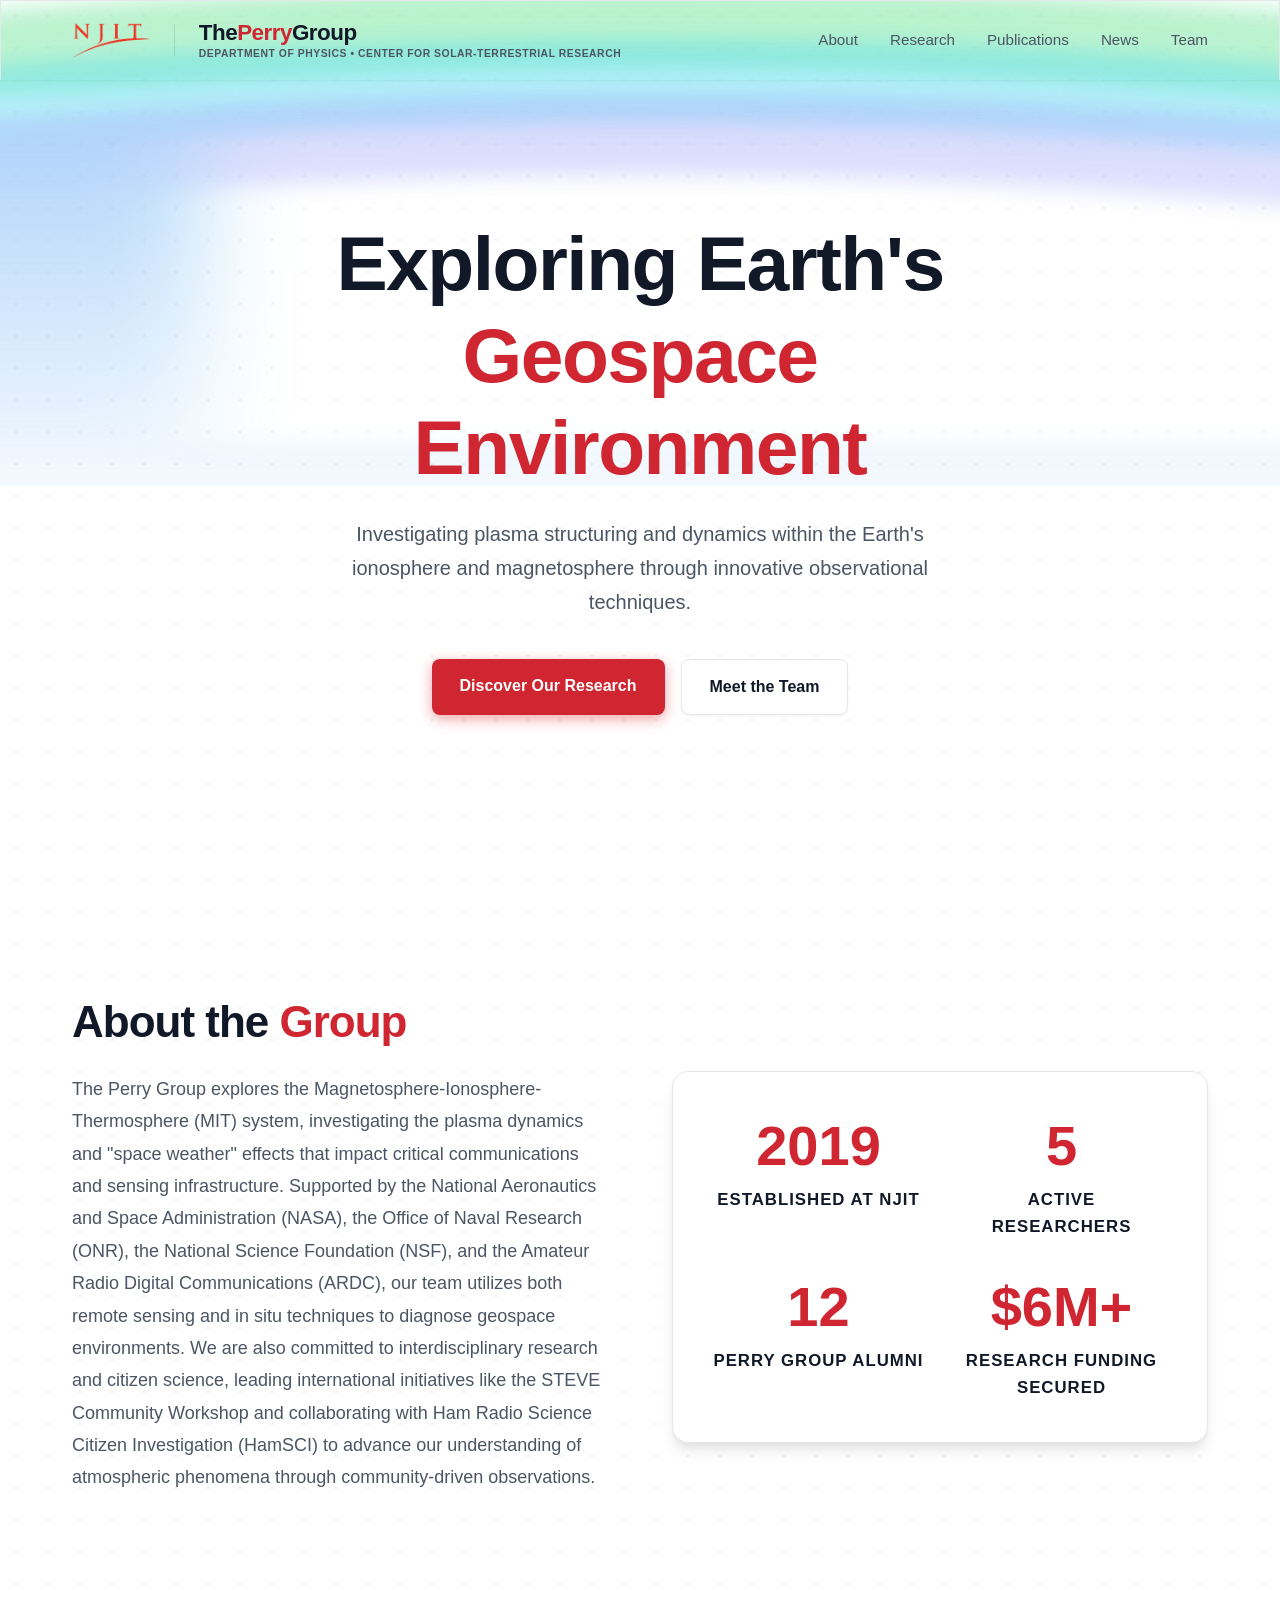
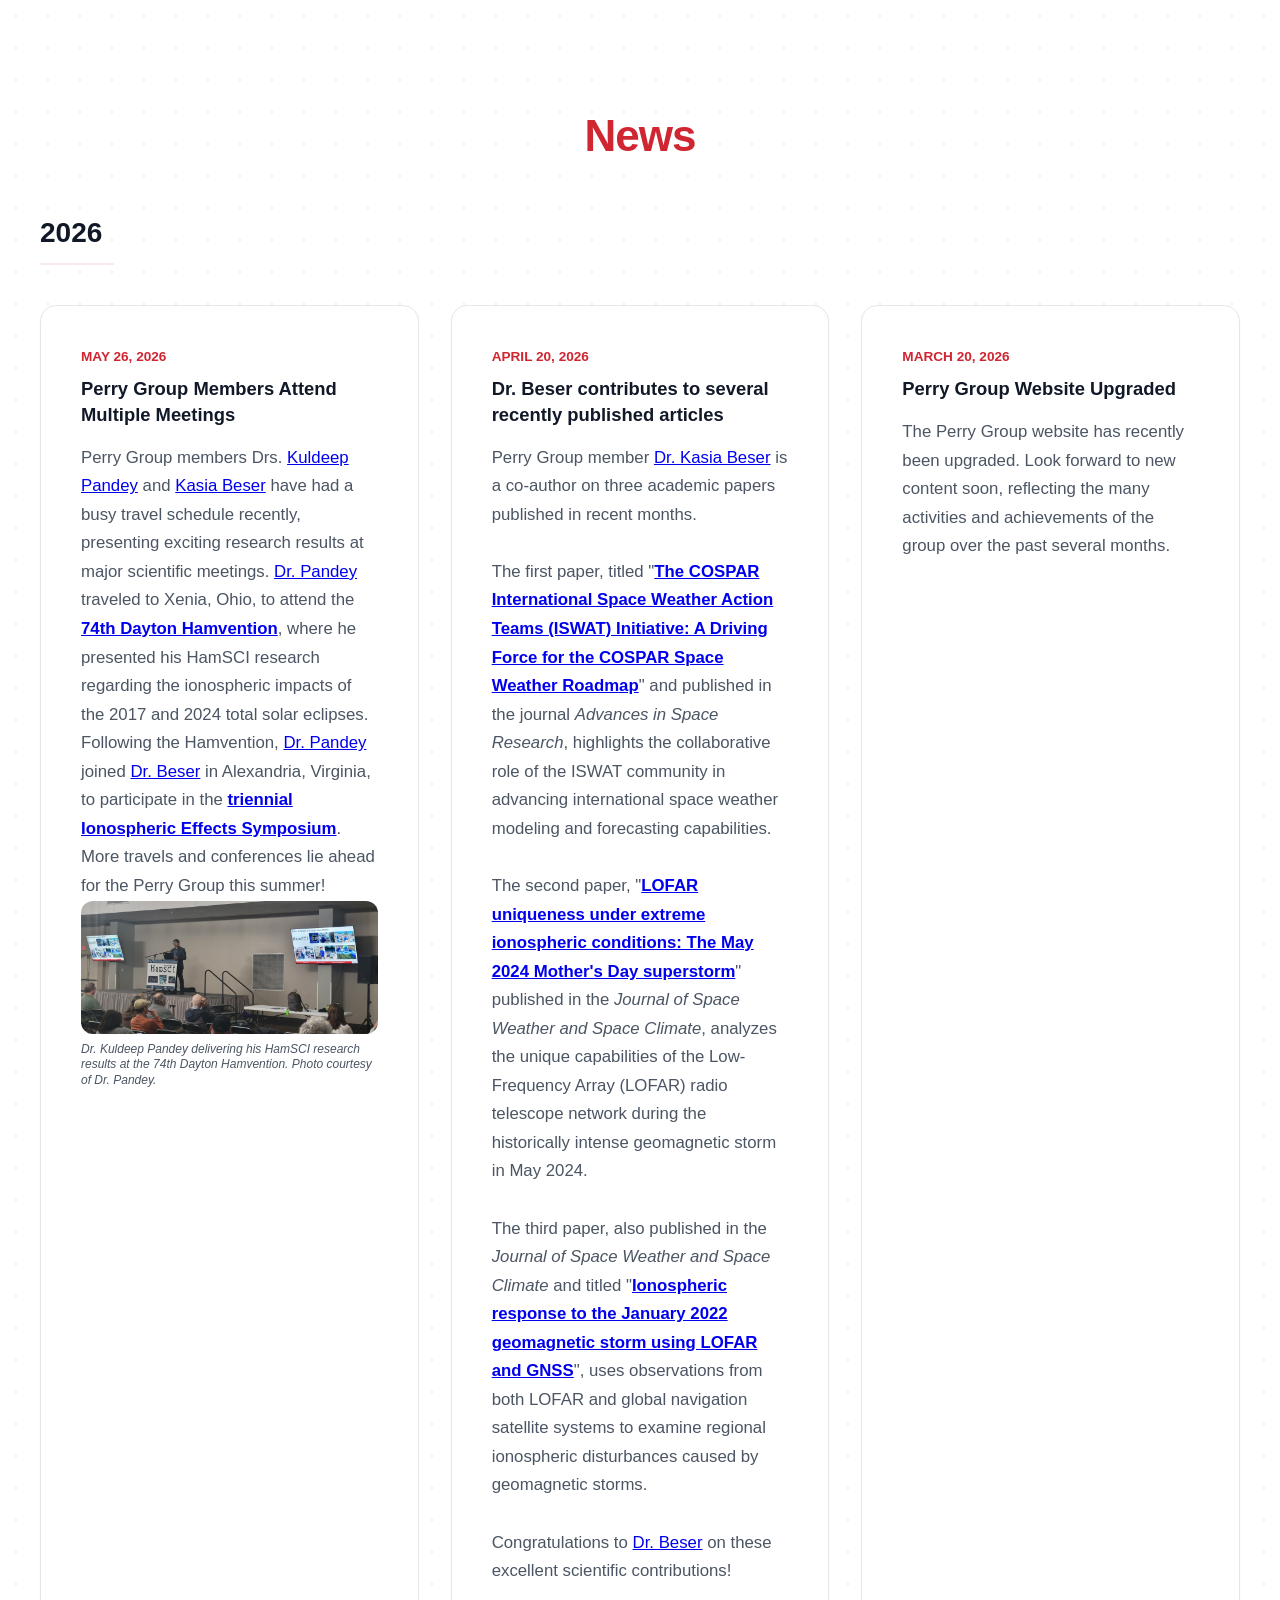
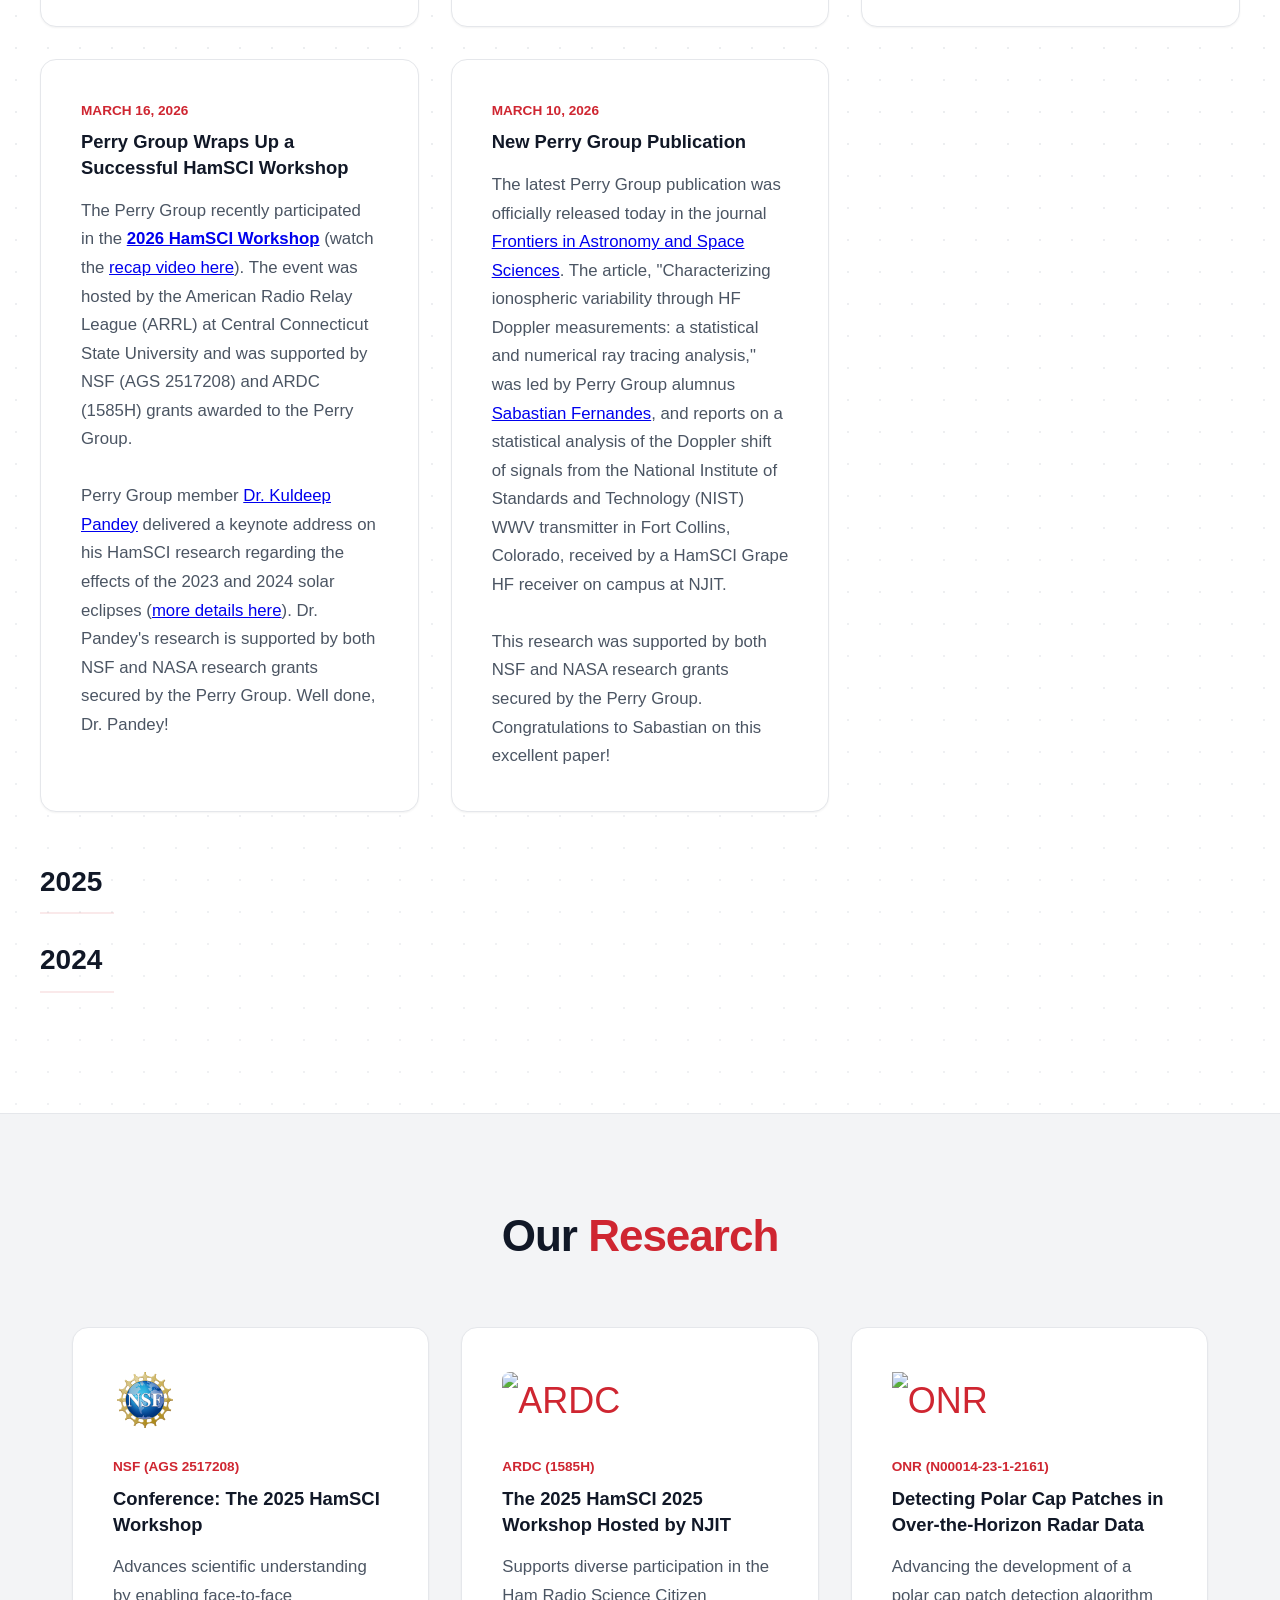
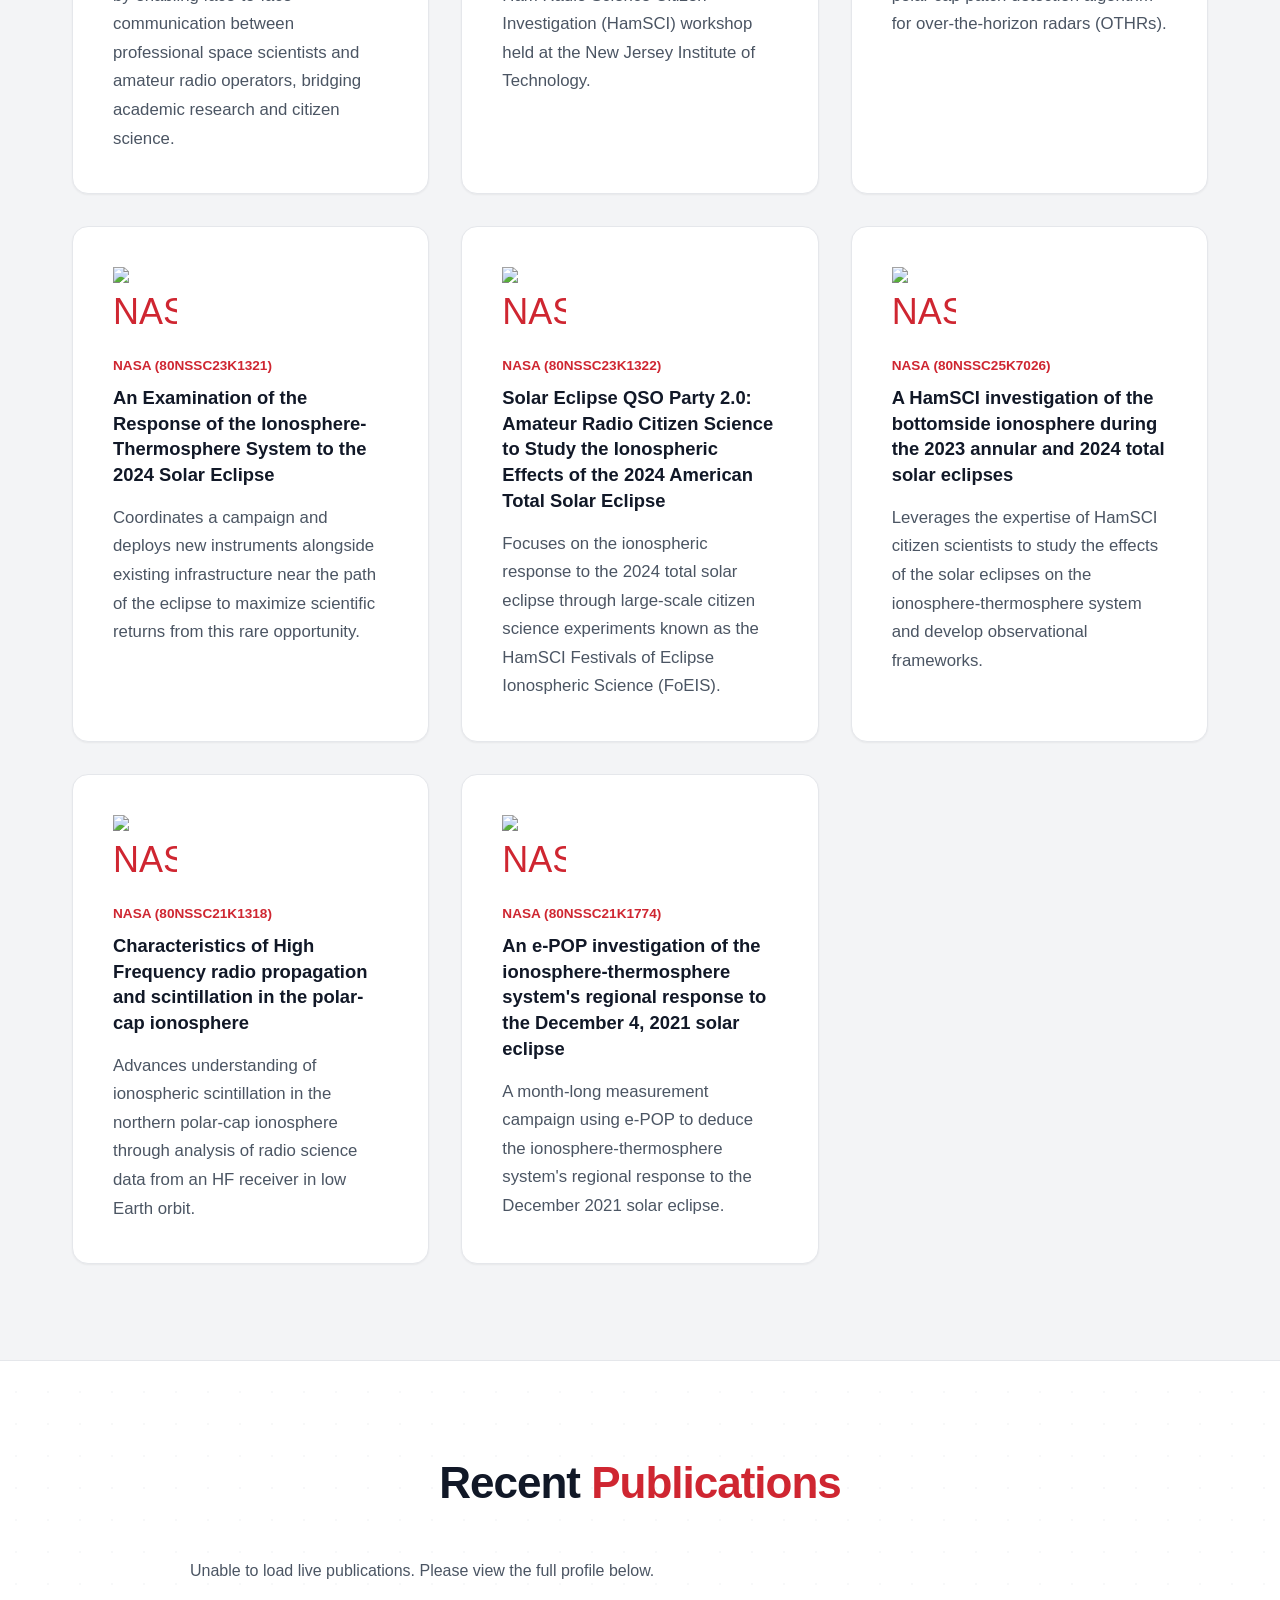
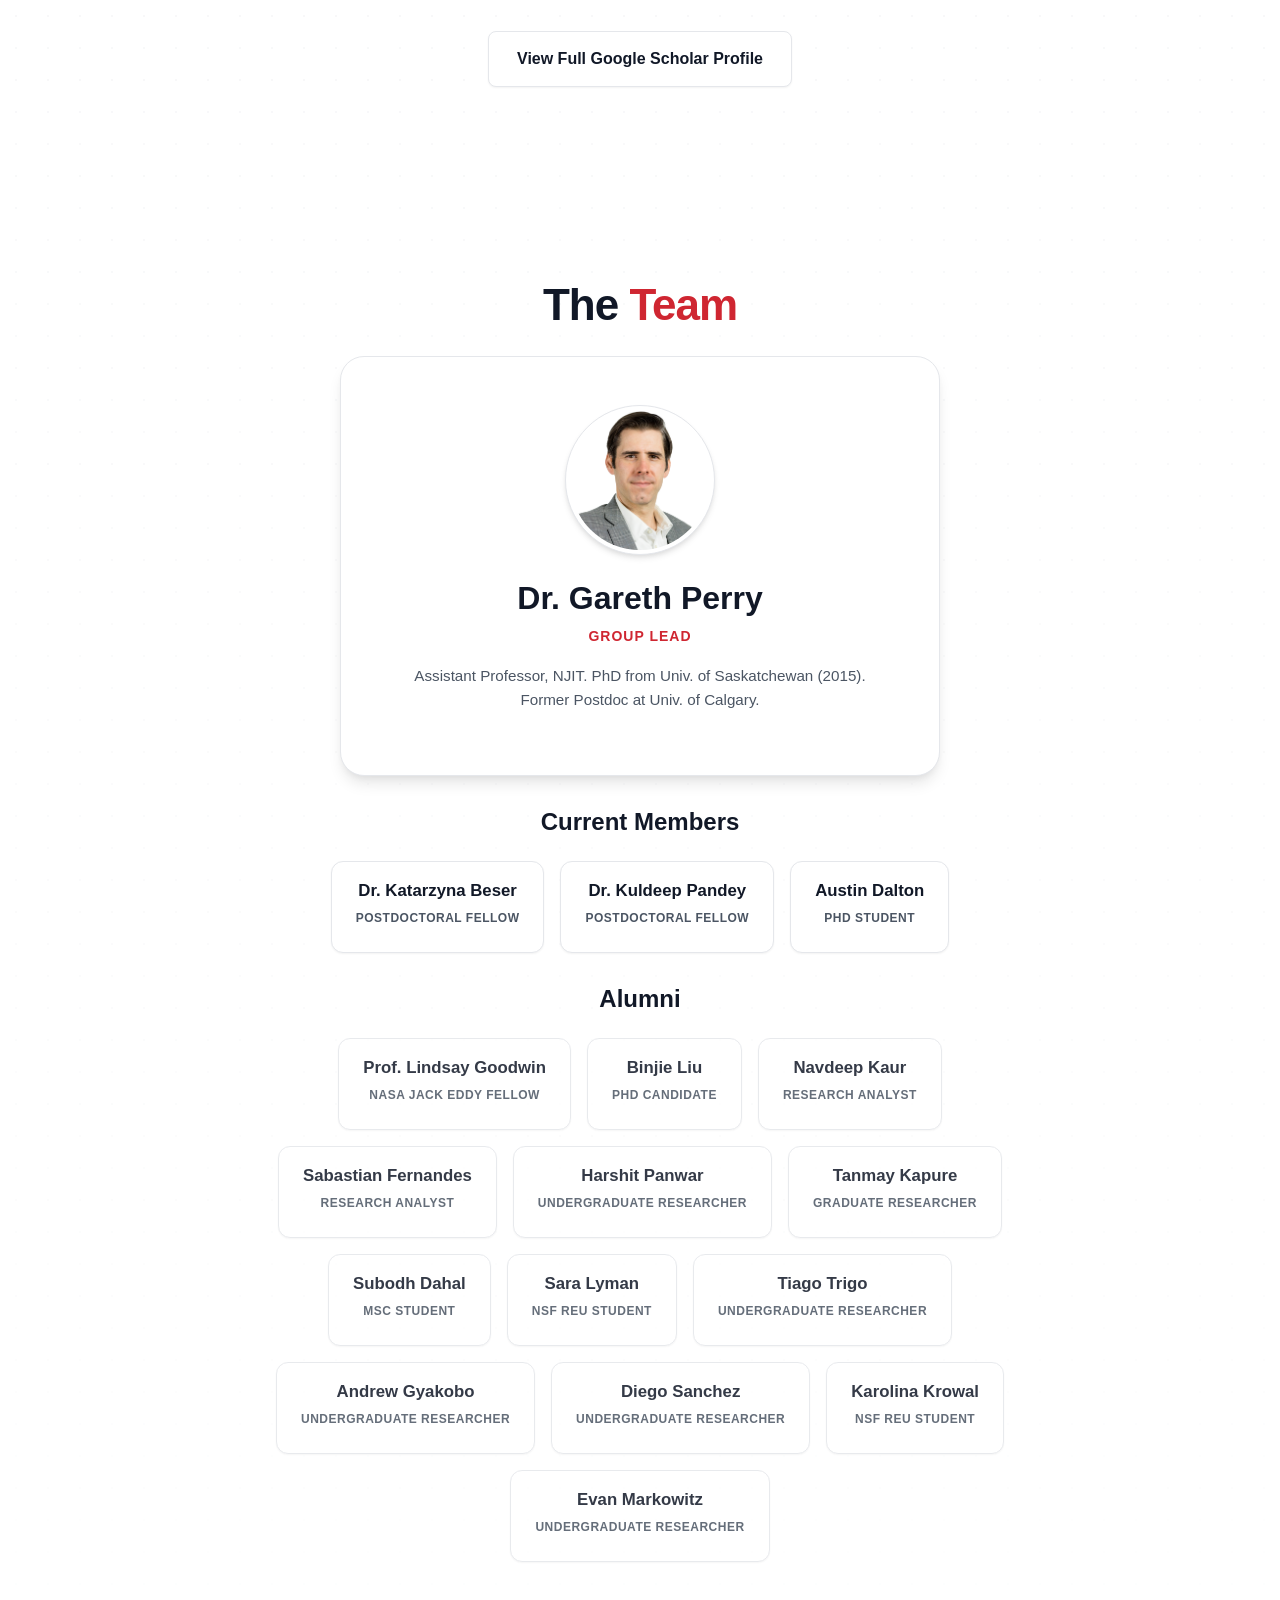
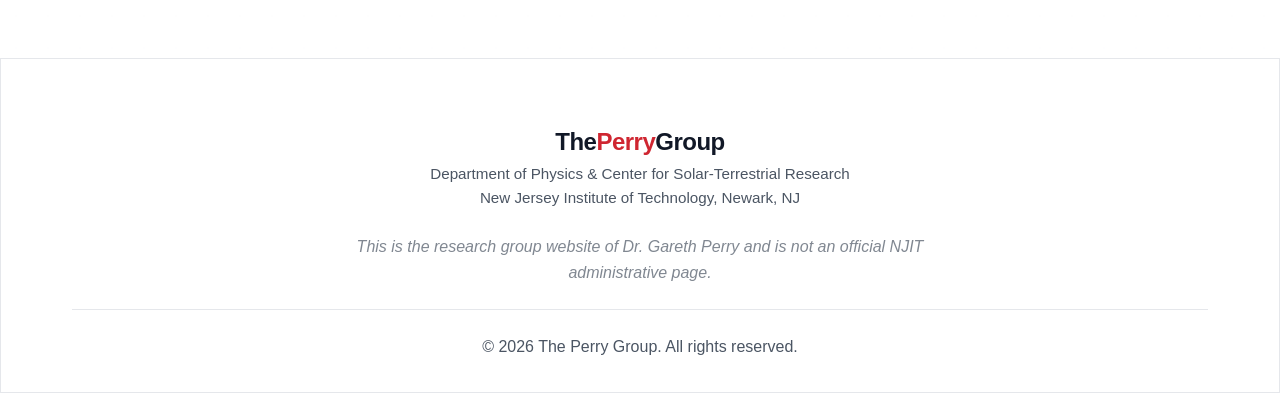
==== index.html @ a3f5a338 "Move Navdeep Kaur to Alumni" ====
<!DOCTYPE html>
<html lang="en" class="dark">

<head>
    <meta charset="UTF-8">
    <meta name="viewport" content="width=device-width, initial-scale=1.0">
    <title>Dr. Gareth Perry | Space Physics Research Group | NJIT</title>
    <meta name="description"
        content="The Perry Group at NJIT, led by Dr. Gareth Perry, studies space weather, ionospheric physics, and the Magnetosphere-Ionosphere-Thermosphere (MIT) system. Based in the Department of Physics and Center for Solar-Terrestrial Research.">
    <meta name="keywords" content="Gareth Perry, NJIT, space physics, ionosphere, magnetosphere, thermosphere, space weather, MIT coupling, HamSCI, SuperDARN, CEDAR, GEM, solar terrestrial research, ionospheric scintillation, GNSS, geospace">
    <meta name="author" content="Dr. Gareth Perry">
    <meta name="robots" content="index, follow">

    <!-- Open Graph (Google, Facebook, LinkedIn previews) -->
    <link rel="canonical" href="https://gperry.space/">
    <meta property="og:type" content="website">
    <meta property="og:url" content="https://gperry.space/">
    <meta property="og:title" content="Dr. Gareth Perry | Space Physics Research Group | NJIT">
    <meta property="og:description" content="Space weather and ionospheric research at NJIT. The Perry Group studies MIT coupling, HF propagation, and citizen science using HamSCI and SuperDARN.">
    <meta property="og:site_name" content="The Perry Group | NJIT">

    <!-- Twitter Card -->
    <meta name="twitter:card" content="summary">
    <meta name="twitter:title" content="Dr. Gareth Perry | Space Physics | NJIT">
    <meta name="twitter:description" content="Space weather and ionospheric research at NJIT. Studying the Magnetosphere-Ionosphere-Thermosphere system and citizen science.">


    <!-- Sitemap -->
    <link rel="sitemap" type="application/xml" href="/sitemap.xml">

    <!-- JSON-LD Structured Data -->
    <script type="application/ld+json">
    {
      "@context": "https://schema.org",
      "@graph": [
        {
          "@type": "Person",
          "@id": "https://gperry.space/#gareth-perry",
          "name": "Gareth Perry",
          "honorificPrefix": "Dr.",
          "jobTitle": "Assistant Professor",
          "worksFor": {
            "@type": "EducationalOrganization",
            "name": "New Jersey Institute of Technology",
            "alternateName": "NJIT",
            "url": "https://www.njit.edu"
          },
          "affiliation": [
            {
              "@type": "Organization",
              "name": "Department of Physics",
              "url": "https://physics.njit.edu/"
            },
            {
              "@type": "Organization",
              "name": "Center for Solar-Terrestrial Research",
              "url": "https://research.njit.edu/cstr/"
            }
          ],
          "description": "Space physicist studying the Magnetosphere-Ionosphere-Thermosphere (MIT) system, space weather, and ionospheric scintillation at NJIT.",
          "url": "https://gperry.space",
          "sameAs": [
            "https://orcid.org/0000-0002-4690-5783",
            "https://scholar.google.com/citations?user=PefgEfMAAAAJ&hl=en",
            "https://www.linkedin.com/in/gareth-perry-3685013a/"
          ],
          "alumniOf": [
            {
              "@type": "EducationalOrganization",
              "name": "University of Saskatchewan"
            },
            {
              "@type": "EducationalOrganization",
              "name": "University of Calgary"
            }
          ],
          "knowsAbout": [
            "Space Weather",
            "Ionospheric Physics",
            "Magnetosphere-Ionosphere-Thermosphere Coupling",
            "HF Radio Propagation",
            "GNSS Scintillation",
            "SuperDARN",
            "Citizen Science"
          ]
        },
        {
          "@type": "ResearchOrganization",
          "@id": "https://gperry.space/#perry-group",
          "name": "The Perry Group",
          "description": "Space physics research group at NJIT studying the MIT system, space weather, and citizen science led by Dr. Gareth Perry.",
          "url": "https://gperry.space",
          "parentOrganization": {
            "@type": "EducationalOrganization",
            "name": "New Jersey Institute of Technology",
            "url": "https://www.njit.edu"
          },
          "founder": {
            "@id": "https://gperry.space/#gareth-perry"
          },
          "knowsAbout": [
            "Ionospheric Research",
            "Magnetospheric Physics",
            "Space Weather",
            "HamSCI",
            "Solar Terrestrial Research"
          ]
        }
      ]
    }
    </script>


    <!-- Content Security Policy -->
    <meta http-equiv="Content-Security-Policy" content="default-src 'self'; script-src 'self'; style-src 'self' 'unsafe-inline' https://fonts.googleapis.com https://unpkg.com; font-src 'self' https://fonts.gstatic.com https://unpkg.com; img-src 'self' data: https:; connect-src 'self' https://pub.orcid.org; object-src 'none'; base-uri 'self'; frame-src 'self';">

    <!-- Google Fonts -->
    <link rel="preconnect" href="https://fonts.googleapis.com">
    <link rel="preconnect" href="https://fonts.gstatic.com" crossorigin>
    <link
        href="https://fonts.googleapis.com/css2?family=Montserrat:wght@400;500;600;700;800;900&family=Open+Sans:wght@400;500;600;700&display=swap"
        rel="stylesheet">

    <!-- Phosphor Icons (Pinned Version with SRI) -->
    <link rel="stylesheet" href="https://unpkg.com/@phosphor-icons/web@2.1.2/src/regular/style.css" integrity="sha384-6p9AefaqUhEVheRlj1mpAkbngHXy9mbYMrIdcIt4Jlc9lOLIablJq3bBsLOjGwZ7" crossorigin="anonymous">

    <!-- Custom CSS -->
    <link rel="stylesheet" href="styles.css">
</head>

<body>
    <div class="hero-bg-pattern"></div>

    <nav class="navbar glass">
        <div class="nav-container">
            <div class="logo" style="display: flex; align-items: center; gap: 1rem;">
                <a href="https://www.njit.edu/" target="_blank" rel="noopener noreferrer" style="display: flex; align-items: center;">
                    <img src="njit-logo.png" alt="NJIT Logo" style="height: 36px;">
                </a>
                <div style="width: 1px; height: 32px; background: rgba(0,0,0,0.1); margin: 0 0.5rem;"></div>
                <div style="display: flex; flex-direction: column; justify-content: center; line-height: 1.1;">
                    <a href="#" class="logo-text"
                        style="text-decoration: none; font-size: 1.4rem; font-weight: 800; display: block;">
                        The<span class="gradient-text" style="color: var(--color-primary);">Perry</span>Group
                    </a>
                    <div
                        style="font-size: 0.65rem; color: var(--text-dim); font-weight: 600; text-transform: uppercase; letter-spacing: 0.05em; margin-top: 2px;">
                        <a href="https://physics.njit.edu/" target="_blank" rel="noopener noreferrer" class="nav-affiliation"
                            style="color: inherit; text-decoration: none;">Department of Physics</a>
                        &bull;
                        <a href="https://research.njit.edu/cstr/" target="_blank" rel="noopener noreferrer" class="nav-affiliation"
                            style="color: inherit; text-decoration: none;">Center for Solar-Terrestrial Research</a>
                    </div>
                </div>
            </div>
            <ul class="nav-links">
                <li><a href="#about" class="nav-link">About</a></li>
                <li><a href="#research" class="nav-link">Research</a></li>
                <li><a href="#publications" class="nav-link">Publications</a></li>
                <li><a href="#news" class="nav-link">News</a></li>
                <li><a href="#team" class="nav-link">Team</a></li>
            </ul>
        </div>
    </nav>

    <main>
        <section id="hero" class="hero fade-in">
            <div class="cartoon-aurora">
                <svg viewBox="0 0 1000 1000" preserveAspectRatio="none">
                    <path class="aurora-path aurora-path-1"
                        d="M0,200 Q250,100 500,200 T1000,200 L1000,1000 L0,1000 Z" />
                    <path class="aurora-path aurora-path-2"
                        d="M0,300 Q250,200 500,300 T1000,300 L1000,1000 L0,1000 Z" />
                    <path class="aurora-path aurora-path-3"
                        d="M0,400 Q250,300 500,400 T1000,400 L1000,1000 L0,1000 Z" />
                </svg>
            </div>
            <div class="hero-content">
                <h1 class="hero-title">
                    Exploring Earth's
                    <br>
                    <span class="gradient-text">Geospace Environment</span>
                </h1>
                <p class="hero-subtitle">
                    Investigating plasma structuring and dynamics within the Earth's ionosphere and magnetosphere
                    through innovative observational techniques.
                </p>
                <div class="hero-actions">
                    <a href="#research" class="btn btn-primary">Discover Our Research</a>
                    <a href="#team" class="btn btn-secondary glass">Meet the Team</a>
                </div>
            </div>

            <div class="scroll-indicator">
                <p>Scroll to explore</p>
                <i class="ph ph-caret-down bounce" aria-hidden="true"></i>
            </div>
        </section>

        <section id="about" class="section">
            <div class="container fade-in">
                <div class="grid about-grid">
                    <div class="about-text">
                        <div class="fade-in">
                            <h2 class="section-title">About the <span class="gradient-text">Group</span></h2>
                            <p class="body-text">
                                The Perry Group explores the Magnetosphere-Ionosphere-Thermosphere (MIT) system,
                                investigating the plasma dynamics and "space weather" effects that impact critical
                                communications and sensing infrastructure. Supported by the National Aeronautics and
                                Space Administration (NASA), the Office of Naval
                                Research (ONR), the National Science Foundation (NSF), and the Amateur Radio Digital
                                Communications (ARDC), our team utilizes both
                                remote sensing and in situ techniques to diagnose geospace environments. We are also
                                committed to interdisciplinary research and citizen science, leading international
                                initiatives like the STEVE Community Workshop and collaborating with Ham Radio Science
                                Citizen Investigation (HamSCI) to advance
                                our understanding of atmospheric phenomena through community-driven observations.
                            </p>
                        </div>
                    </div>
                    <div class="about-stats glass card" style="grid-template-columns: 1fr 1fr; gap: 2rem;">
                        <div class="stat-item">
                            <h3 class="stat-number">2019</h3>
                            <p class="stat-label">Established at NJIT</p>
                        </div>
                        <div class="stat-item">
                            <h3 class="stat-number">5</h3>
                            <p class="stat-label">Active Researchers</p>
                        </div>
                        <div class="stat-item">
                            <h3 class="stat-number">12</h3>
                            <p class="stat-label">Perry Group Alumni</p>
                        </div>
                        <div class="stat-item">
                            <h3 class="stat-number">$6M+</h3>
                            <p class="stat-label">Research Funding Secured</p>
                        </div>
                    </div>
                </div>
            </div>
        </section>

        <section id="news" class="section container">
            <h2 class="section-title text-center fade-in"><span class="gradient-text">News</span></h2>
            
            <details class="year-group mt-12" open>
                <summary class="year-summary year-title text-2xl font-bold mb-6 fade-in" style="color: var(--text-main); border-bottom: 2px solid var(--color-primary-light); display: inline-flex; padding-bottom: 0.5rem; width: auto;">
                    2026 <i class="ph ph-caret-down"></i>
                </summary>
                <div class="grid" style="grid-template-columns: repeat(auto-fit, minmax(300px, 1fr)); gap: 2rem; margin-top: 1rem;">
                    <div class="card glass hover-lift fade-in">
                        <div style="font-size: 0.85rem; font-weight: 700; color: var(--color-primary); margin-bottom: 0.5rem; text-transform: uppercase;">May 26, 2026</div>
                        <h3 class="card-title" style="font-size: 1.15rem; line-height: 1.4;">Perry Group Members Attend Multiple Meetings</h3>
                        <p class="card-text">Perry Group members Drs. <a href="#team-pandey">Kuldeep Pandey</a> and <a href="#team-beser">Kasia Beser</a> have had a busy travel schedule recently, presenting exciting research results at major scientific meetings. <a href="#team-pandey">Dr. Pandey</a> traveled to Xenia, Ohio, to attend the <a href="https://hamvention.org/" target="_blank" rel="noopener noreferrer"><strong>74th Dayton Hamvention</strong></a>, where he presented his HamSCI research regarding the ionospheric impacts of the 2017 and 2024 total solar eclipses. Following the Hamvention, <a href="#team-pandey">Dr. Pandey</a> joined <a href="#team-beser">Dr. Beser</a> in Alexandria, Virginia, to participate in the <a href="https://www.bc.edu/content/bc-web/research/sites/institute-for-scientific-research/events-conferences/ies-2026" target="_blank" rel="noopener noreferrer"><strong>triennial Ionospheric Effects Symposium</strong></a>. More travels and conferences lie ahead for the Perry Group this summer!</p>
                        <div class="card-img-container mt-4">
                            <img src="20260515_103158.jpg" alt="Dr. Pandey presenting at Dayton Hamvention" style="width: 100%; border-radius: 12px; object-fit: cover;">
                            <p class="text-xs text-dim mt-2" style="font-style: italic; font-size: 0.75rem; line-height: 1.3;">Dr. Kuldeep Pandey delivering his HamSCI research results at the 74th Dayton Hamvention. Photo courtesy of Dr. Pandey.</p>
                        </div>
                    </div>

                    <div class="card glass hover-lift fade-in">
                        <div style="font-size: 0.85rem; font-weight: 700; color: var(--color-primary); margin-bottom: 0.5rem; text-transform: uppercase;">April 20, 2026</div>
                        <h3 class="card-title" style="font-size: 1.15rem; line-height: 1.4;">Dr. Beser contributes to several recently published articles</h3>
                        <p class="card-text">Perry Group member <a href="#team-beser">Dr. Kasia Beser</a> is a co-author on three academic papers published in recent months.
                        <br><br>
                        The first paper, titled "<a href="https://doi.org/10.1016/j.asr.2026.04.041" target="_blank" rel="noopener noreferrer"><strong>The COSPAR International Space Weather Action Teams (ISWAT) Initiative: A Driving Force for the COSPAR Space Weather Roadmap</strong></a>" and published in the journal <em>Advances in Space Research</em>, highlights the collaborative role of the ISWAT community in advancing international space weather modeling and forecasting capabilities.
                        <br><br>
                        The second paper, "<a href="https://doi.org/10.1051/swsc/2025059" target="_blank" rel="noopener noreferrer"><strong>LOFAR uniqueness under extreme ionospheric conditions: The May 2024 Mother's Day superstorm</strong></a>" published in the <em>Journal of Space Weather and Space Climate</em>, analyzes the unique capabilities of the Low-Frequency Array (LOFAR) radio telescope network during the historically intense geomagnetic storm in May 2024.
                        <br><br>
                        The third paper, also published in the <em>Journal of Space Weather and Space Climate</em> and titled "<a href="https://doi.org/10.1051/swsc/2025052" target="_blank" rel="noopener noreferrer"><strong>Ionospheric response to the January 2022 geomagnetic storm using LOFAR and GNSS</strong></a>", uses observations from both LOFAR and global navigation satellite systems to examine regional ionospheric disturbances caused by geomagnetic storms.
                        <br><br>
                        Congratulations to <a href="#team-beser">Dr. Beser</a> on these excellent scientific contributions!</p>
                    </div>

                    <div class="card glass hover-lift fade-in">
                        <div style="font-size: 0.85rem; font-weight: 700; color: var(--color-primary); margin-bottom: 0.5rem; text-transform: uppercase;">March 20, 2026</div>
                        <h3 class="card-title" style="font-size: 1.15rem; line-height: 1.4;">Perry Group Website Upgraded</h3>
                        <p class="card-text">The Perry Group website has recently been upgraded. Look forward to new content soon, reflecting the many activities and achievements of the group over the past several months.</p>
                    </div>

                    <div class="card glass hover-lift fade-in delay-1">
                        <div style="font-size: 0.85rem; font-weight: 700; color: var(--color-primary); margin-bottom: 0.5rem; text-transform: uppercase;">March 16, 2026</div>
                        <h3 class="card-title" style="font-size: 1.15rem; line-height: 1.4;">Perry Group Wraps Up a Successful HamSCI Workshop</h3>
                        <p class="card-text">The Perry Group recently participated in the <a href="https://hamsci.org/hamsci2026" target="_blank" rel="noopener noreferrer"><strong>2026 HamSCI Workshop</strong></a> (watch the <a href="https://www.youtube.com/watch?v=LCjiMbEPNl4" target="_blank" rel="noopener noreferrer">recap video here</a>). The event was hosted by the American Radio Relay League (ARRL) at Central Connecticut State University and was supported by NSF (AGS 2517208) and ARDC (1585H) grants awarded to the Perry Group. <br><br>
                        Perry Group member <a href="#team-pandey">Dr. Kuldeep Pandey</a> delivered a keynote address on his HamSCI research regarding the effects of the 2023 and 2024 solar eclipses (<a href="https://hamsci.org/node/1037" target="_blank" rel="noopener noreferrer">more details here</a>). Dr. Pandey's research is supported by both NSF and NASA research grants secured by the Perry Group. Well done, Dr. Pandey!</p>
                    </div>

                    <div class="card glass hover-lift fade-in delay-2">
                        <div style="font-size: 0.85rem; font-weight: 700; color: var(--color-primary); margin-bottom: 0.5rem; text-transform: uppercase;">March 10, 2026</div>
                        <h3 class="card-title" style="font-size: 1.15rem; line-height: 1.4;">New Perry Group Publication</h3>
                        <p class="card-text">The latest Perry Group publication was officially released today in the journal <a href="https://www.frontiersin.org/journals/astronomy-and-space-sciences/articles/10.3389/fspas.2026.1713968/full" target="_blank" rel="noopener noreferrer">Frontiers in Astronomy and Space Sciences</a>. The article, "Characterizing ionospheric variability through HF Doppler measurements: a statistical and numerical ray tracing analysis," was led by Perry Group alumnus <a href="#team-fernandes">Sabastian Fernandes</a>, and reports on a statistical analysis of the Doppler shift of signals from the National Institute of Standards and Technology (NIST) WWV transmitter in Fort Collins, Colorado, received by a HamSCI Grape HF receiver on campus at NJIT. <br><br>
                        This research was supported by both NSF and NASA research grants secured by the Perry Group. Congratulations to Sabastian on this excellent paper!</p>
                    </div>
                </div>
            </details>
            <details class="year-group mt-12">
                <summary class="year-summary year-title text-2xl font-bold mb-6 fade-in" style="color: var(--text-main); border-bottom: 2px solid var(--color-primary-light); display: inline-flex; padding-bottom: 0.5rem; width: auto;">
                    2025 <i class="ph ph-caret-down"></i>
                </summary>
                <div class="grid" style="grid-template-columns: repeat(auto-fit, minmax(300px, 1fr)); gap: 2rem; margin-top: 1rem;">
                    <div class="card glass hover-lift fade-in">
                        <div style="font-size: 0.85rem; font-weight: 700; color: var(--color-primary); margin-bottom: 0.5rem; text-transform: uppercase;">December 22, 2025</div>
                        <h3 class="card-title" style="font-size: 1.15rem; line-height: 1.4;">Perry Group Attends AGU in New Orleans, Wrapping Up a Busy 2025</h3>
                        <p class="card-text">Several members of the Perry Group were in New Orleans last week for the <strong>2025 AGU Annual Meeting</strong> (<a href="https://www.agu.org/annual-meeting-2025" target="_blank" rel="noopener noreferrer">official meeting link</a>). In aggregate, the group contributed to 9 papers (including both oral and poster presentations) and convened several expert scientific sessions. The Perry Group is now looking forward to a well-deserved holiday break and a strong start to 2026!</p>
                    </div>

                    <div class="card glass hover-lift fade-in delay-1">
                        <div style="font-size: 0.85rem; font-weight: 700; color: var(--color-primary); margin-bottom: 0.5rem; text-transform: uppercase;">July 3, 2025</div>
                        <h3 class="card-title" style="font-size: 1.15rem; line-height: 1.4;">June tends to be the busiest meeting month</h3>
                        <p class="card-text">Members of the Perry group were spread out across North America for most of June, attending scientific meetings in Virginia, Iowa, and Saskatchewan (Canada). Drs. Perry and Beser attended the <a href="https://vt.superdarn.org/workshop/" target="_blank" rel="noopener noreferrer">SuperDARN Workshop</a> in Roanoke, Virginia. The very next week Dr. Perry attending the <a href="https://cap.ca/congress-conference/2025-cap-congress/" target="_blank" rel="noopener noreferrer">Canadian CAP Congress</a> in Saskatoon, Saskatchewan. And finally, last week Drs. Perry and Pandey participated in the joint <a href="https://cedarscience.org/2025-joint-cedar-gem-workshop" target="_blank" rel="noopener noreferrer">CEDAR-GEM Workshop</a> in Des Moines, Iowa. Perry, Pandey, and Beser several papers highlighting exciting results from the multitude of research activities underway in the group.</p>
                        <div class="card-img-container mt-4">
                            <img src="Perry_CAP.jpg" alt="Dr. Perry at the CAP Congress" style="width: 100%; border-radius: 12px; object-fit: cover;">
                            <p class="text-xs text-dim mt-2" style="font-style: italic; font-size: 0.75rem; line-height: 1.3;">Dr. Perry presenting at paper at the CAP Congress at the University of Saskatchewan in Saskatoon on June 10, 2025. Photo courtesy of Dr. David Themens.</p>
                        </div>
                    </div>

                    <div class="card glass hover-lift fade-in delay-2">
                        <div style="font-size: 0.85rem; font-weight: 700; color: var(--color-primary); margin-bottom: 0.5rem; text-transform: uppercase;">April 14, 2025</div>
                        <h3 class="card-title" style="font-size: 1.15rem; line-height: 1.4;">Dr. Perry Attends Inaugural ISSI ISR Working Group Meeting</h3>
                        <p class="card-text">Dr. <a href="#team-perry">Gareth Perry</a> recently attended the inaugural week-long meeting of the <strong>ISSI ISR Working Group</strong> in Bern, Switzerland. Dr. Perry is co-leading the international group alongside Perry Group alumna <a href="#team-goodwin">Dr. Lindsay Goodwin</a>. The group's primary objective is to "create the first definitive textbook which covers all aspects of incoherent scatter radar (ISR) techniques, theory and applications with particular relevance to the fields of space and atmospheric physics" (<a href="https://collab.issibern.ch/incoherentscatter/" target="_blank" rel="noopener noreferrer">Project Details</a>). The group is scheduled to meet at least two more times in Switzerland over the coming years.</p>
                        <div class="card-img-container mt-4">
                            <img src="ISSI_Picture_ISR.jpg" alt="ISSI ISR Working Group in Bern" style="width: 100%; border-radius: 12px; height: auto;">
                            <p class="text-xs text-dim mt-2" style="font-style: italic; font-size: 0.75rem; line-height: 1.3;">Members of the ISSI ISR Working Group meeting in Bern in April 2025. Dr. Perry is in the green shirt, next to Dr. Goodwin in the green-plaid shirt.</p>
                        </div>
                    </div>

                    <div class="card glass hover-lift fade-in">
                        <div style="font-size: 0.85rem; font-weight: 700; color: var(--color-primary); margin-bottom: 0.5rem; text-transform: uppercase;">March 17, 2025</div>
                        <h3 class="card-title" style="font-size: 1.15rem; line-height: 1.4;">NJIT hosts a cutting-edge citizen science research conference</h3>
                        <p class="card-text">NJIT welcomed over 100 in-person and 75 virtual attendees at the 2025 <a href="https://hamsci.org" target="_blank" rel="noopener noreferrer">HamSCI</a> Workshop, March 14 - 15, 2025. The two-day event featured over 50 talks, poster presentations, and tech demonstrations, as well as countless hours of stimulating discussions on HamSCI research. The meeting was kicked off by NJIT President, Dr. Teik Lim, who gave a rousing speech which set the tone for the remainder of the meeting. HamSCI is a collective of traditional and citizen scientists who use ham radio to study the natural geospace environment. Members of the Perry Group, including Drs. Perry and Pandey, are part of the HamSCI local organizing committee.</p>
                        <div class="card-img-container mt-4">
                            <img src="Perry_HamSCI25.png" alt="Dr. Perry at HamSCI 2025" style="width: 100%; border-radius: 12px; object-fit: cover;">
                            <p class="text-xs text-dim mt-2" style="font-style: italic; font-size: 0.75rem; line-height: 1.3;">Dr. Gareth Perry introducing NJIT Prsident Dr. Teik Lim at the 2025 HamSCI Workshop on March 14, 2025.</p>
                        </div>
                    </div>

                    <div class="card glass hover-lift fade-in delay-1">
                        <div style="font-size: 0.85rem; font-weight: 700; color: var(--color-primary); margin-bottom: 0.5rem; text-transform: uppercase;">January 6, 2025</div>
                        <h3 class="card-title" style="font-size: 1.15rem; line-height: 1.4;">Members of the Perry group are part of the workshop local organizing committee</h3>
                        <p class="card-text">NJIT is hosting the 2025 <a href="https://hamsci.org" target="_blank" rel="noopener noreferrer">HamSCI</a> Workshop, which will take place at NJIT on March 14 - 15, 2025. The annual workshop features presentations, demonstrations, and discussions on HamSCI participants' activities over the past year. HamSCI is a collective of traditional and citizen scientists who use ham radio to study the natural geospace environment. Members of the Perry Group, including Drs. Perry and Pandey, are part of the HamSCI local organizing committee. For more details, consult the <a href="https://hamsci.org/hamsci2025" target="_blank" rel="noopener noreferrer">2025 HamSCI Workshop website</a>.</p>
                    </div>

                    <div class="card glass hover-lift fade-in delay-2">
                        <div style="font-size: 0.85rem; font-weight: 700; color: var(--color-primary); margin-bottom: 0.5rem; text-transform: uppercase;">January 1, 2025</div>
                        <h3 class="card-title" style="font-size: 1.15rem; line-height: 1.4;">Kaur to advance HPC numerical raytracing work</h3>
                        <p class="card-text">NJIT Graduate Student (Applied Physics) Navdeep Kaur has joined the Perry Group. They will be leading the effort to expand the Perry Group's existing High Frequency (HF) numerical raytrace propagation modeling efforts into the High Performance Computing (HPC) realm, building on efforts of former Perry Group member Tanmay Kapure.</p>
                    </div>
                </div>
            </details>

            <details class="year-group mt-16">
                <summary class="year-summary year-title text-2xl font-bold mb-6 fade-in" style="color: var(--text-main); border-bottom: 2px solid var(--color-primary-light); display: inline-flex; padding-bottom: 0.5rem; width: auto;">
                    2024 <i class="ph ph-caret-down"></i>
                </summary>
                <div class="grid" style="grid-template-columns: repeat(auto-fit, minmax(300px, 1fr)); gap: 2rem; margin-top: 1rem;">
                    <div class="card glass hover-lift fade-in">
                        <div style="font-size: 0.85rem; font-weight: 700; color: var(--color-primary); margin-bottom: 0.5rem; text-transform: uppercase;">October 8, 2024</div>
                        <h3 class="card-title" style="font-size: 1.15rem; line-height: 1.4;">Members of the Perry group will use citizen science data to study eclipse effects</h3>
                        <p class="card-text">Prof. Perry has been awarded a NASA grant (80NSSC25K7026) to study the effects of the October 2023 and April 2024 solar eclipses and their effects on the terrestrial ionosphere-thermosphere system. The project titled "A <a href="https://hamsci.org" target="_blank" rel="noopener noreferrer">HamSCI</a> investigation of the bottomside ionosphere during the 2023 annular and 2024 total solar eclipses" will analyze data collected by HamSCI participants and develop HamSCI's ability to investigate transient heliophysical and geophysical events, such as coronal mass ejections and geomagnetic storms.</p>
                    </div>

                    <div class="card glass hover-lift fade-in delay-1">
                        <div style="font-size: 0.85rem; font-weight: 700; color: var(--color-primary); margin-bottom: 0.5rem; text-transform: uppercase;">August 26, 2024</div>
                        <h3 class="card-title" style="font-size: 1.15rem; line-height: 1.4;">Kapure to strengthen numerical raytracing ability of Perry Group</h3>
                        <p class="card-text">NJIT Graduate Student (MS in Data Science) Tanmay Kapure joined the Perry Group near the end of the summer. He will be leading the effort to expand the Perry Group's existing High Frequency (HF) numerical raytrace propagation modeling efforts into the High Performance Computing (HPC) realm.</p>
                    </div>

                    <div class="card glass hover-lift fade-in delay-2">
                        <div style="font-size: 0.85rem; font-weight: 700; color: var(--color-primary); margin-bottom: 0.5rem; text-transform: uppercase;">August 2, 2024</div>
                        <h3 class="card-title" style="font-size: 1.15rem; line-height: 1.4;">Perry Group eclipses previous years' abstract submissions</h3>
                        <p class="card-text">Members of the Perry Group have submitted eight abstracts (as first author) for to the upcoming <a href="https://www.agu.org/annual-meeting" target="_blank" rel="noopener noreferrer">AGU (American Geophysical Union) Annual Meeting</a>, which will be held in Washington, D.C. this December. When taking into account abstracts where Perry Group members are contributing authors, the number of abstracts submitted increases to 17—another record for the group! Additionally, Prof. Perry will be serve as a convener for three meeting sessions: <a href="https://agu.confex.com/agu/agu24/prelim.cgi/Session/228406" target="_blank" rel="noopener noreferrer">SM004</a>, <a href="https://agu.confex.com/agu/agu24/prelim.cgi/Session/229486" target="_blank" rel="noopener noreferrer">SA016</a>, <a href="https://agu.confex.com/agu/agu24/prelim.cgi/Session/225676" target="_blank" rel="noopener noreferrer">SA020</a>.</p>
                    </div>

                    <div class="card glass hover-lift fade-in">
                        <div style="font-size: 0.85rem; font-weight: 700; color: var(--color-primary); margin-bottom: 0.5rem; text-transform: uppercase;">July 9, 2024</div>
                        <h3 class="card-title" style="font-size: 1.15rem; line-height: 1.4;">Perry joins CEDAR Science Steering Committee</h3>
                        <p class="card-text">Prof. Perry was appointed to a three year term on the <a href="https://cedarscience.org" target="_blank" rel="noopener noreferrer">CEDAR</a> (Coupling, Energetics, and Dynamics of Atmospheric Regions) <a href="https://cedarscience.org/science-steering-committee" target="_blank" rel="noopener noreferrer">Science Steering Committee</a>. One of Perry's roles on the committee will be to serve as a liason beween the CSSC and the <a href="https://gem.epss.ucla.edu/mediawiki/index.php/Organization_and_People" target="_blank" rel="noopener noreferrer">GEM Steering Committee</a>. The CSSC "is responsible for periodic checks on the community science progress and direction, in coordination with the CEDAR community".</p>
                    </div>

                    <div class="card glass hover-lift fade-in delay-1">
                        <div style="font-size: 0.85rem; font-weight: 700; color: var(--color-primary); margin-bottom: 0.5rem; text-transform: uppercase;">June 25, 2024</div>
                        <h3 class="card-title" style="font-size: 1.15rem; line-height: 1.4;">Perry Group presenting research results</h3>
                        <p class="card-text">The summer conference/workshop season has been busy for member of the Perry Group. On June 8-9, 2024, Drs. Beser, Pandey, and Perry were co-conveners in the ISR Community and Research Workshop at the Wyndham Hotel in San Diego. Those three along with Sabastian Fernandes attended the <a href="https://cedarscience.org/2024-workshop" target="_blank" rel="noopener noreferrer">2024 CEDAR Workshop</a> at the same location later that week (June 10 - 14, 2024). This week (June 24 - 28, 2024) Dr. Perry will be attending the <a href="https://gemworkshop.org" target="_blank" rel="noopener noreferrer">2024 GEM Workshop</a> in Colorado to convene sessions for the GEM <a href="https://gem.epss.ucla.edu/mediawiki/index.php/FG:_Mesoscale_drivers_of_the_nightside_transition_region_ionospheric_and_magnetotail_evaluations" target="_blank" rel="noopener noreferrer">Mesoscale drivers of the nightside transition region ionospheric and magnetotail evaluations" Focus Group</a>, and will present Perry Group member Harshit Panwar's research results.</p>
                        <div class="card-img-container mt-4">
                            <img src="Fernandes_CEDAR24.jpg" alt="Sabastian Fernandes at CEDAR 2024" style="width: 100%; border-radius: 12px; object-fit: cover;">
                            <p class="text-xs text-dim mt-2" style="font-style: italic; font-size: 0.75rem; line-height: 1.3;">Perry Group member Sabastian Fernandes presenting his poster at the 2024 CEDAR Workshop</p>
                        </div>
                    </div>

                    <div class="card glass hover-lift fade-in">
                        <div style="font-size: 0.85rem; font-weight: 700; color: var(--color-primary); margin-bottom: 0.5rem; text-transform: uppercase;">June 5, 2024</div>
                        <h3 class="card-title" style="font-size: 1.15rem; line-height: 1.4;">New Perry Group Website Launched</h3>
                        <p class="card-text">The new Perry Group Website is now launched and will serve as a hub of information for all activities related to the group.</p>
                    </div>
                </div>
            </details>
        </section>

        <section id="research" class="section bg-dim">
            <div class="container">
                <h2 class="section-title text-center fade-in">Our <span class="gradient-text">Research</span></h2>
                <div class="grid research-grid">

                    <div class="card glass research-card hover-lift fade-in">
                        <div class="card-icon" style="background: transparent;">
                            <img src="NSF_logo.svg" alt="NSF Logo" style="width: 56px; height: 56px; object-fit: contain;">
                        </div>
                        <div
                            style="font-size: 0.85rem; font-weight: 700; color: var(--color-primary); margin-bottom: 0.5rem; text-transform: uppercase;">
                            NSF (AGS 2517208)</div>
                        <h3 class="card-title" style="font-size: 1.15rem; line-height: 1.4;">Conference: The 2025 HamSCI
                            Workshop</h3>
                        <p class="card-text">
                            Advances scientific understanding by enabling face-to-face communication between
                            professional space scientists and amateur radio operators, bridging academic research and
                            citizen science.
                        </p>
                    </div>

                    <div class="card glass research-card hover-lift fade-in delay-1">
                        <div class="card-icon" style="background: transparent; width: auto; max-width: 150px;">
                            <img src="https://www.ardc.net/wp-content/uploads/ARDC-Logo.jpg" alt="ARDC Logo"
                                style="max-width: 150px; height: 56px; object-fit: contain; border-radius: 8px;">
                        </div>
                        <div
                            style="font-size: 0.85rem; font-weight: 700; color: var(--color-primary); margin-bottom: 0.5rem; text-transform: uppercase;">
                            ARDC (1585H)</div>
                        <h3 class="card-title" style="font-size: 1.15rem; line-height: 1.4;">The 2025 HamSCI 2025
                            Workshop Hosted by NJIT</h3>
                        <p class="card-text">
                            Supports diverse participation in the Ham Radio Science Citizen Investigation (HamSCI)
                            workshop held at the New Jersey Institute of Technology.
                        </p>
                    </div>

                    <div class="card glass research-card hover-lift fade-in delay-2">
                        <div class="card-icon" style="background: transparent; width: auto; max-width: 150px;">
                            <img src="https://www.onr.navy.mil/themes/custom/onr/logo.png" alt="ONR Logo"
                                style="max-width: 150px; height: 56px; object-fit: contain;">
                        </div>
                        <div
                            style="font-size: 0.85rem; font-weight: 700; color: var(--color-primary); margin-bottom: 0.5rem; text-transform: uppercase;">
                            ONR (N00014-23-1-2161)</div>
                        <h3 class="card-title" style="font-size: 1.15rem; line-height: 1.4;">Detecting Polar Cap Patches
                            in Over-the-Horizon Radar Data</h3>
                        <p class="card-text">
                            Advancing the development of a polar cap patch detection algorithm for over-the-horizon
                            radars (OTHRs).
                        </p>
                    </div>

                    <div class="card glass research-card hover-lift fade-in">
                        <div class="card-icon" style="background: transparent;">
                            <img src="https://upload.wikimedia.org/wikipedia/commons/e/e5/NASA_logo.svg" alt="NASA Logo"
                                style="width: 64px; height: 64px; object-fit: contain;">
                        </div>
                        <div
                            style="font-size: 0.85rem; font-weight: 700; color: var(--color-primary); margin-bottom: 0.5rem; text-transform: uppercase;">
                            NASA (80NSSC23K1321)</div>
                        <h3 class="card-title" style="font-size: 1.15rem; line-height: 1.4;">An Examination of the
                            Response of the Ionosphere-Thermosphere System to the 2024 Solar Eclipse</h3>
                        <p class="card-text">
                            Coordinates a campaign and deploys new instruments alongside existing infrastructure near
                            the path of the eclipse to maximize scientific returns from this rare opportunity.
                        </p>
                    </div>

                    <div class="card glass research-card hover-lift fade-in delay-1">
                        <div class="card-icon" style="background: transparent;">
                            <img src="https://upload.wikimedia.org/wikipedia/commons/e/e5/NASA_logo.svg" alt="NASA Logo"
                                style="width: 64px; height: 64px; object-fit: contain;">
                        </div>
                        <div
                            style="font-size: 0.85rem; font-weight: 700; color: var(--color-primary); margin-bottom: 0.5rem; text-transform: uppercase;">
                            NASA (80NSSC23K1322)</div>
                        <h3 class="card-title" style="font-size: 1.15rem; line-height: 1.4;">Solar Eclipse QSO Party
                            2.0: Amateur Radio Citizen Science to Study the Ionospheric Effects of the 2024 American
                            Total Solar Eclipse</h3>
                        <p class="card-text">
                            Focuses on the ionospheric response to the 2024 total solar eclipse through large-scale
                            citizen science experiments known as the HamSCI Festivals of Eclipse Ionospheric Science
                            (FoEIS).
                        </p>
                    </div>

                    <div class="card glass research-card hover-lift fade-in delay-2">
                        <div class="card-icon" style="background: transparent;">
                            <img src="https://upload.wikimedia.org/wikipedia/commons/e/e5/NASA_logo.svg" alt="NASA Logo"
                                style="width: 64px; height: 64px; object-fit: contain;">
                        </div>
                        <div
                            style="font-size: 0.85rem; font-weight: 700; color: var(--color-primary); margin-bottom: 0.5rem; text-transform: uppercase;">
                            NASA (80NSSC25K7026)</div>
                        <h3 class="card-title" style="font-size: 1.15rem; line-height: 1.4;">A HamSCI investigation of
                            the bottomside ionosphere during the 2023 annular and 2024 total solar eclipses</h3>
                        <p class="card-text">
                            Leverages the expertise of HamSCI citizen scientists to study the effects of the solar
                            eclipses on the ionosphere-thermosphere system and develop observational frameworks.
                        </p>
                    </div>

                    <div class="card glass research-card hover-lift fade-in">
                        <div class="card-icon" style="background: transparent;">
                            <img src="https://upload.wikimedia.org/wikipedia/commons/e/e5/NASA_logo.svg" alt="NASA Logo"
                                style="width: 64px; height: 64px; object-fit: contain;">
                        </div>
                        <div
                            style="font-size: 0.85rem; font-weight: 700; color: var(--color-primary); margin-bottom: 0.5rem; text-transform: uppercase;">
                            NASA (80NSSC21K1318)</div>
                        <h3 class="card-title" style="font-size: 1.15rem; line-height: 1.4;">Characteristics of High
                            Frequency radio propagation and scintillation in the polar-cap ionosphere</h3>
                        <p class="card-text">
                            Advances understanding of ionospheric scintillation in the northern polar-cap ionosphere
                            through analysis of radio science data from an HF receiver in low Earth orbit.
                        </p>
                    </div>

                    <div class="card glass research-card hover-lift fade-in delay-1">
                        <div class="card-icon" style="background: transparent;">
                            <img src="https://upload.wikimedia.org/wikipedia/commons/e/e5/NASA_logo.svg" alt="NASA Logo"
                                style="width: 64px; height: 64px; object-fit: contain;">
                        </div>
                        <div
                            style="font-size: 0.85rem; font-weight: 700; color: var(--color-primary); margin-bottom: 0.5rem; text-transform: uppercase;">
                            NASA (80NSSC21K1774)</div>
                        <h3 class="card-title" style="font-size: 1.15rem; line-height: 1.4;">An e-POP investigation of
                            the ionosphere-thermosphere system's regional response to the December 4, 2021 solar eclipse
                        </h3>
                        <p class="card-text">
                            A month-long measurement campaign using e-POP to deduce the ionosphere-thermosphere system's
                            regional response to the December 2021 solar eclipse.
                        </p>
                    </div>

                </div>
            </div>
        </section>

        <section id="publications" class="section container">
            <h2 class="section-title text-center fade-in">Recent <span class="gradient-text">Publications</span></h2>

            <div id="publications-grid">
                <!-- Skeleton Loaders (Shown during fetch) -->
                <div class="skeleton-container" id="pub-skeleton">
                    <div class="skeleton-card"></div>
                    <div class="skeleton-card"></div>
                    <div class="skeleton-card"></div>
                </div>
            </div>

            <div style="text-align: center; margin-top: 3rem;">
                <a href="https://scholar.google.com/citations?user=PefgEfMAAAAJ&hl=en" target="_blank" rel="noopener noreferrer"
                    class="btn btn-secondary glass">View Full Google Scholar Profile</a>
            </div>
        </section>



        <section id="team" class="section">
            <div class="container">
                <h2 class="section-title text-center fade-in">The <span class="gradient-text">Team</span></h2>

                <div class="team-leader fade-in">
                    <div class="glass card profile-card leader-card hover-glow">
                        <div class="profile-info">
                            <div class="profile-img-container">
                                <img src="Gareth Perry.png" alt="Dr. Gareth Perry" class="profile-img">
                            </div>
                            <h3 class="profile-name">
                                <a id="team-perry" href="https://gperry.space" target="_blank" rel="noopener noreferrer"
                                    style="text-decoration: none; color: inherit;">Dr. Gareth Perry</a>
                            </h3>
                            <p class="profile-role font-medium" style="color: var(--color-primary);">Group Lead</p>
                            <p class="profile-bio text-sm text-dim mt-2">
                                Assistant Professor, NJIT. PhD from Univ. of Saskatchewan (2015). Former Postdoc at
                                Univ. of Calgary.
                            </p>
                            <div class="profile-links"
                                style="display: flex; gap: 15px; justify-content: center; margin-top: 15px;">
                                <a href="https://www.linkedin.com/in/gareth-perry-3685013a/" target="_blank" rel="noopener noreferrer"
                                    title="LinkedIn" aria-label="LinkedIn Profile"
                                    style="color: var(--text-dim); font-size: 1.5rem; transition: color var(--transition-fast);"
                                    onmouseover="this.style.color='var(--color-primary)'"
                                    onmouseout="this.style.color='var(--text-dim)'"><i class="ph ph-linkedin-logo"
                                        aria-hidden="true"></i></a>
                                <a href="https://scholar.google.com/citations?user=PefgEfMAAAAJ&hl=en" target="_blank" rel="noopener noreferrer"
                                    title="Google Scholar" aria-label="Google Scholar Profile"
                                    style="color: var(--text-dim); font-size: 1.5rem; transition: color var(--transition-fast);"
                                    onmouseover="this.style.color='var(--color-primary)'"
                                    onmouseout="this.style.color='var(--text-dim)'"><i class="ph ph-graduation-cap"
                                        aria-hidden="true"></i></a>
                                <a href="https://orcid.org/0000-0002-4690-5783" target="_blank" rel="noopener noreferrer"
                                    title="ORCID" aria-label="ORCID Profile"
                                    style="color: var(--text-dim); font-size: 1.5rem; transition: color var(--transition-fast);"
                                    onmouseover="this.style.color='var(--color-primary)'"
                                    onmouseout="this.style.color='var(--text-dim)'"><i class="ph ph-identification-card"
                                        aria-hidden="true"></i></a>
                            </div>
                        </div>
                    </div>
                </div>

                <div class="mt-8">
                    <h3 class="text-xl font-medium text-center mb-6 text-light fade-in">Current Members</h3>
                    <div class="student-grid fade-in delay-1">
                        <a id="team-beser" href="https://www.linkedin.com/in/katarzyna-beser-591171344/" target="_blank" rel="noopener noreferrer"
                            class="student-chip glass hover-lift text-center">
                            <span class="member-name">Dr. Katarzyna Beser</span>
                            <span class="member-role">Postdoctoral Fellow</span>
                            <i class="ph ph-linkedin-logo" style="margin-top: 0.25rem; font-size: 1rem; opacity: 0.8;"></i>
                        </a>
                        <a id="team-pandey" href="https://www.linkedin.com/in/dr-kuldeep-pandey/" target="_blank" rel="noopener noreferrer"
                            class="student-chip glass hover-lift text-center">
                            <span class="member-name">Dr. Kuldeep Pandey</span>
                            <span class="member-role">Postdoctoral Fellow</span>
                            <i class="ph ph-linkedin-logo" style="margin-top: 0.25rem; font-size: 1rem; opacity: 0.8;"></i>
                        </a>
                        <a href="https://www.linkedin.com/in/austin-dalton-204a4a3a7/" target="_blank" rel="noopener noreferrer"
                            class="student-chip glass hover-lift text-center">
                            <span class="member-name">Austin Dalton</span>
                            <span class="member-role">PhD Student</span>
                            <i class="ph ph-linkedin-logo" style="margin-top: 0.25rem; font-size: 1rem; opacity: 0.8;"></i>
                        </a>
                    </div>
                </div>

                <div class="mt-8">
                    <h3 class="text-xl font-medium text-center mb-6 text-light fade-in delay-1">Alumni</h3>
                    <div class="student-grid fade-in delay-2" style="opacity: 0.85;">
                        <a id="team-goodwin" href="https://www.linkedin.com/in/lindsay-v-goodwin/" target="_blank" rel="noopener noreferrer"
                            class="student-chip glass hover-lift">
                            <span class="member-name">Prof. Lindsay Goodwin</span>
                            <span class="member-role">NASA Jack Eddy Fellow</span>
                            <i class="ph ph-linkedin-logo" style="margin-top: 0.25rem; font-size: 1rem; opacity: 0.8;"></i>
                        </a>
                        <div class="student-chip glass" style="cursor: default;">
                            <span class="member-name">Binjie Liu</span>
                            <span class="member-role">PhD Candidate</span>
                        </div>
                        <a href="https://www.linkedin.com/in/navdeep-kaur-308713303/" target="_blank" rel="noopener noreferrer"
                            class="student-chip glass hover-lift">
                            <span class="member-name">Navdeep Kaur</span>
                            <span class="member-role">Research Analyst</span>
                            <i class="ph ph-linkedin-logo" style="margin-top: 0.25rem; font-size: 1rem; opacity: 0.8;"></i>
                        </a>
                        <a id="team-fernandes" href="https://www.linkedin.com/in/sabastian-fernandes-bb46781ba/" target="_blank" rel="noopener noreferrer"
                            class="student-chip glass hover-lift">
                            <span class="member-name">Sabastian Fernandes</span>
                            <span class="member-role">Research Analyst</span>
                            <i class="ph ph-linkedin-logo" style="margin-top: 0.25rem; font-size: 1rem; opacity: 0.8;"></i>
                        </a>
                        <a href="https://www.linkedin.com/in/hpanwar/" target="_blank" rel="noopener noreferrer"
                            class="student-chip glass hover-lift">
                            <span class="member-name">Harshit Panwar</span>
                            <span class="member-role">Undergraduate Researcher</span>
                            <i class="ph ph-linkedin-logo" style="margin-top: 0.25rem; font-size: 1rem; opacity: 0.8;"></i>
                        </a>
                        <a href="https://www.linkedin.com/in/tanmay-kapure/" target="_blank" rel="noopener noreferrer"
                            class="student-chip glass hover-lift">
                            <span class="member-name">Tanmay Kapure</span>
                            <span class="member-role">Graduate Researcher</span>
                            <i class="ph ph-linkedin-logo" style="margin-top: 0.25rem; font-size: 1rem; opacity: 0.8;"></i>
                        </a>
                        <a href="https://www.linkedin.com/in/subodh-dahal-61201399/" target="_blank" rel="noopener noreferrer"
                            class="student-chip glass hover-lift">
                            <span class="member-name">Subodh Dahal</span>
                            <span class="member-role">MSc Student</span>
                            <i class="ph ph-linkedin-logo" style="margin-top: 0.25rem; font-size: 1rem; opacity: 0.8;"></i>
                        </a>
                        <a href="https://www.linkedin.com/in/sara-lyman-131a56261/" target="_blank" rel="noopener noreferrer"
                            class="student-chip glass hover-lift">
                            <span class="member-name">Sara Lyman</span>
                            <span class="member-role">NSF REU Student</span>
                            <i class="ph ph-linkedin-logo" style="margin-top: 0.25rem; font-size: 1rem; opacity: 0.8;"></i>
                        </a>
                        <a href="https://www.linkedin.com/in/tiago-trigo-994255266/" target="_blank" rel="noopener noreferrer"
                            class="student-chip glass hover-lift">
                            <span class="member-name">Tiago Trigo</span>
                            <span class="member-role">Undergraduate Researcher</span>
                            <i class="ph ph-linkedin-logo" style="margin-top: 0.25rem; font-size: 1rem; opacity: 0.8;"></i>
                        </a>
                        <a href="https://www.linkedin.com/in/andrew-gyakobo/" target="_blank" rel="noopener noreferrer"
                            class="student-chip glass hover-lift">
                            <span class="member-name">Andrew Gyakobo</span>
                            <span class="member-role">Undergraduate Researcher</span>
                            <i class="ph ph-linkedin-logo" style="margin-top: 0.25rem; font-size: 1rem; opacity: 0.8;"></i>
                        </a>
                        <a href="https://www.linkedin.com/in/diego-sanchez-07b995236/" target="_blank" rel="noopener noreferrer"
                            class="student-chip glass hover-lift">
                            <span class="member-name">Diego Sanchez</span>
                            <span class="member-role">Undergraduate Researcher</span>
                            <i class="ph ph-linkedin-logo" style="margin-top: 0.25rem; font-size: 1rem; opacity: 0.8;"></i>
                        </a>
                        <a href="https://www.linkedin.com/in/karolina-k-8a7224169/" target="_blank" rel="noopener noreferrer"
                            class="student-chip glass hover-lift">
                            <span class="member-name">Karolina Krowal</span>
                            <span class="member-role">NSF REU Student</span>
                            <i class="ph ph-linkedin-logo" style="margin-top: 0.25rem; font-size: 1rem; opacity: 0.8;"></i>
                        </a>
                        <a href="https://www.linkedin.com/in/evanjmarkowitz/" target="_blank" rel="noopener noreferrer"
                            class="student-chip glass hover-lift">
                            <span class="member-name">Evan Markowitz</span>
                            <span class="member-role">Undergraduate Researcher</span>
                            <i class="ph ph-linkedin-logo" style="margin-top: 0.25rem; font-size: 1rem; opacity: 0.8;"></i>
                        </a>
                    </div>
                </div>

            </div>
        </section>
    </main>

    <footer class="footer glass">
        <div class="container footer-content text-center">
            <a href="#" class="logo mb-4 inline-block">
                <span class="logo-text">The<span class="gradient-text">Perry</span>Group</span>
            </a>
            <p class="text-dim text-sm mb-6 max-w-xl mx-auto">
                Department of Physics & Center for Solar-Terrestrial Research<br>
                New Jersey Institute of Technology, Newark, NJ
            </p>
            <p class="text-xs text-dim mb-6 max-w-xl mx-auto" style="opacity: 0.7; font-style: italic;">
                This is the research group website of Dr. Gareth Perry and is not an official NJIT administrative page.
            </p>
            <div class="footer-bottom pt-6 border-t border-glass">
                <p class="text-dim text-xs">
                    &copy; 2026 The Perry Group. All rights reserved.
                </p>
            </div>
        </div>
    </footer>

    <!-- Custom JS -->
    <script src="script.js"></script>
</body>

</html>
---- styles.css ----
/* --- GLOBAL VARIABLES & THEME --- */
:root {
  /* HSL Color Palette - Light Minimal Academic Theme */
  --bg-main: #ffffff;
  --bg-dim: #f3f4f6; /* Tailwind gray-100 */
  
  --primary-hue: 356;
  --primary-sat: 69%;
  --primary-light: 48%; /* NJIT Red */
  --color-primary: hsl(var(--primary-hue), var(--primary-sat), var(--primary-light));
  --color-primary-light: hsla(var(--primary-hue), var(--primary-sat), var(--primary-light), 0.1);
  
  --text-main: #111827; /* Tailwind gray-900 */
  --text-dim: #4b5563;  /* Tailwind gray-600 */
  --text-light: #9ca3af;
  
  --border-light: #e5e7eb; /* Tailwind gray-200 */
  
  --shadow-sm: 0 1px 2px 0 rgba(0, 0, 0, 0.05);
  --shadow-md: 0 4px 6px -1px rgba(0, 0, 0, 0.1), 0 2px 4px -1px rgba(0, 0, 0, 0.06);
  --shadow-lg: 0 10px 15px -3px rgba(0, 0, 0, 0.1), 0 4px 6px -2px rgba(0, 0, 0, 0.05);
  --shadow-hover: 0 20px 25px -5px rgba(0, 0, 0, 0.1), 0 10px 10px -5px rgba(0, 0, 0, 0.04);

  /* Typography */
  --font-heading: 'Montserrat', sans-serif;
  --font-body: 'Open Sans', sans-serif;
  
  /* Transitions */
  --ease-smooth: cubic-bezier(0.4, 0, 0.2, 1);
  --transition-fast: 0.2s var(--ease-smooth);
  --transition-normal: 0.4s var(--ease-smooth);
}

/* --- RESET & BASE --- */
* { margin: 0; padding: 0; box-sizing: border-box; }
html { scroll-behavior: smooth; }
:focus-visible { outline: 3px solid var(--color-primary); outline-offset: 4px; border-radius: 4px; }
body {
  font-family: var(--font-body);
  background-color: var(--bg-main);
  color: var(--text-main);
  line-height: 1.6;
  overflow-x: hidden;
  position: relative;
}

/* --- OPTIONAL: GRID PATTERN BACKGROUND FOR HERO --- */
.hero-bg-pattern {
  position: absolute;
  top: 0; left: 0; width: 100%; height: 100%;
  background-image: radial-gradient(#d1d5db 1px, transparent 1px);
  background-size: 32px 32px;
  opacity: 0.4;
  z-index: -1;
  mask-image: linear-gradient(to bottom, black 40%, transparent 100%);
  -webkit-mask-image: linear-gradient(to bottom, black 40%, transparent 100%);
}

/* --- TYPOGRAPHY --- */
h1, h2, h3, h4, h5, h6 { font-family: var(--font-heading); line-height: 1.2; color: var(--text-main); }
.gradient-text { color: var(--color-primary); }
.gradient-text-alt { color: var(--color-primary); }
.text-dim { color: var(--text-dim); }
.text-light { color: var(--text-main); }

/* --- GLASS / CARDS (Now flat minimal) --- */
.glass {
  background: #ffffff;
  border: 1px solid var(--border-light);
  box-shadow: var(--shadow-sm);
}

/* --- NAVBAR --- */
.navbar {
  position: fixed; top: 0; width: 100%; z-index: 100;
  transition: all var(--transition-normal);
  padding: 1.25rem 0;
  border-bottom: 1px solid transparent;
  background: transparent;
}
.navbar.scrolled {
  padding: 0.75rem 0;
  background: rgba(255, 255, 255, 0.95);
  backdrop-filter: blur(8px);
  -webkit-backdrop-filter: blur(8px);
  border-bottom: 1px solid var(--border-light);
  box-shadow: var(--shadow-sm);
}
.nav-container { display: flex; justify-content: space-between; align-items: center; max-width: 1200px; margin: 0 auto; padding: 0 2rem; }
.logo { text-decoration: none; font-family: var(--font-heading); font-weight: 800; font-size: 1.5rem; letter-spacing: -0.5px; }
.logo-text { color: var(--text-main); }
.nav-links { list-style: none; display: flex; gap: 2rem; }
.nav-link {
  text-decoration: none; color: var(--text-dim); font-weight: 500; font-size: 0.95rem;
  transition: color var(--transition-fast); position: relative;
}
.nav-link:hover { color: var(--color-primary); }
.nav-affiliation { transition: color var(--transition-fast); cursor: pointer; }
.nav-affiliation:hover { color: var(--color-primary) !important; }
.nav-link::after {
  content: ''; position: absolute; width: 0; height: 2px; bottom: -4px; left: 0;
  background: var(--color-primary); transition: width var(--transition-normal);
}
.nav-link:hover::after { width: 100%; }

/* --- BUTTONS --- */
.btn {
  display: inline-block; padding: 0.875rem 1.75rem; border-radius: 8px; text-decoration: none;
  font-weight: 600; font-family: var(--font-body); transition: all var(--transition-fast); cursor: pointer; border: none; font-size: 1rem;
}
.btn-primary {
  background: var(--color-primary); color: white;
  box-shadow: 0 4px 14px hsla(var(--primary-hue), 80%, 48%, 0.4);
}
.btn-primary:hover { transform: translateY(-2px); box-shadow: 0 6px 20px hsla(var(--primary-hue), 80%, 48%, 0.5); }
.btn-secondary { color: var(--text-main); background: white; border: 1px solid var(--border-light); box-shadow: var(--shadow-sm); }
.btn-secondary:hover { background: var(--bg-dim); transform: translateY(-2px); box-shadow: var(--shadow-md); }
.btn-outline { border: 2px solid var(--color-primary); color: var(--color-primary); background: transparent; }
.btn-outline:hover { background: var(--color-primary); color: white; }

/* --- LAYOUT UTILS --- */
.container { max-width: 1200px; margin: 0 auto; padding: 0 2rem; }
.section { padding: 6rem 0; }
.bg-dim { background-color: var(--bg-dim); border-top: 1px solid var(--border-light); border-bottom: 1px solid var(--border-light); }
.text-center { text-align: center; }
.grid { display: grid; gap: 2rem; }

/* --- HERO SECTION --- */
.hero { min-height: 100vh; display: flex; align-items: center; justify-content: center; text-align: center; position: relative; overflow: hidden; }
.hero-content { max-width: 800px; padding: 0 2rem; display: flex; flex-direction: column; align-items: center; z-index: 2; margin-top: 2rem; position: relative; }
.badge { padding: 0.5rem 1.25rem; border-radius: 99px; border: none; font-size: 0.875rem; font-weight: 600; color: var(--color-primary); background: var(--color-primary-light); margin-bottom: 2rem; display: inline-block; }
.hero-title { font-size: clamp(3rem, 6vw, 5.5rem); font-weight: 800; letter-spacing: -1.5px; margin-bottom: 1.5rem; color: var(--text-main); }
.hero-subtitle { font-size: 1.25rem; color: var(--text-dim); max-width: 600px; margin: 0 auto 2.5rem; line-height: 1.7; }
.hero-actions { display: flex; gap: 1rem; justify-content: center; flex-wrap: wrap; }
.scroll-indicator { position: absolute; bottom: 2rem; display: flex; flex-direction: column; align-items: center; color: var(--text-dim); font-size: 0.875rem; animation: fade-in-up 2s ease-out forwards; opacity: 0; animation-delay: 1s; z-index: 1; }
.bounce { margin-top: 0.5rem; font-size: 1.2rem; animation: bounce 2s infinite; color: var(--color-primary); }
@keyframes bounce { 0%, 20%, 50%, 80%, 100% { transform: translateY(0); } 40% { transform: translateY(-10px); } 60% { transform: translateY(-5px); } }

/* --- CARTOON AURORA ANIMATION --- */
.cartoon-aurora {
  position: absolute;
  top: 0;
  left: 0;
  width: 100%;
  height: 60%;
  overflow: hidden;
  z-index: 0;
  pointer-events: none;
  mask-image: linear-gradient(to bottom, black 0%, transparent 100%);
  -webkit-mask-image: linear-gradient(to bottom, black 0%, transparent 100%);
}

.cartoon-aurora svg {
  width: 200%;
  height: 100%;
  position: absolute;
  top: -10%;
  left: 0;
}

.aurora-path {
  fill: none;
  stroke-width: 150px;
  stroke-linecap: round;
  opacity: 0.4;
  filter: blur(20px);
  animation: aurora-wave 10s infinite ease-in-out;
}

.aurora-path-1 {
  stroke: #4ade80; /* Bright Green */
  animation-duration: 12s;
  stroke-dasharray: 2000;
  stroke-dashoffset: 0;
}

.aurora-path-2 {
  stroke: #22d3ee; /* Bright Teal/Cyan */
  animation-duration: 18s;
  animation-delay: -5s;
}

.aurora-path-3 {
  stroke: #818cf8; /* Indigo/Purple */
  animation-duration: 15s;
  animation-delay: -2s;
}

@keyframes aurora-wave {
  0% { transform: translateX(0) scaleY(1); }
  50% { transform: translateX(-25%) scaleY(1.2); }
  100% { transform: translateX(0) scaleY(1); }
}

/* --- ABOUT SECTION --- */
.about-grid { grid-template-columns: 1fr 1fr; align-items: center; gap: 4rem; }
.section-title { font-size: 2.75rem; font-weight: 800; margin-bottom: 1.5rem; letter-spacing: -1px; }
.body-text { font-size: 1.125rem; color: var(--text-dim); margin-bottom: 1.5rem; line-height: 1.8; }
.about-stats { padding: 3rem; border-radius: 24px; display: grid; gap: 2.5rem; background: white; border: 1px solid var(--border-light); box-shadow: var(--shadow-lg); }
.stat-item { text-align: center; }
.stat-number { font-size: 3.5rem; font-weight: 800; margin-bottom: 0.5rem; color: var(--color-primary); }
.stat-label { font-size: 1.05rem; color: var(--text-main); font-weight: 600; text-transform: uppercase; letter-spacing: 1px; }

/* --- RESEARCH SECTION --- */
.research-grid { grid-template-columns: repeat(auto-fit, minmax(320px, 1fr)); gap: 2rem; margin-top: 4rem; }
.card { background: white; padding: 2.5rem; border-radius: 16px; border: 1px solid var(--border-light); transition: all var(--transition-normal); }
.hover-lift:hover { transform: translateY(-8px); box-shadow: var(--shadow-hover); border-color: var(--color-primary-light); }
.hover-glow:hover { box-shadow: var(--shadow-hover); border-color: var(--color-primary-light); }
.card-icon { width: 64px; height: 64px; border-radius: 16px; display: flex; align-items: center; justify-content: center; font-size: 2.25rem; color: var(--color-primary); background: var(--color-primary-light); margin-bottom: 1.5rem; }
.gradient-bg { background: var(--color-primary-light); }
.card-title { font-size: 1.5rem; margin-bottom: 1rem; font-weight: 700; color: var(--text-main); }
.card-text { color: var(--text-dim); font-size: 1.05rem; line-height: 1.7; }

/* --- TEAM SECTION --- */
.profile-card { max-width: 600px; margin: 0 auto; text-align: center; padding: 3rem; border-radius: 24px; box-shadow: var(--shadow-lg); background: white; border: 1px solid var(--border-light); }
.profile-img-container { width: 150px; height: 150px; margin: 0 auto 1.5rem; border-radius: 50%; padding: 4px; background: white; border: 1px solid var(--border-light); box-shadow: var(--shadow-md); }
.profile-img { width: 100%; height: 100%; object-fit: cover; object-position: center 15%; border-radius: 50%; }
.team-leader .profile-name { font-size: 2rem; margin-bottom: 0.5rem; font-weight: 800; }
.team-leader .profile-name a:hover { color: var(--color-primary) !important; transition: color var(--transition-fast); }
.profile-role { color: var(--color-primary); text-transform: uppercase; letter-spacing: 1px; font-size: 0.875rem; font-weight: 700; margin-bottom: 1rem; }
.profile-bio { color: var(--text-dim); }

/* Student Chips */
.student-grid { display: flex; flex-wrap: wrap; gap: 1rem; justify-content: center; max-width: 800px; margin: 0 auto; }
.student-chip { 
    padding: 1rem 1.5rem; 
    border-radius: 12px; 
    text-decoration: none; 
    color: var(--text-main); 
    cursor: pointer; 
    background: white; 
    border: 1px solid var(--border-light); 
    box-shadow: var(--shadow-sm); 
    transition: all var(--transition-fast);
    display: flex;
    flex-direction: column;
    align-items: center;
    gap: 0.25rem;
    text-align: center;
}
.member-name { font-size: 1.05rem; font-weight: 700; }
.member-role { font-size: 0.75rem; font-weight: 600; color: var(--text-dim); text-transform: uppercase; letter-spacing: 0.5px; }

.student-chip:hover { background: var(--color-primary); color: white; border-color: var(--color-primary); transform: translateY(-3px); box-shadow: var(--shadow-md); }
.student-chip:hover .member-role { color: rgba(255, 255, 255, 0.9); }

/* --- DYNAMIC PUBLICATIONS (SKELETON) --- */
.skeleton-container { display: flex; flex-direction: column; gap: 1.5rem; width: 100%; max-width: 900px; margin: 0 auto; }
.skeleton-card { height: 120px; border-radius: 12px; background: linear-gradient(90deg, #f3f4f6 25%, #e5e7eb 50%, #f3f4f6 75%); background-size: 200% 100%; animation: skeleton-loading 1.5s infinite; border: 1px solid var(--border-light); }

@keyframes skeleton-loading {
    0% { background-position: 200% 0; }
    100% { background-position: -200% 0; }
}

#publications-grid { width: 100%; max-width: 900px; margin: 3rem auto 0; display: grid; gap: 1.5rem; }
.pub-card { 
    background: white; 
    border: 1px solid var(--border-light); 
    border-radius: 16px; 
    padding: 1.5rem; 
    transition: all var(--transition-md); 
    display: flex; 
    flex-direction: column; 
    gap: 0.5rem;
    box-shadow: var(--shadow-sm);
}
.pub-card:hover { transform: translateY(-3px); box-shadow: var(--shadow-lg); border-color: var(--color-primary-light); }
.pub-title { font-size: 1.2rem; font-weight: 700; color: var(--text-main); text-decoration: none; line-height: 1.4; }
.pub-authors { color: var(--text-dim); font-size: 0.95rem; }
.pub-venue { font-weight: 600; color: var(--color-primary); font-size: 0.9rem; }

.mt-6 { margin-top: 1.5rem; } .mt-8 { margin-top: 2rem; } .mt-12 { margin-top: 3rem; } .mb-2 { margin-bottom: 0.5rem; } .mb-6 { margin-bottom: 1.5rem; } 
.text-xl { font-size: 1.5rem; font-weight: 700; color: var(--text-main); } .text-2xl { font-size: 1.75rem; } .font-bold { font-weight: 800; } .font-medium { font-weight: 600; } .text-sm { font-size: 0.95rem; }

/* --- OUTREACH SECTION --- */
.outreach-banner { display: flex; justify-content: space-between; align-items: center; padding: 4rem; border-radius: 24px; flex-wrap: wrap; gap: 2rem; background: white; box-shadow: var(--shadow-lg); border: 1px solid var(--border-light); }
.outreach-banner h2 { color: var(--text-main); }

/* --- FOOTER --- */
.footer { padding: 4rem 0 2rem; border-top: 1px solid var(--border-light); background: white; }
.border-t { border-top: 1px solid var(--border-light); }
.pt-6 { padding-top: 1.5rem; }
.max-w-xl { max-width: 36rem; }
.mx-auto { margin-left: auto; margin-right: auto; }
.inline-block { display: inline-block; }

/* --- COLLAPSIBLE NEWS YEARS --- */
.year-summary { 
    list-style: none; outline: none; cursor: pointer; display: flex; align-items: center; gap: 0.75rem;
    transition: color var(--transition-fast);
}
.year-summary::-webkit-details-marker { display: none; }
.year-summary:hover { color: var(--color-primary); }
.year-summary i { transition: transform var(--transition-normal); color: var(--color-primary); }
details[open] .year-summary i { transform: rotate(180deg); }

/* --- ANIMATIONS --- */
.fade-in { opacity: 0; transform: translateY(30px); transition: opacity 0.8s var(--ease-smooth), transform 0.8s var(--ease-smooth); }
.fade-in.appear { opacity: 1; transform: translateY(0); }
.delay-1 { transition-delay: 0.1s; } .delay-2 { transition-delay: 0.2s; }

/* --- RESPONSIVE DESIGN --- */
@media (max-width: 768px) {
  .nav-links { display: none; }
  .about-grid { grid-template-columns: 1fr; gap: 2rem; }
  .outreach-banner { flex-direction: column; text-align: center; padding: 2rem; }
  .hero-title { font-size: 2.5rem; }
  .stat-number { font-size: 2.5rem; }
}
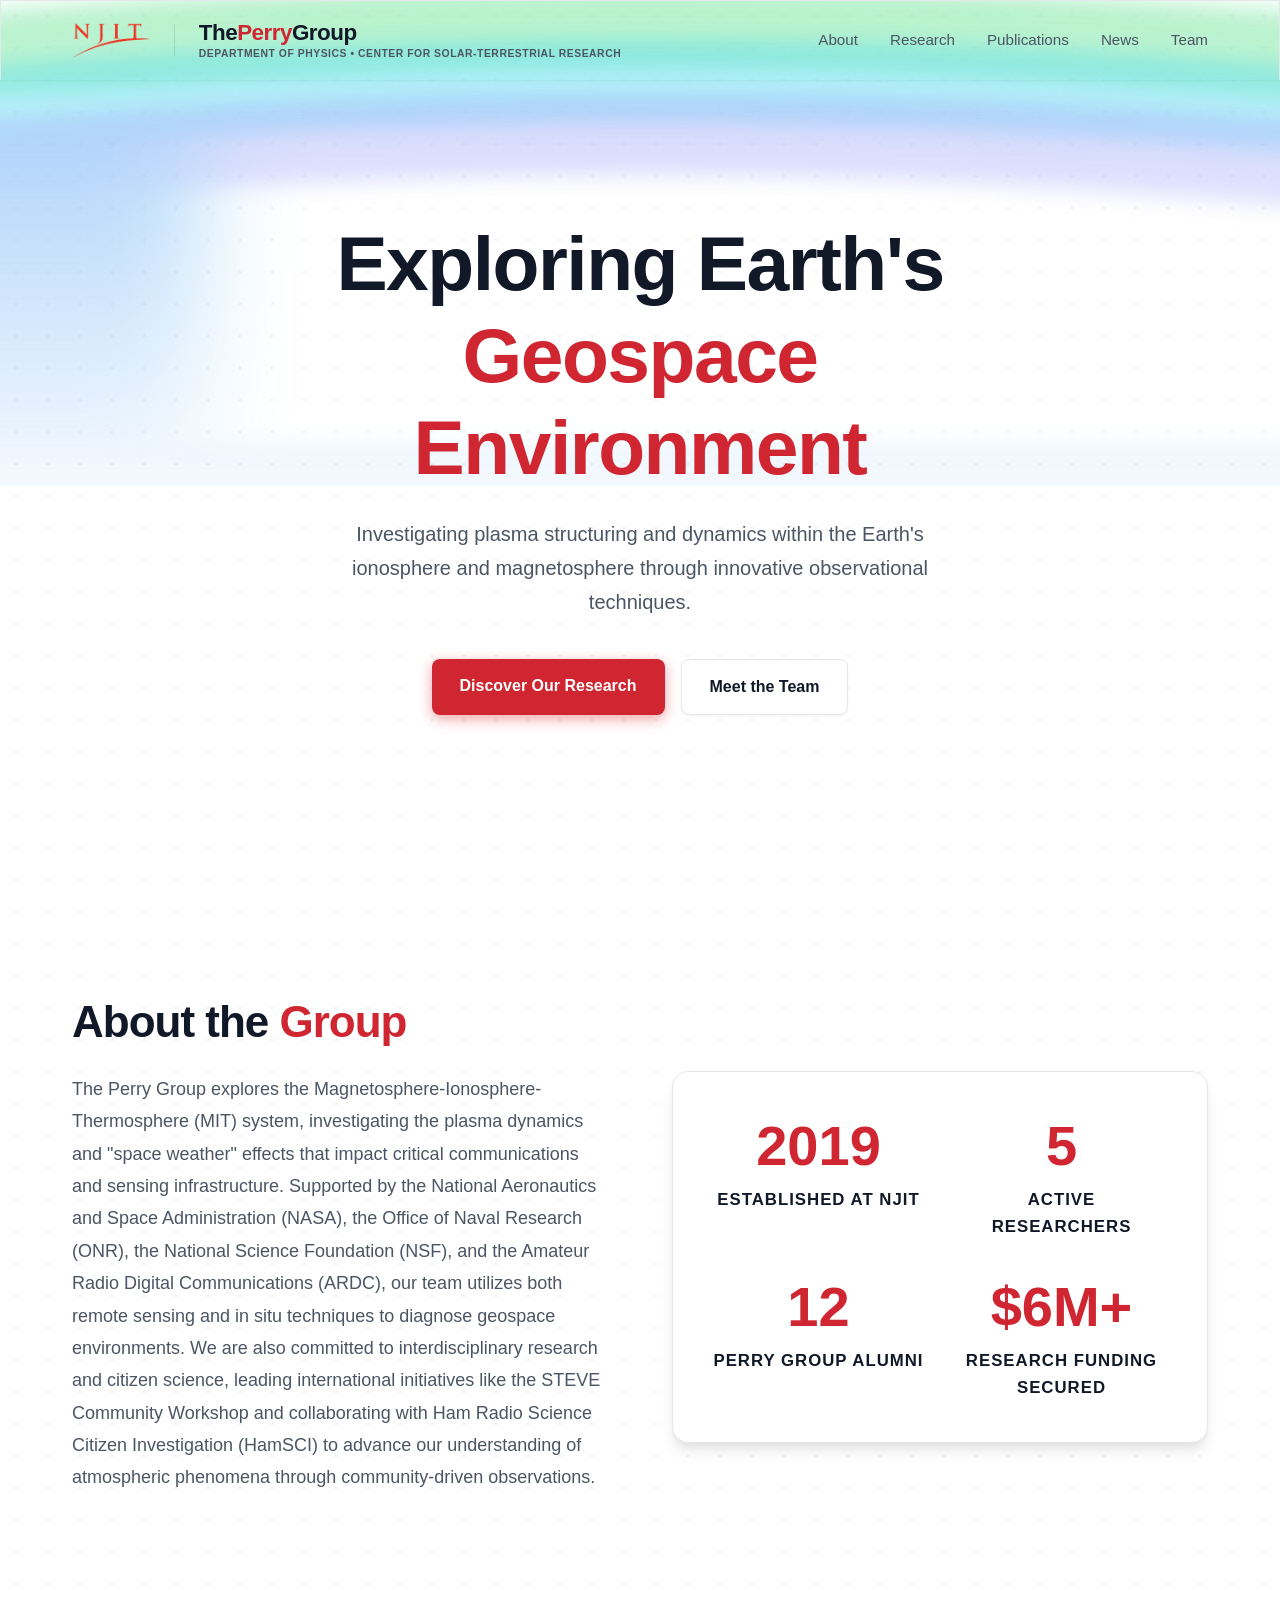
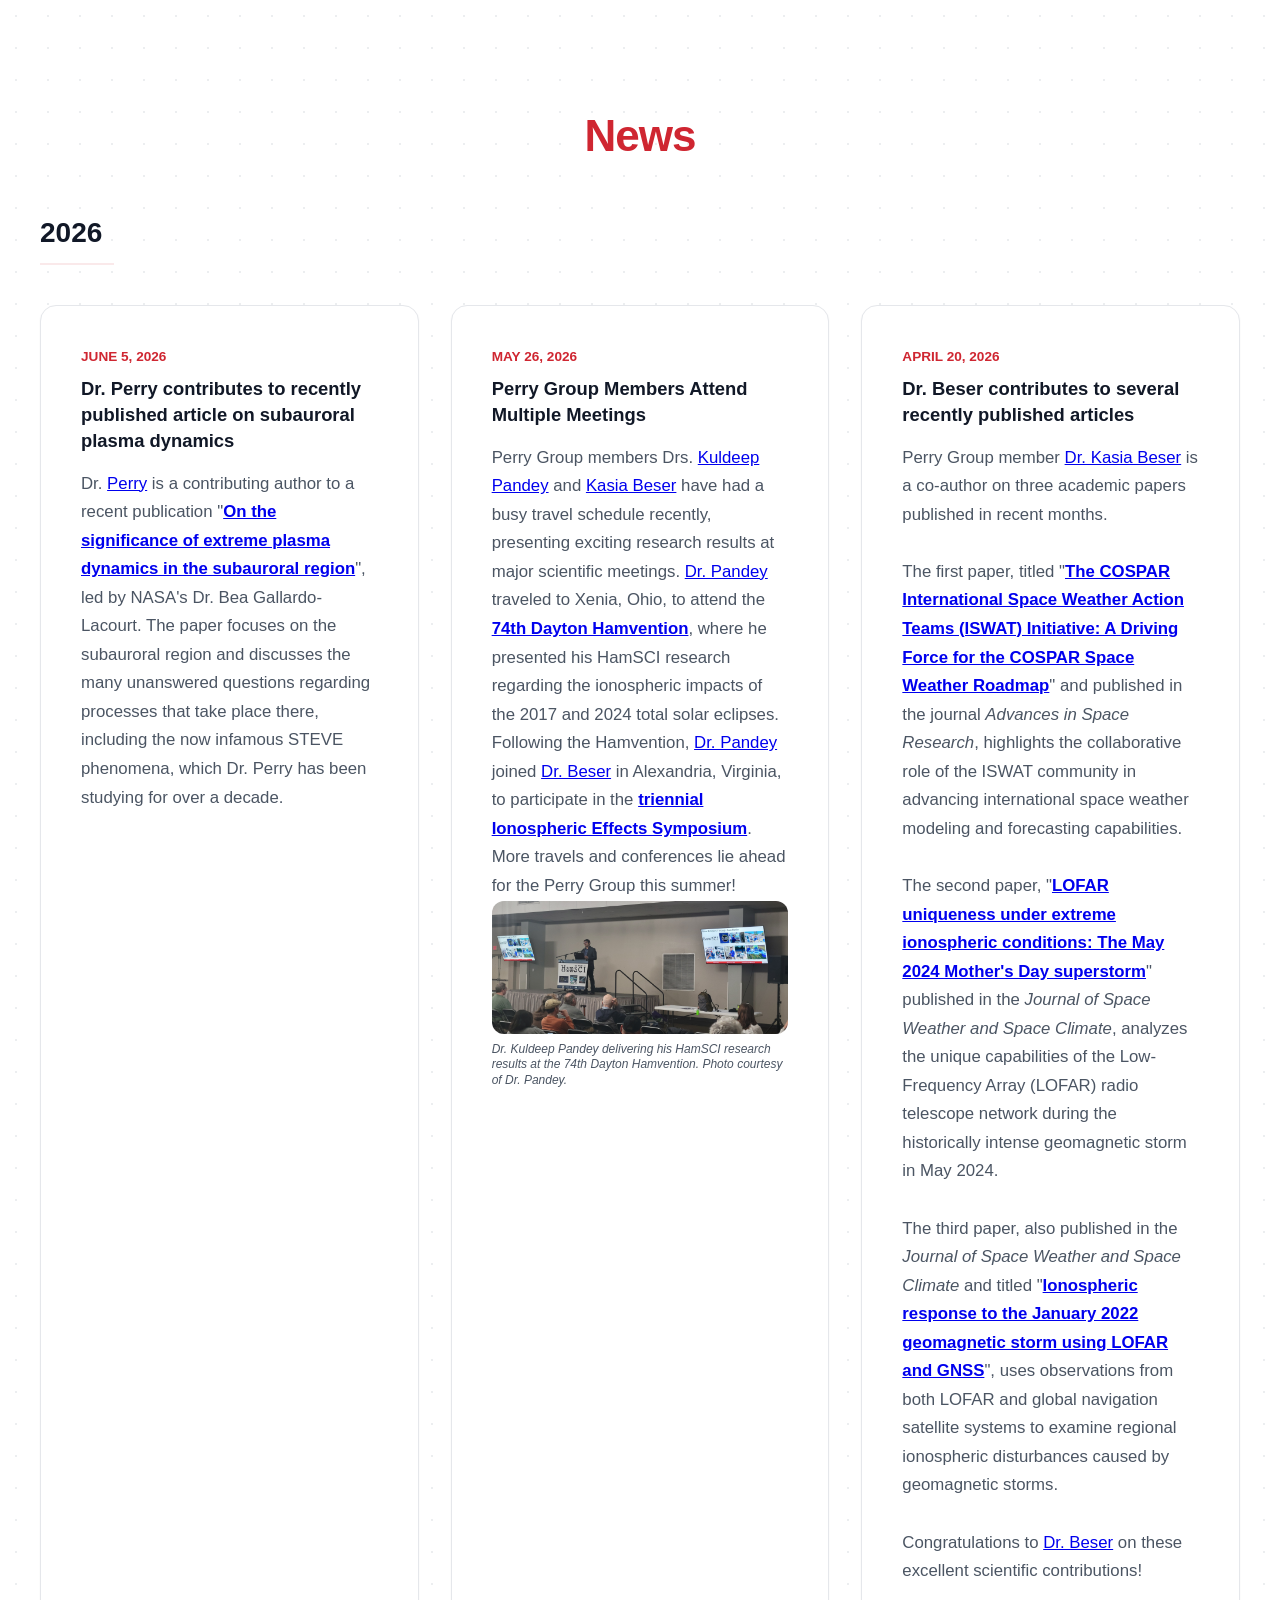
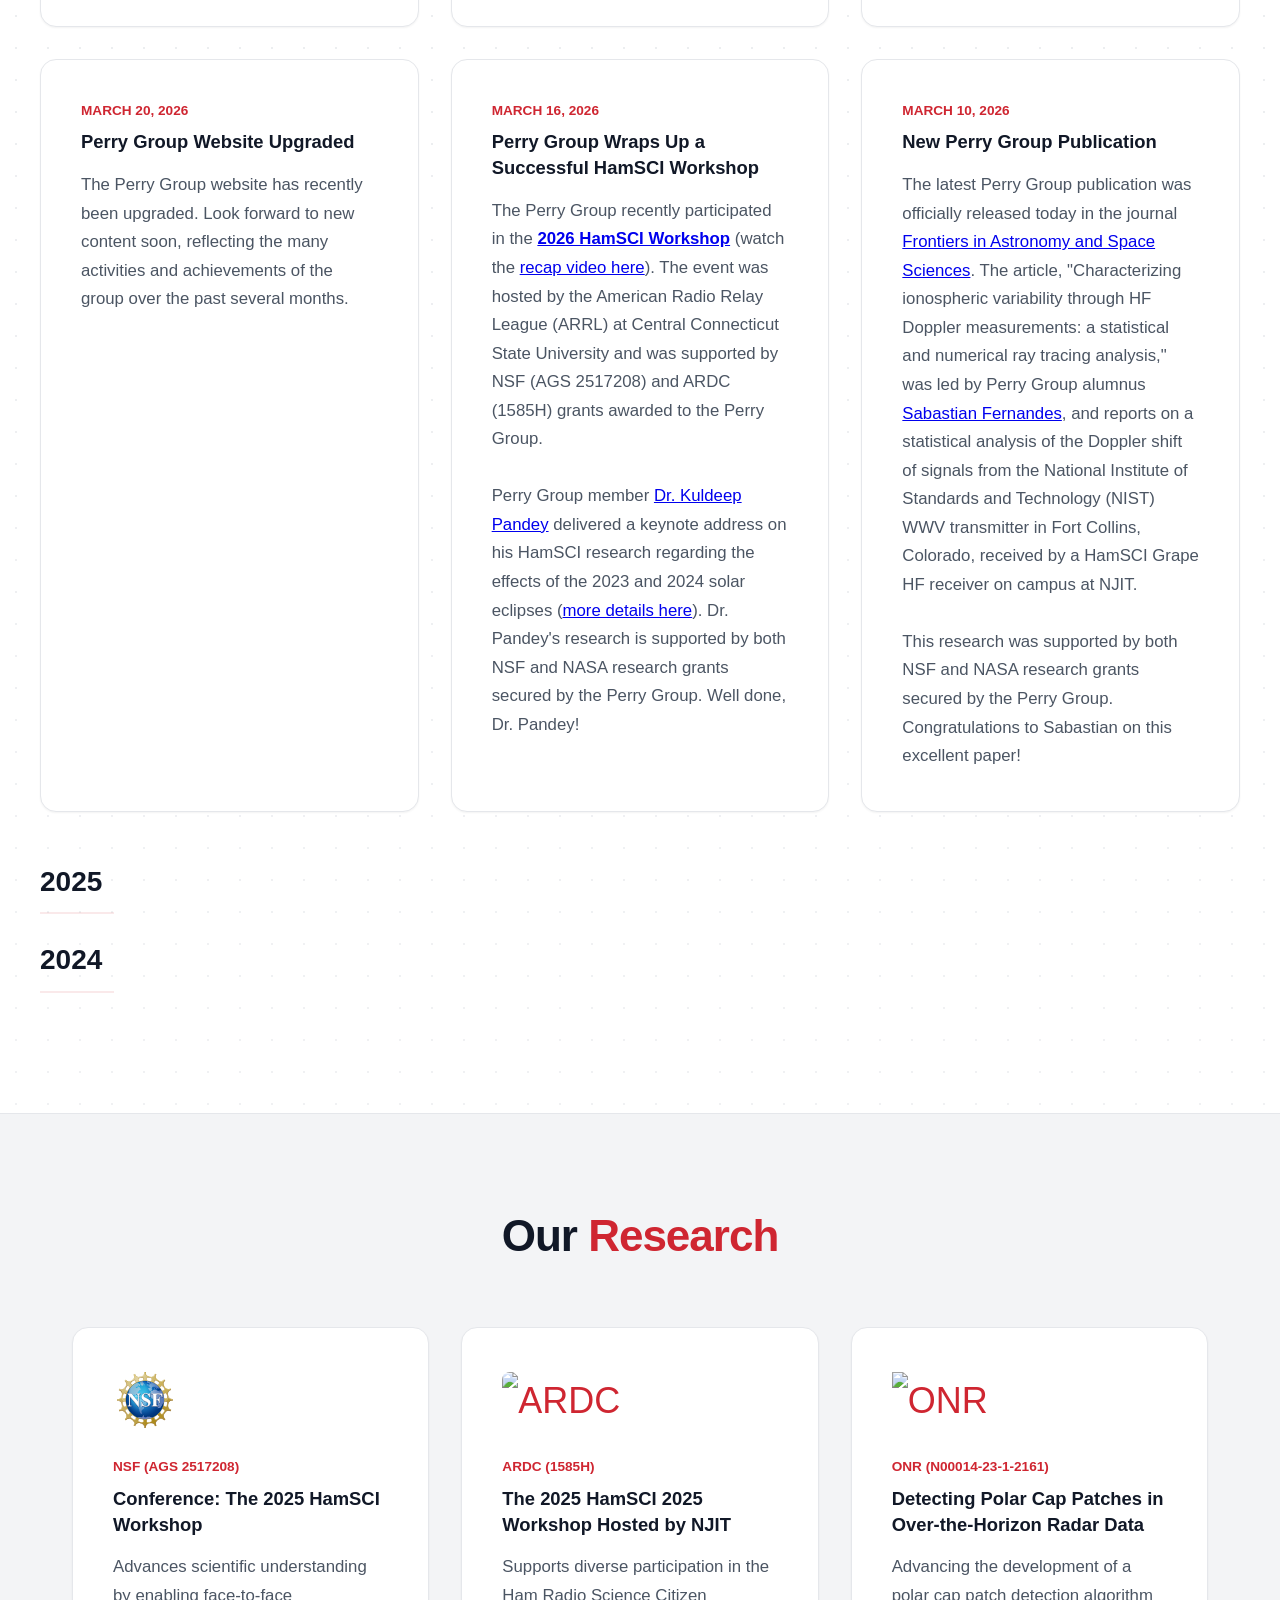
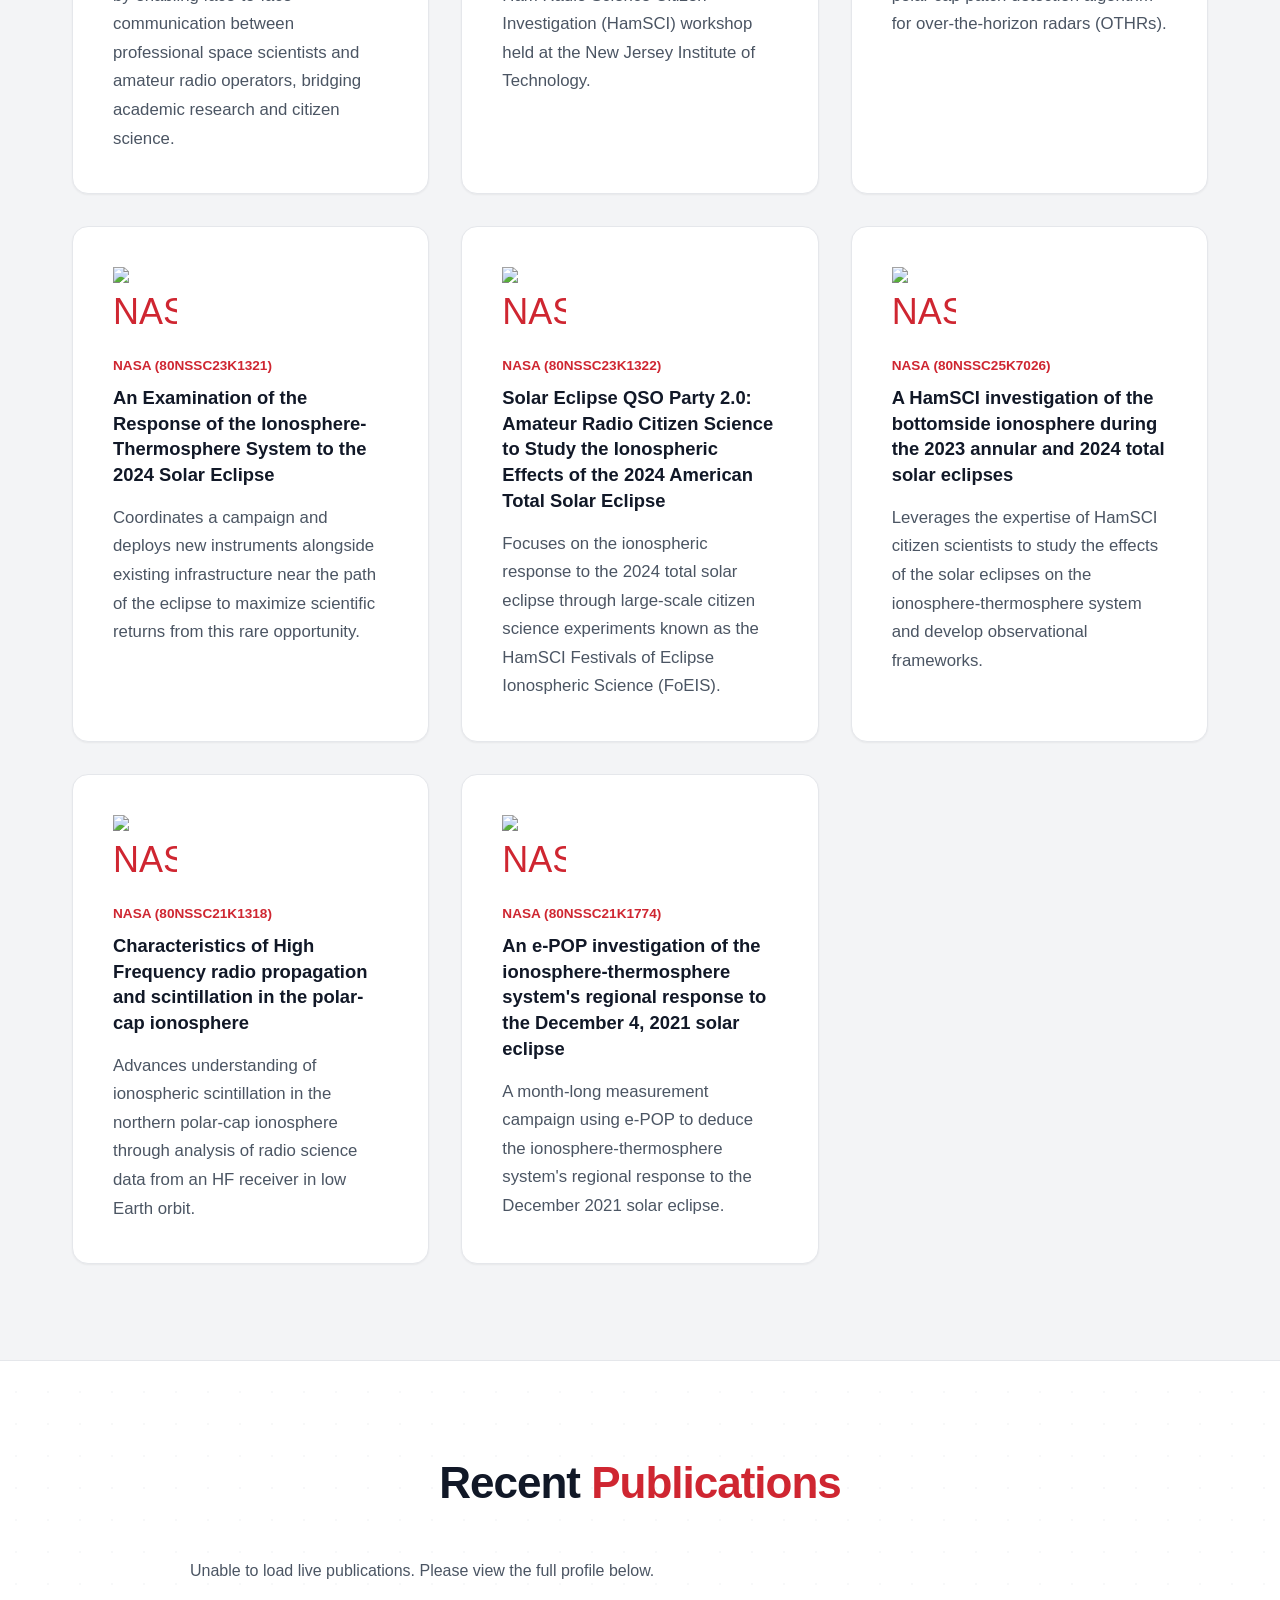
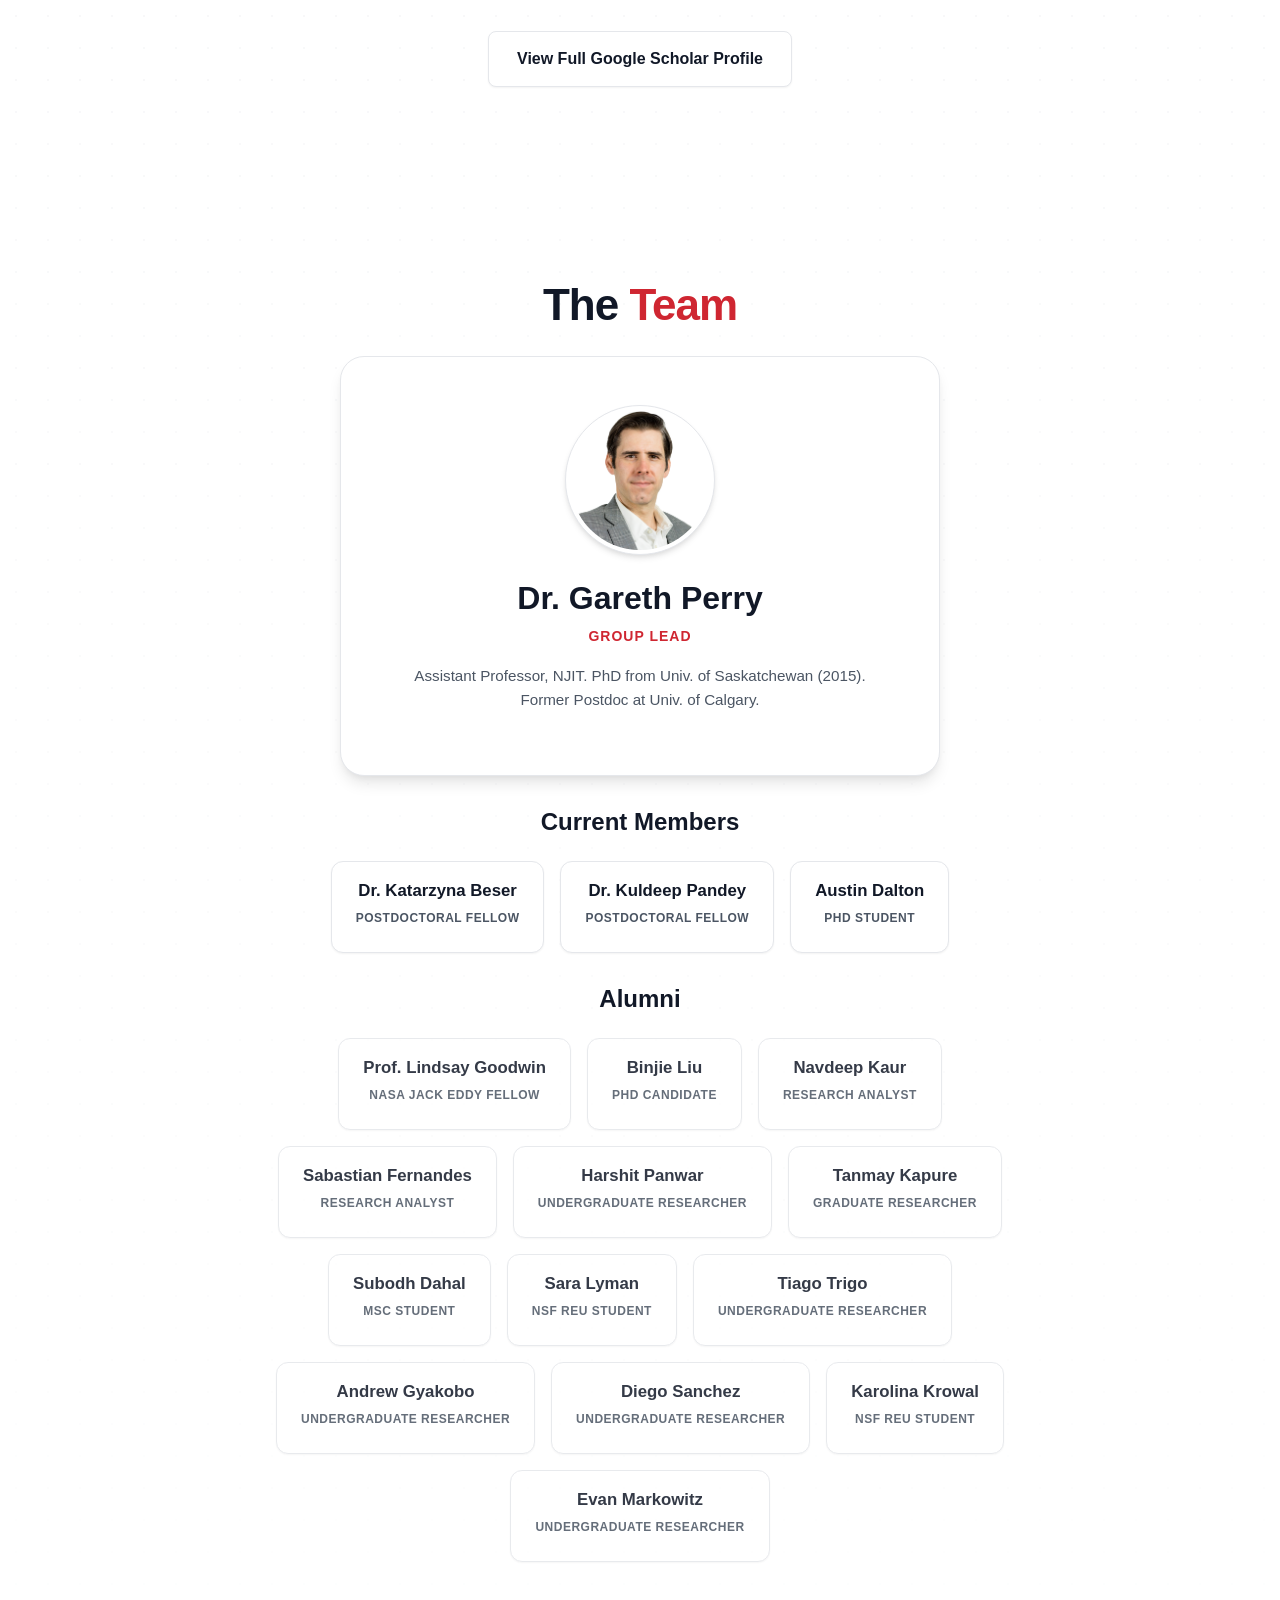
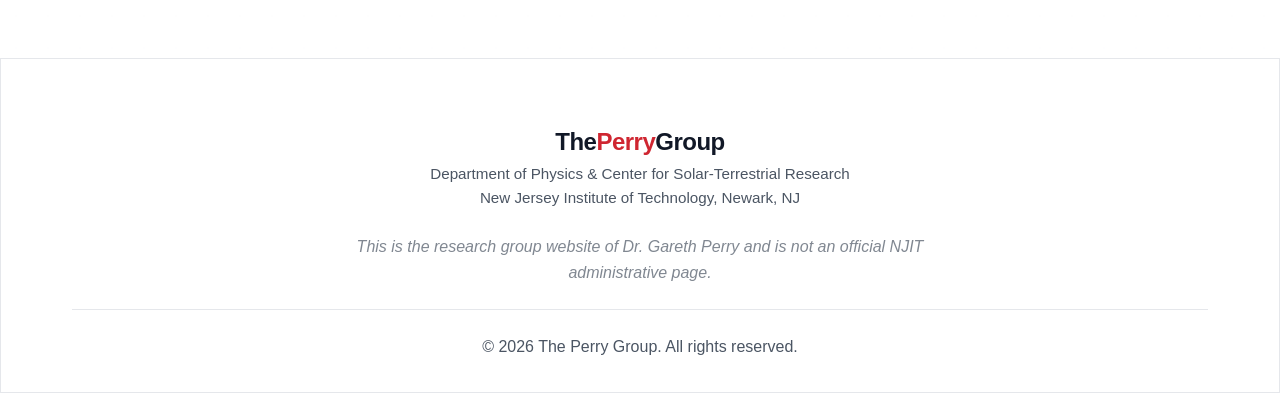
==== commit e7c29ef2: "Add news article for June 5, 2026" ====
--- a/index.html
+++ b/index.html
@@ -249,6 +249,12 @@
                 </summary>
                 <div class="grid" style="grid-template-columns: repeat(auto-fit, minmax(300px, 1fr)); gap: 2rem; margin-top: 1rem;">
                     <div class="card glass hover-lift fade-in">
+                        <div style="font-size: 0.85rem; font-weight: 700; color: var(--color-primary); margin-bottom: 0.5rem; text-transform: uppercase;">June 5, 2026</div>
+                        <h3 class="card-title" style="font-size: 1.15rem; line-height: 1.4;">Dr. Perry contributes to recently published article on subauroral plasma dynamics</h3>
+                        <p class="card-text">Dr. <a href="#team-perry">Perry</a> is a contributing author to a recent publication "<a href="https://www.frontiersin.org/journals/astronomy-and-space-sciences/articles/10.3389/fspas.2026.1779791/full" target="_blank" rel="noopener noreferrer"><strong>On the significance of extreme plasma dynamics in the subauroral region</strong></a>", led by NASA's Dr. Bea Gallardo-Lacourt. The paper focuses on the subauroral region and discusses the many unanswered questions regarding processes that take place there, including the now infamous STEVE phenomena, which Dr. Perry has been studying for over a decade.</p>
+                    </div>
+
+                    <div class="card glass hover-lift fade-in">
                         <div style="font-size: 0.85rem; font-weight: 700; color: var(--color-primary); margin-bottom: 0.5rem; text-transform: uppercase;">May 26, 2026</div>
                         <h3 class="card-title" style="font-size: 1.15rem; line-height: 1.4;">Perry Group Members Attend Multiple Meetings</h3>
                         <p class="card-text">Perry Group members Drs. <a href="#team-pandey">Kuldeep Pandey</a> and <a href="#team-beser">Kasia Beser</a> have had a busy travel schedule recently, presenting exciting research results at major scientific meetings. <a href="#team-pandey">Dr. Pandey</a> traveled to Xenia, Ohio, to attend the <a href="https://hamvention.org/" target="_blank" rel="noopener noreferrer"><strong>74th Dayton Hamvention</strong></a>, where he presented his HamSCI research regarding the ionospheric impacts of the 2017 and 2024 total solar eclipses. Following the Hamvention, <a href="#team-pandey">Dr. Pandey</a> joined <a href="#team-beser">Dr. Beser</a> in Alexandria, Virginia, to participate in the <a href="https://www.bc.edu/content/bc-web/research/sites/institute-for-scientific-research/events-conferences/ies-2026" target="_blank" rel="noopener noreferrer"><strong>triennial Ionospheric Effects Symposium</strong></a>. More travels and conferences lie ahead for the Perry Group this summer!</p>
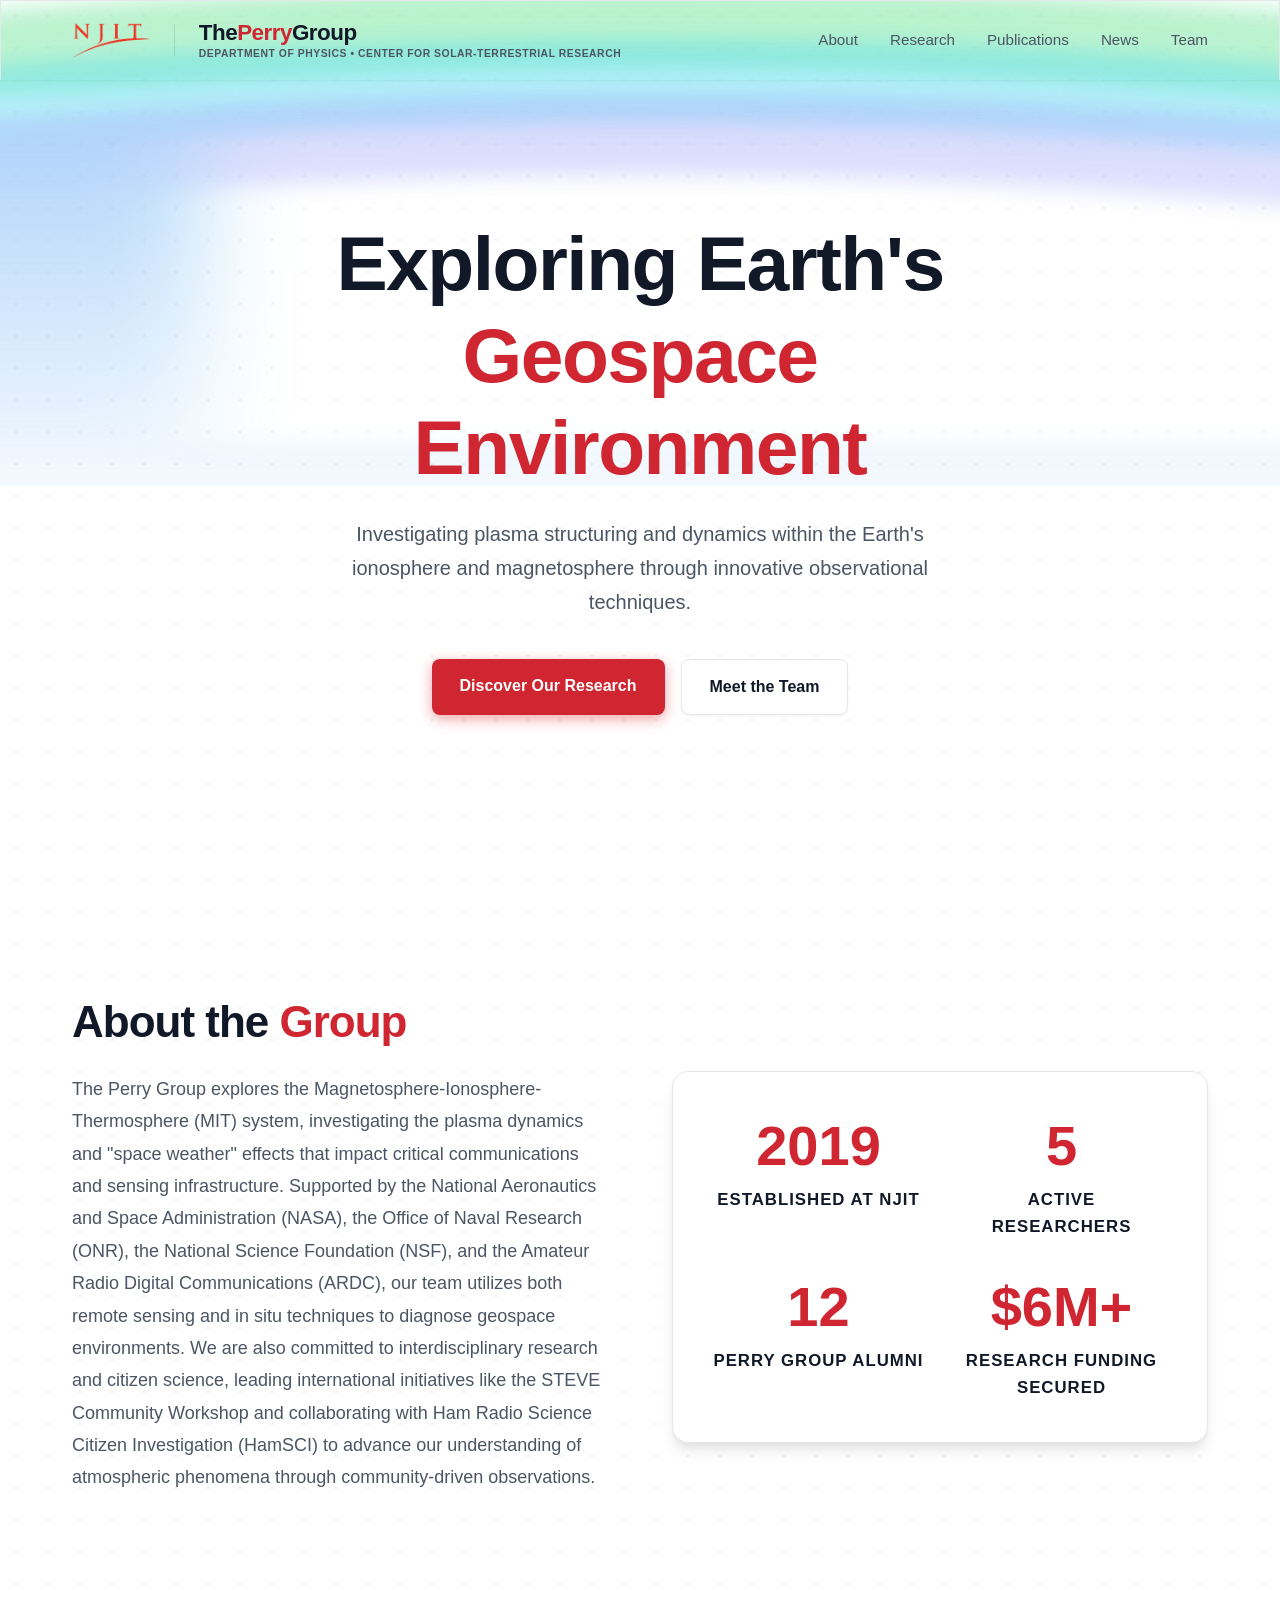
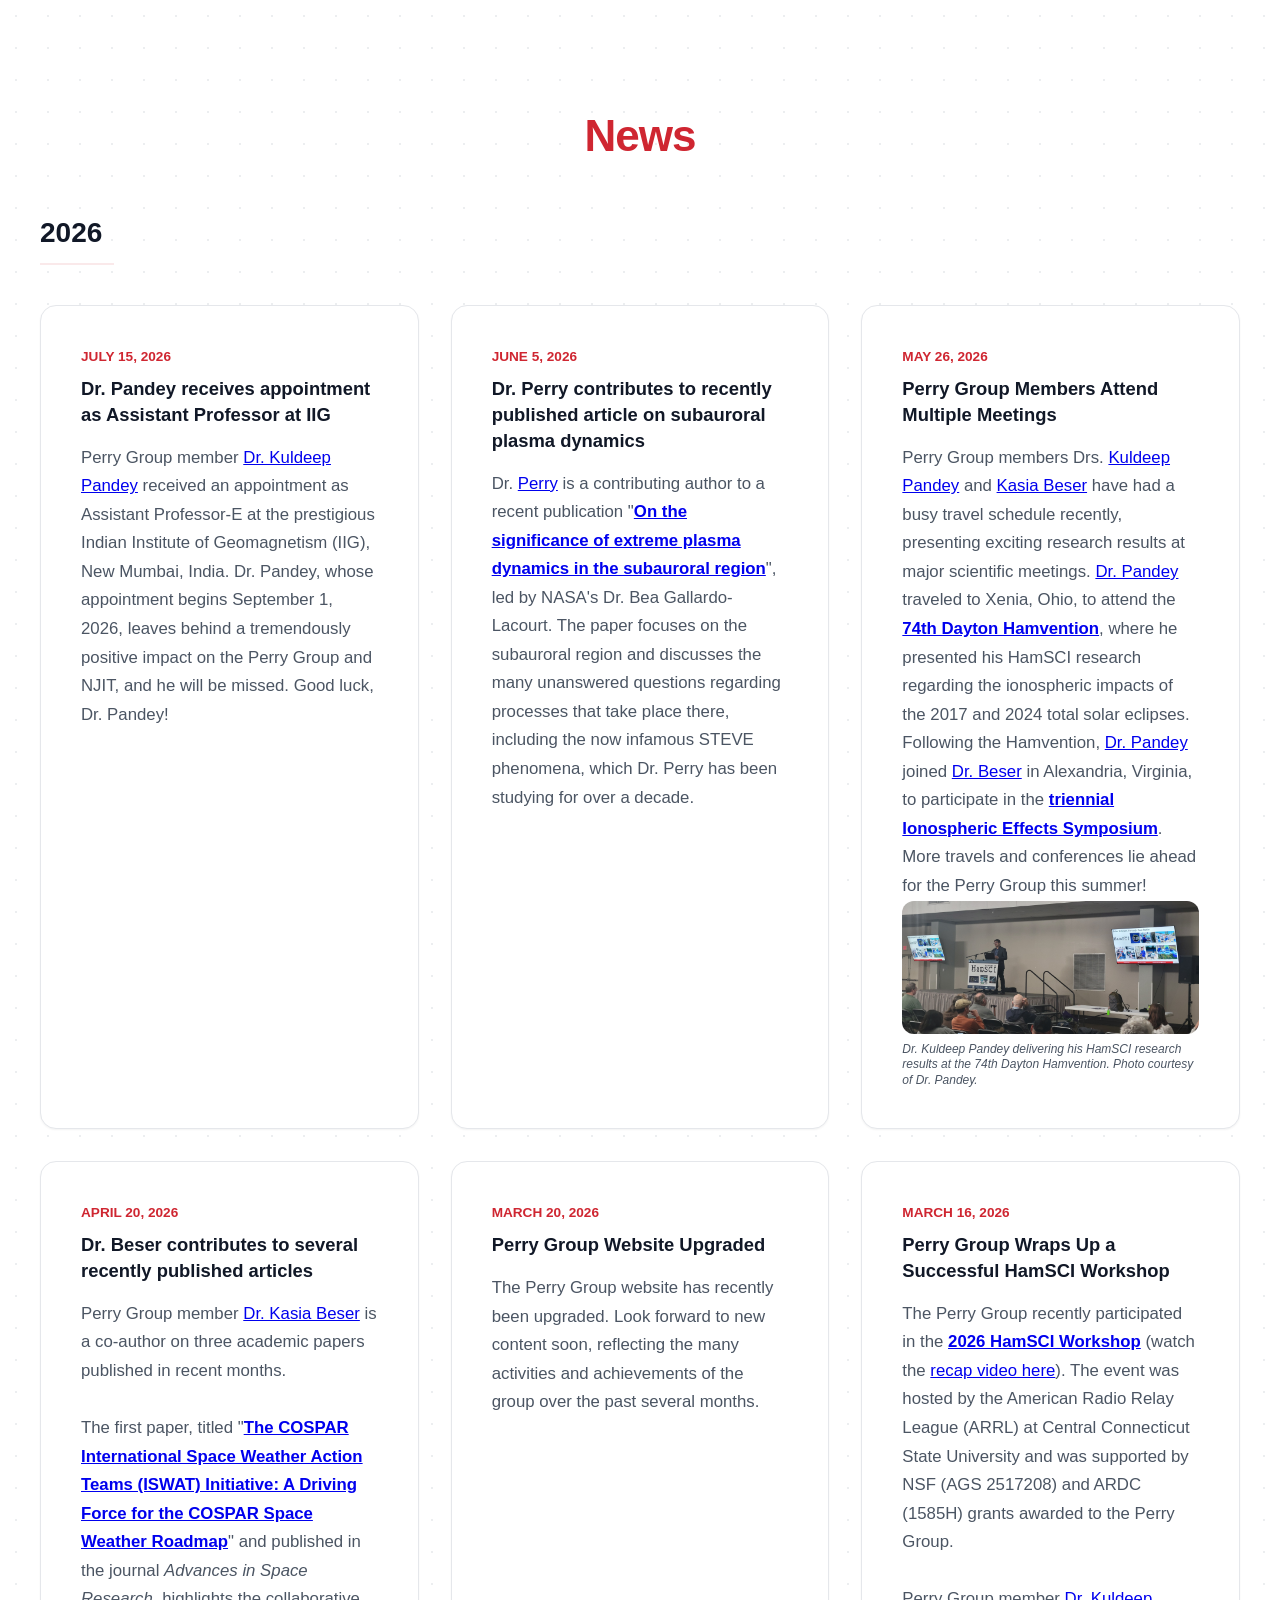
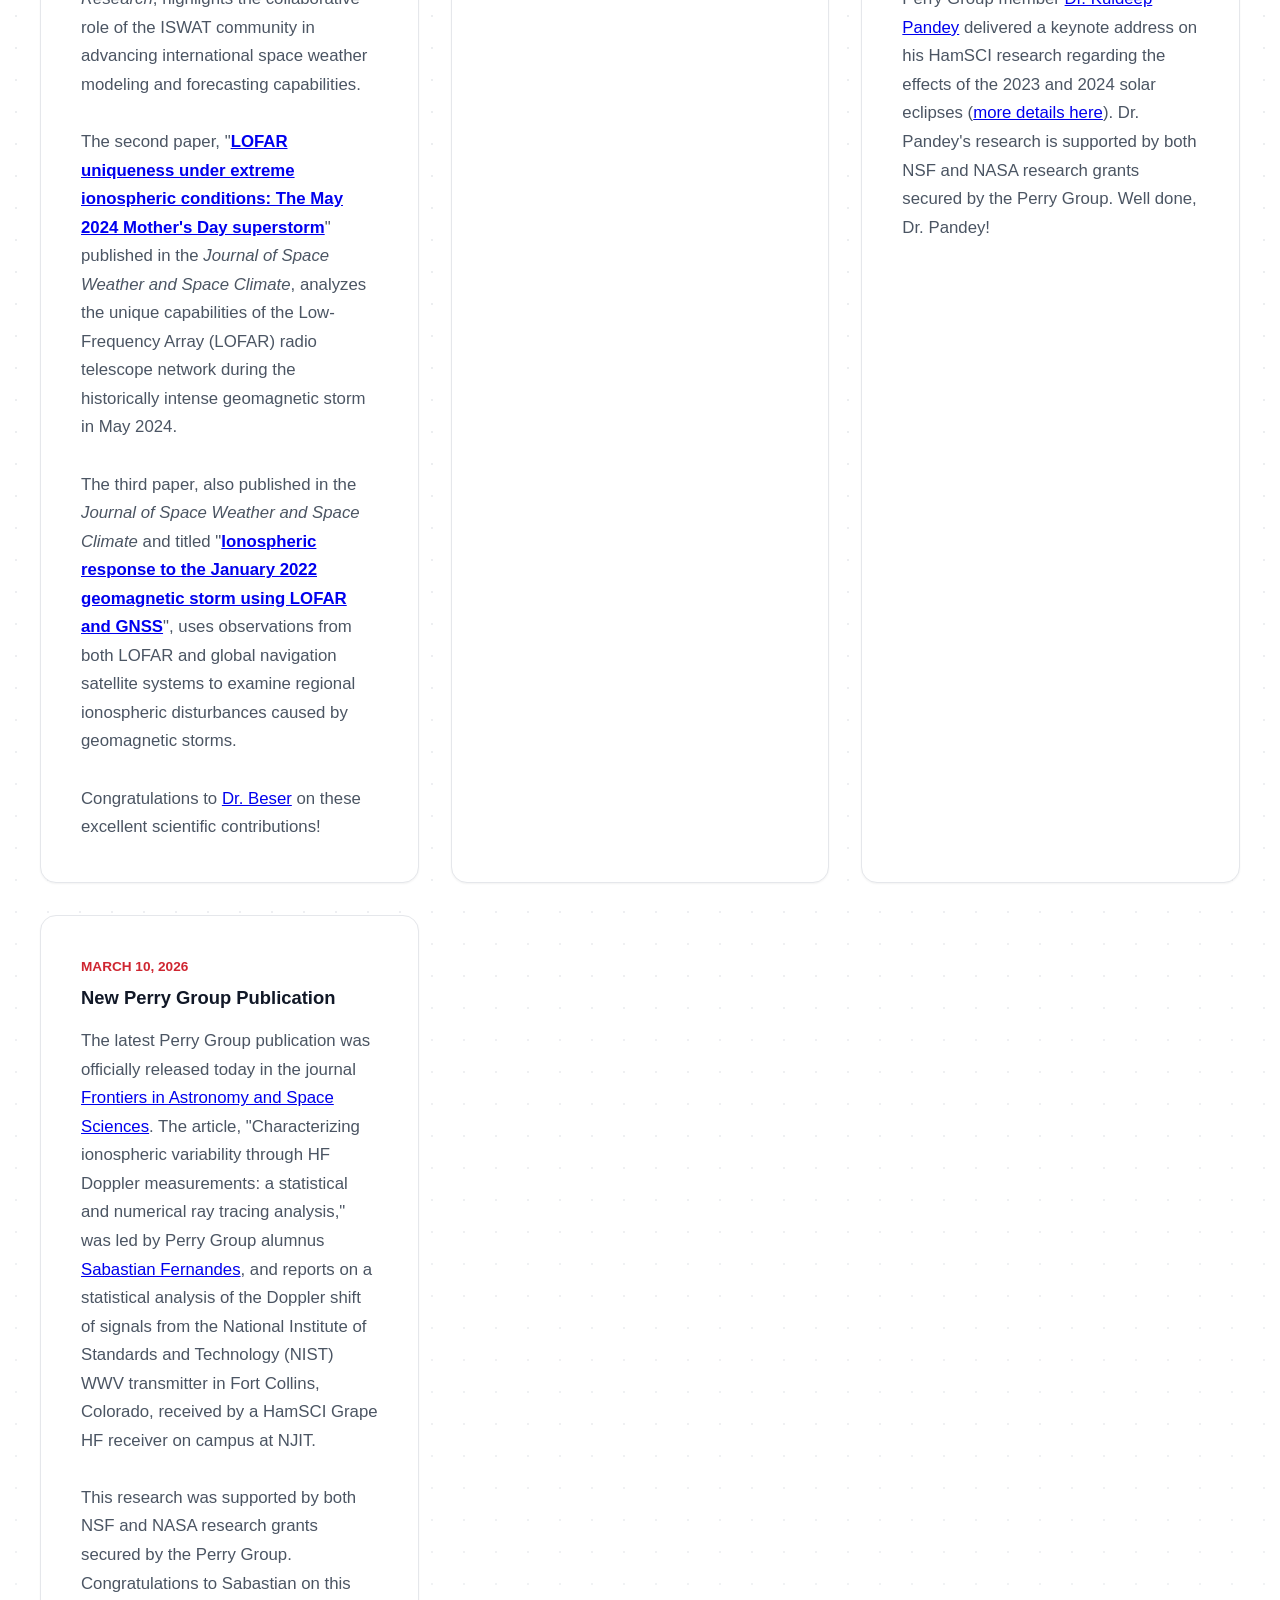
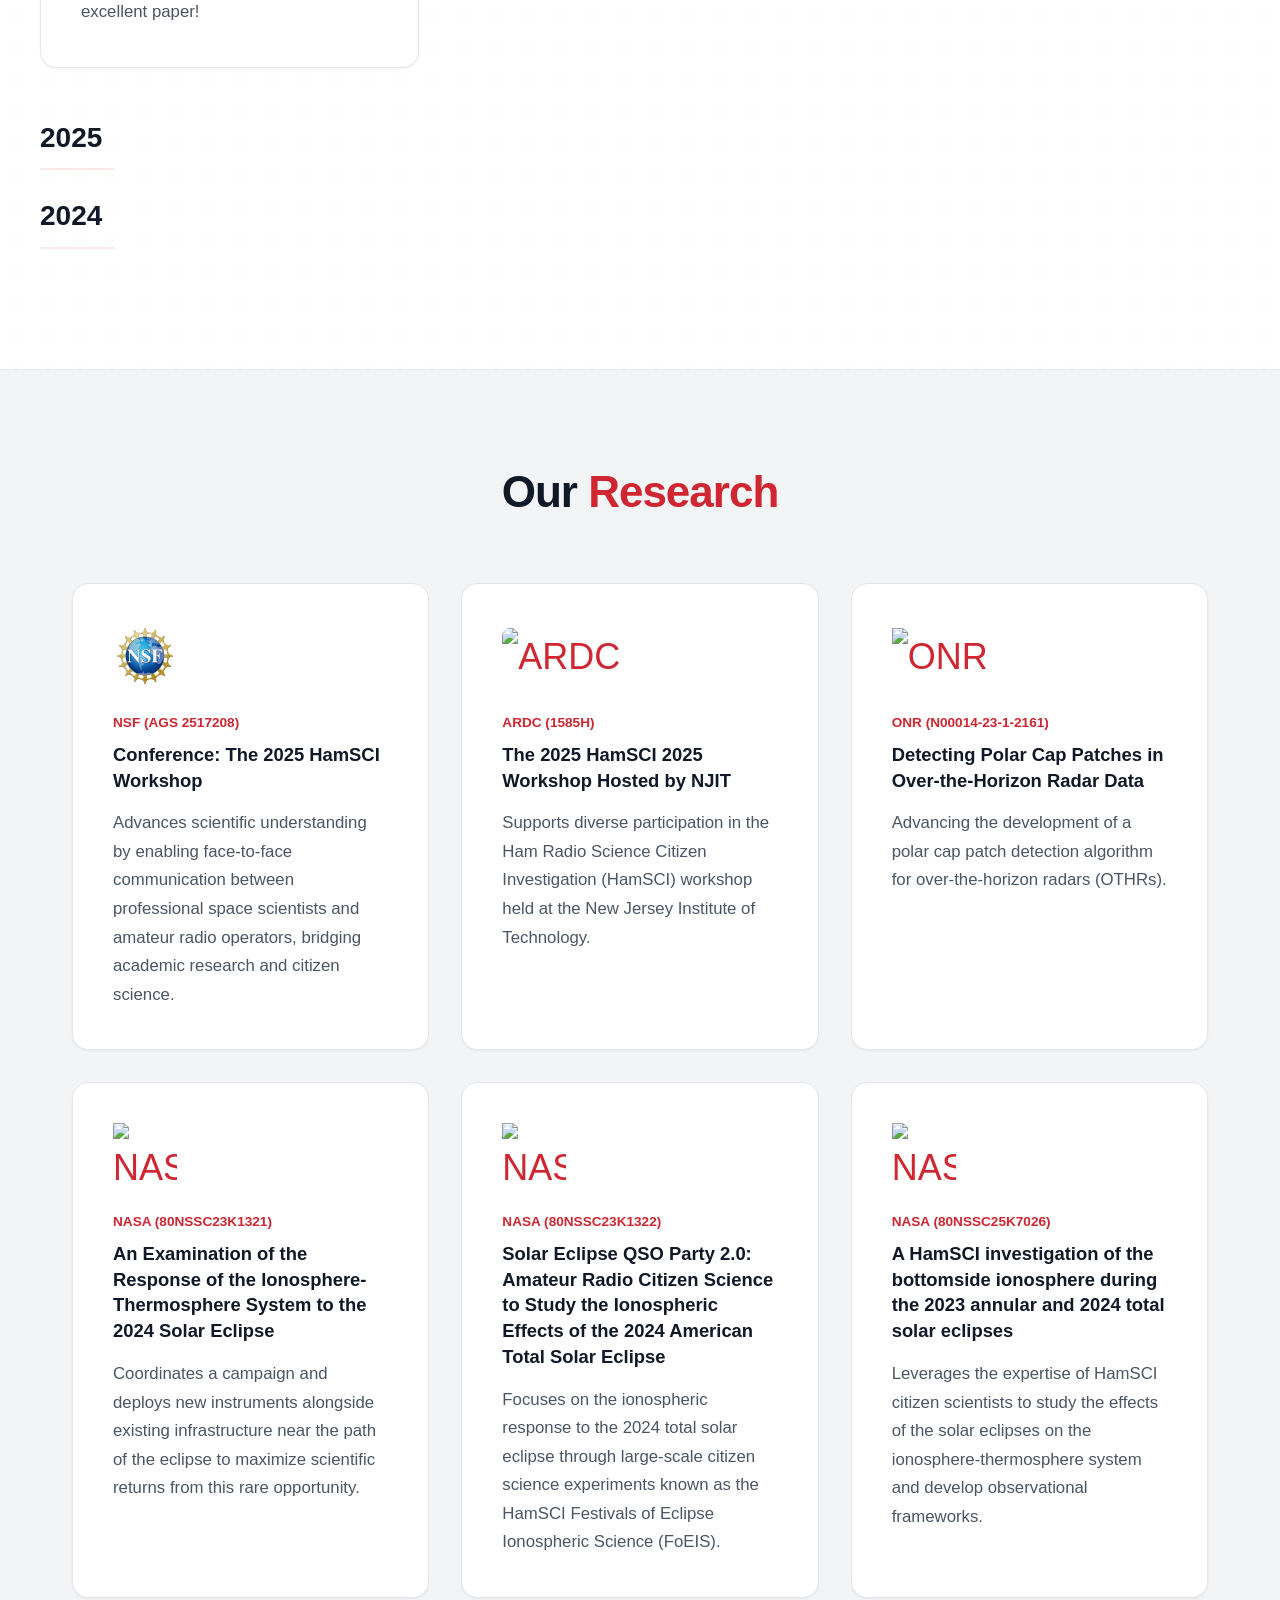
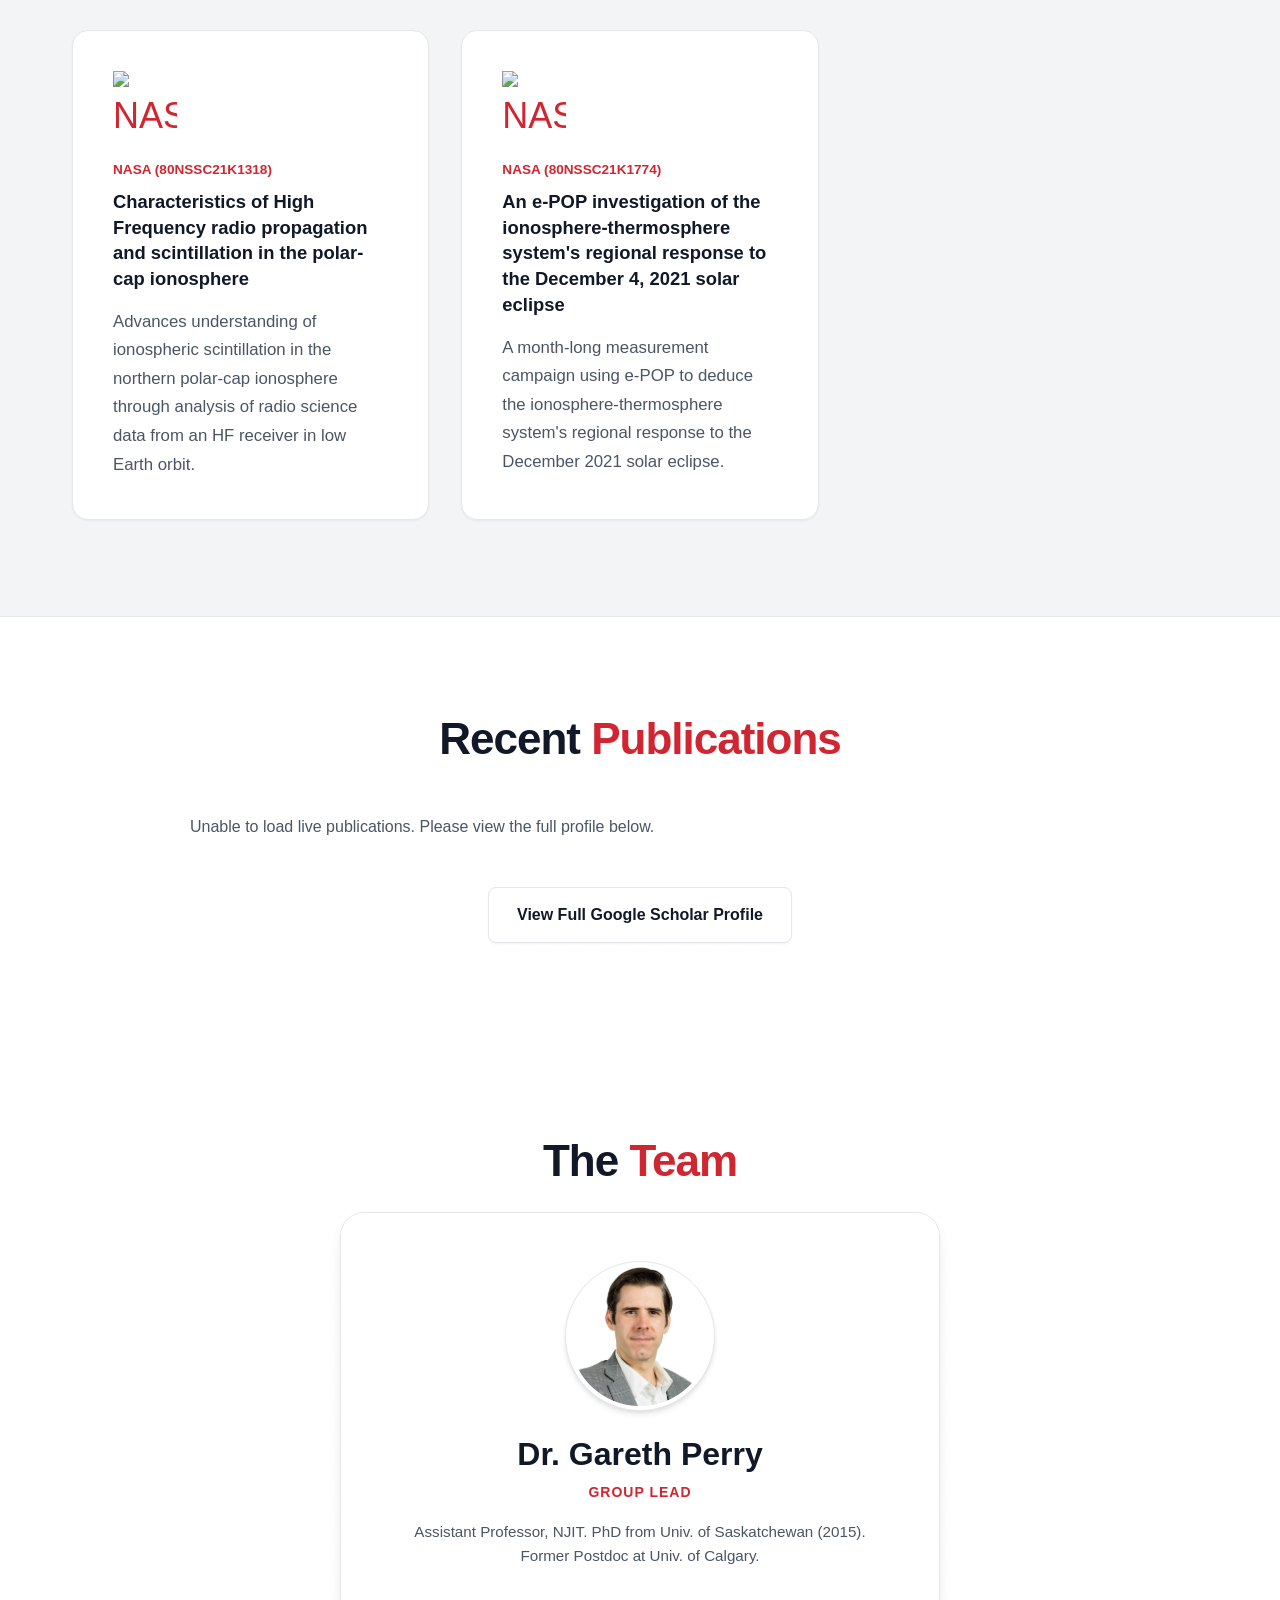
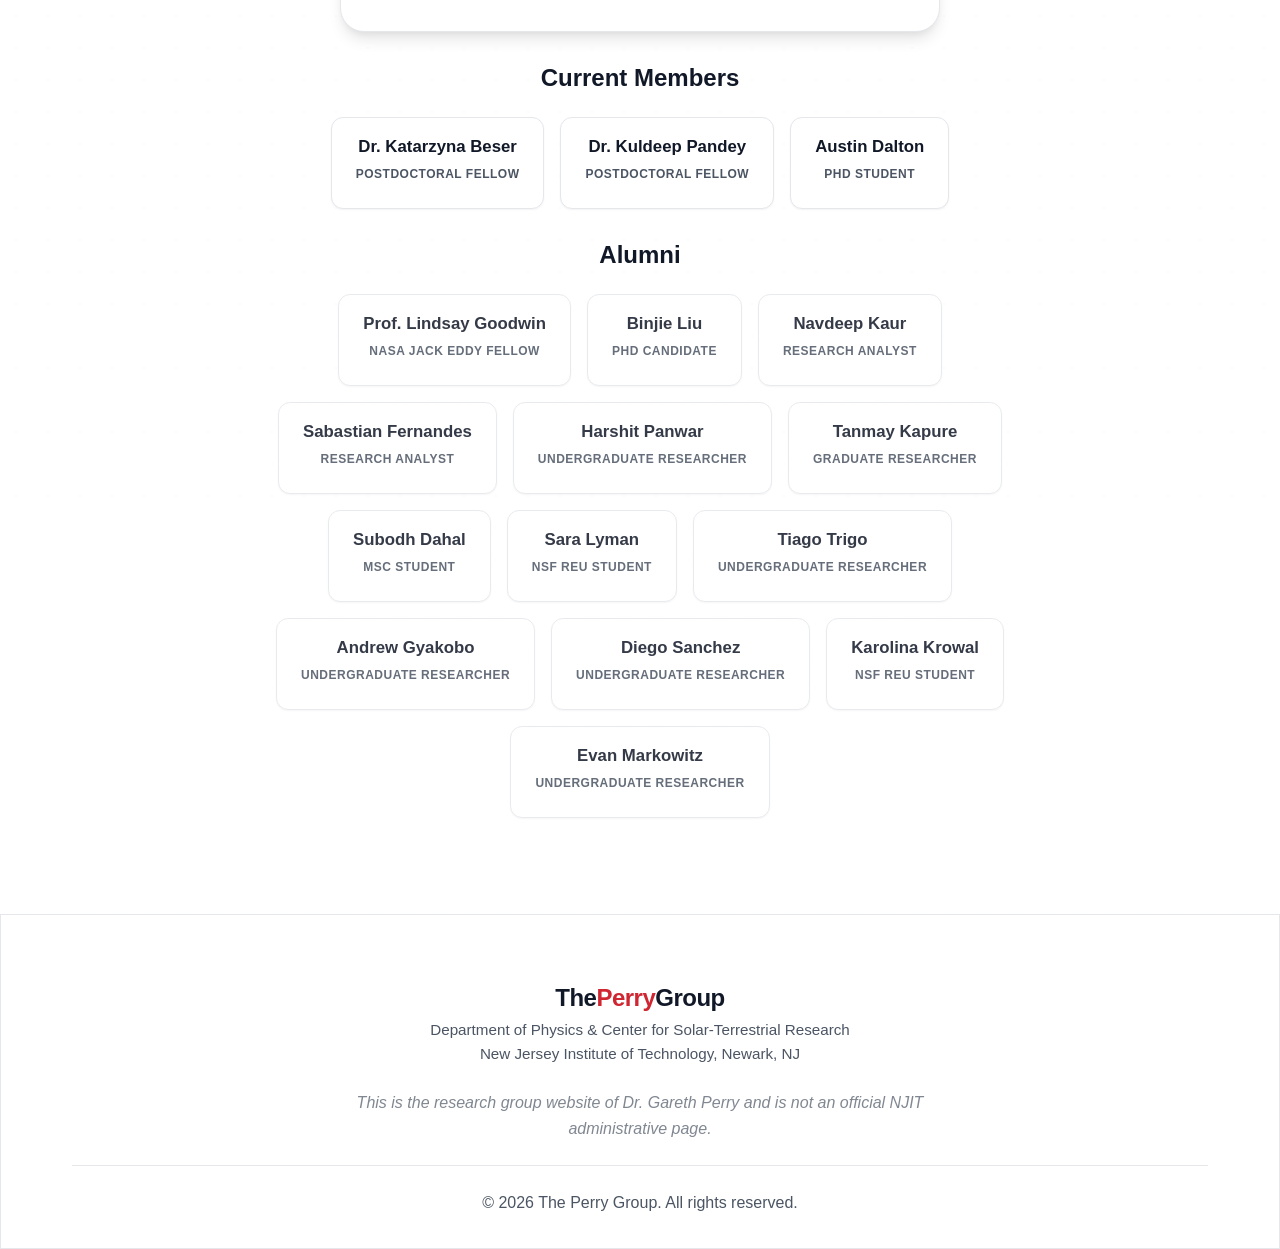
==== commit 487aed18: "Add news article for Dr. Pandey's appointment" ====
--- a/index.html
+++ b/index.html
@@ -249,6 +249,12 @@
                 </summary>
                 <div class="grid" style="grid-template-columns: repeat(auto-fit, minmax(300px, 1fr)); gap: 2rem; margin-top: 1rem;">
                     <div class="card glass hover-lift fade-in">
+                        <div style="font-size: 0.85rem; font-weight: 700; color: var(--color-primary); margin-bottom: 0.5rem; text-transform: uppercase;">July 15, 2026</div>
+                        <h3 class="card-title" style="font-size: 1.15rem; line-height: 1.4;">Dr. Pandey receives appointment as Assistant Professor at IIG</h3>
+                        <p class="card-text">Perry Group member <a href="#team-pandey">Dr. Kuldeep Pandey</a> received an appointment as Assistant Professor-E at the prestigious Indian Institute of Geomagnetism (IIG), New Mumbai, India. Dr. Pandey, whose appointment begins September 1, 2026, leaves behind a tremendously positive impact on the Perry Group and NJIT, and he will be missed. Good luck, Dr. Pandey!</p>
+                    </div>
+
+                    <div class="card glass hover-lift fade-in">
                         <div style="font-size: 0.85rem; font-weight: 700; color: var(--color-primary); margin-bottom: 0.5rem; text-transform: uppercase;">June 5, 2026</div>
                         <h3 class="card-title" style="font-size: 1.15rem; line-height: 1.4;">Dr. Perry contributes to recently published article on subauroral plasma dynamics</h3>
                         <p class="card-text">Dr. <a href="#team-perry">Perry</a> is a contributing author to a recent publication "<a href="https://www.frontiersin.org/journals/astronomy-and-space-sciences/articles/10.3389/fspas.2026.1779791/full" target="_blank" rel="noopener noreferrer"><strong>On the significance of extreme plasma dynamics in the subauroral region</strong></a>", led by NASA's Dr. Bea Gallardo-Lacourt. The paper focuses on the subauroral region and discusses the many unanswered questions regarding processes that take place there, including the now infamous STEVE phenomena, which Dr. Perry has been studying for over a decade.</p>
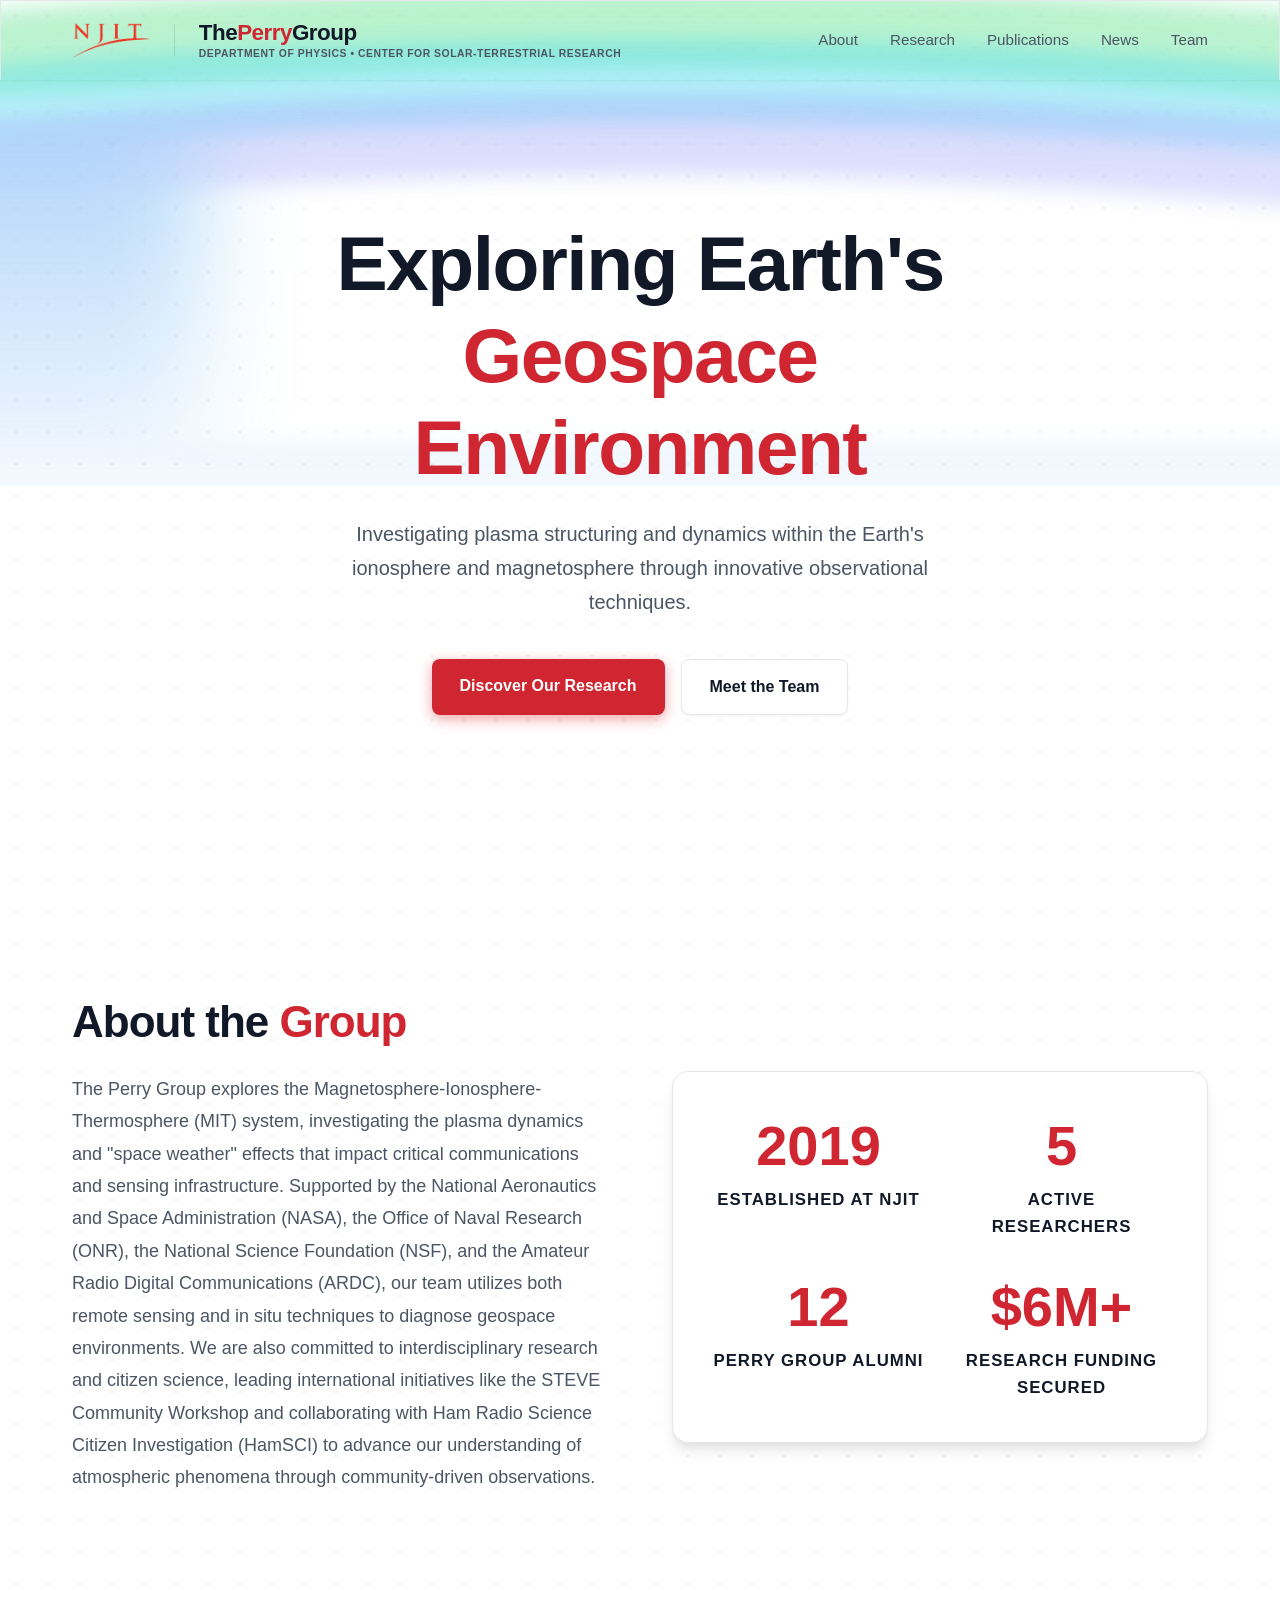
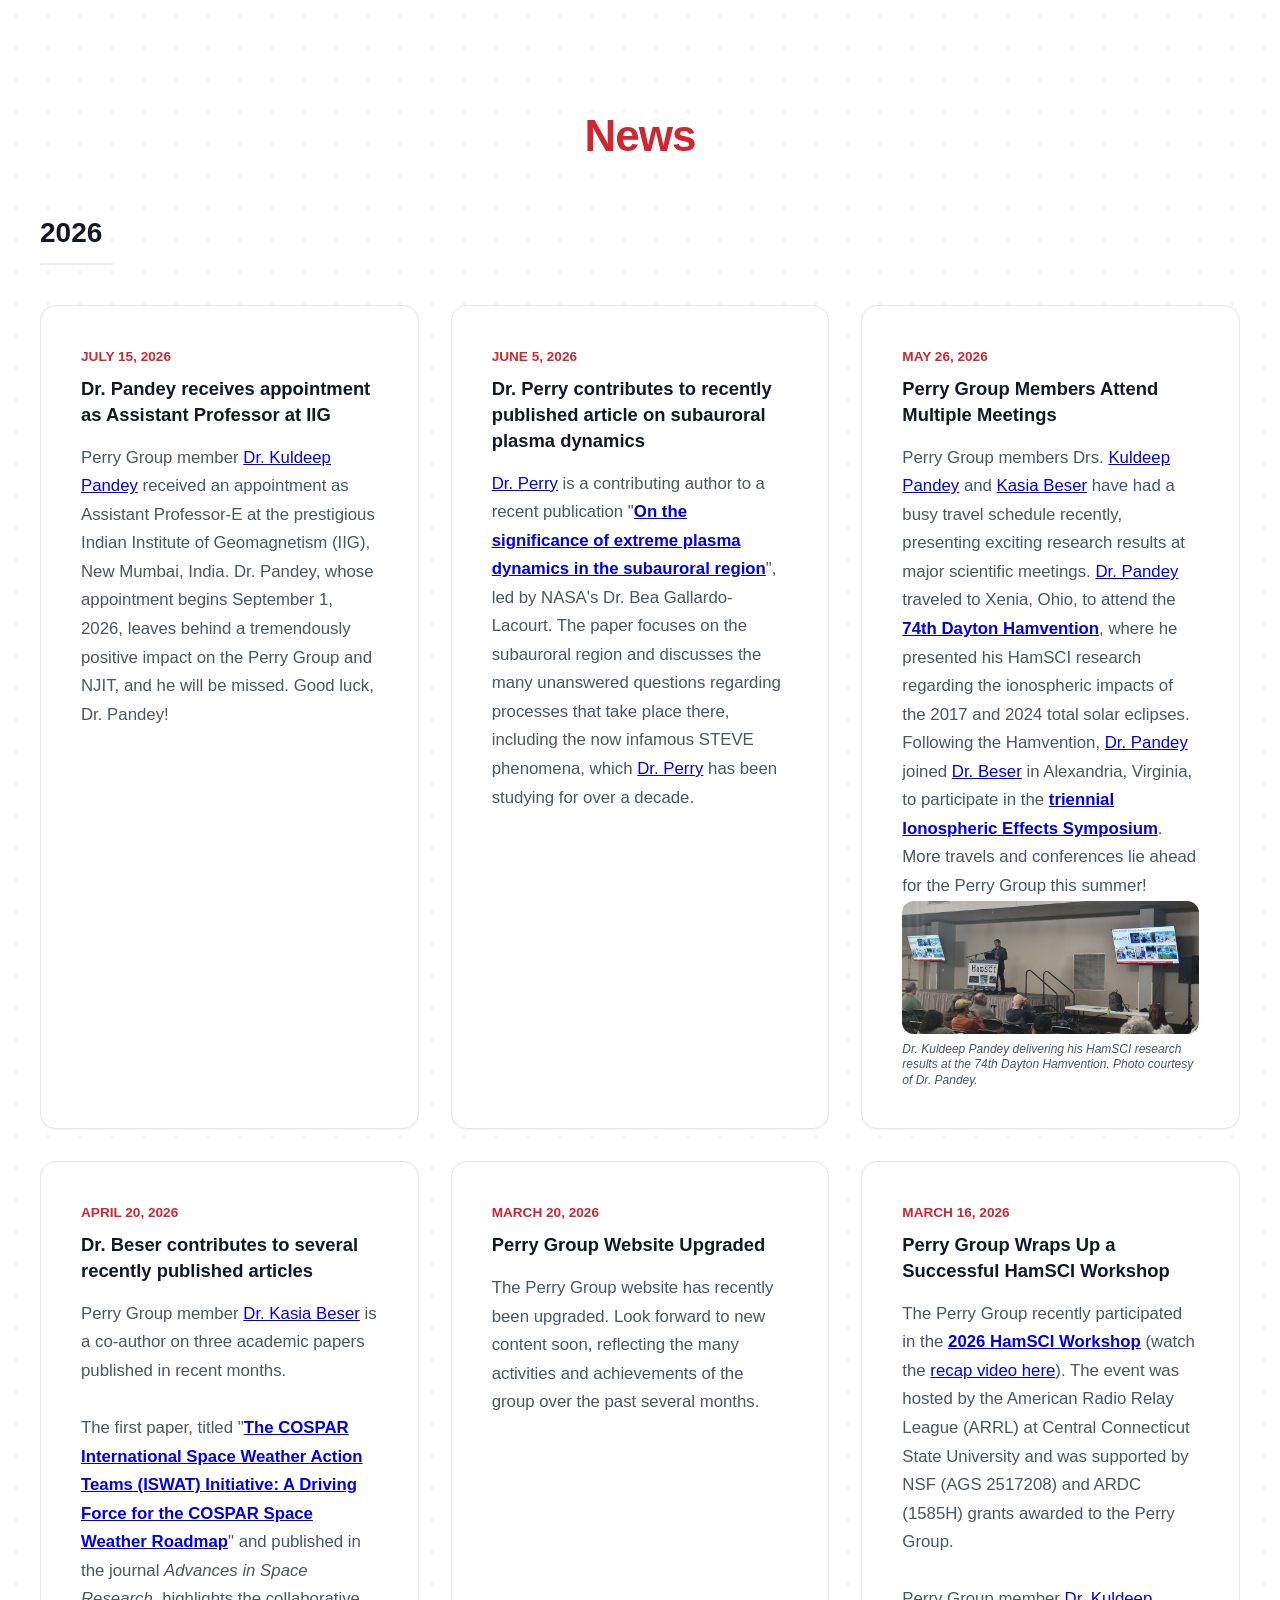
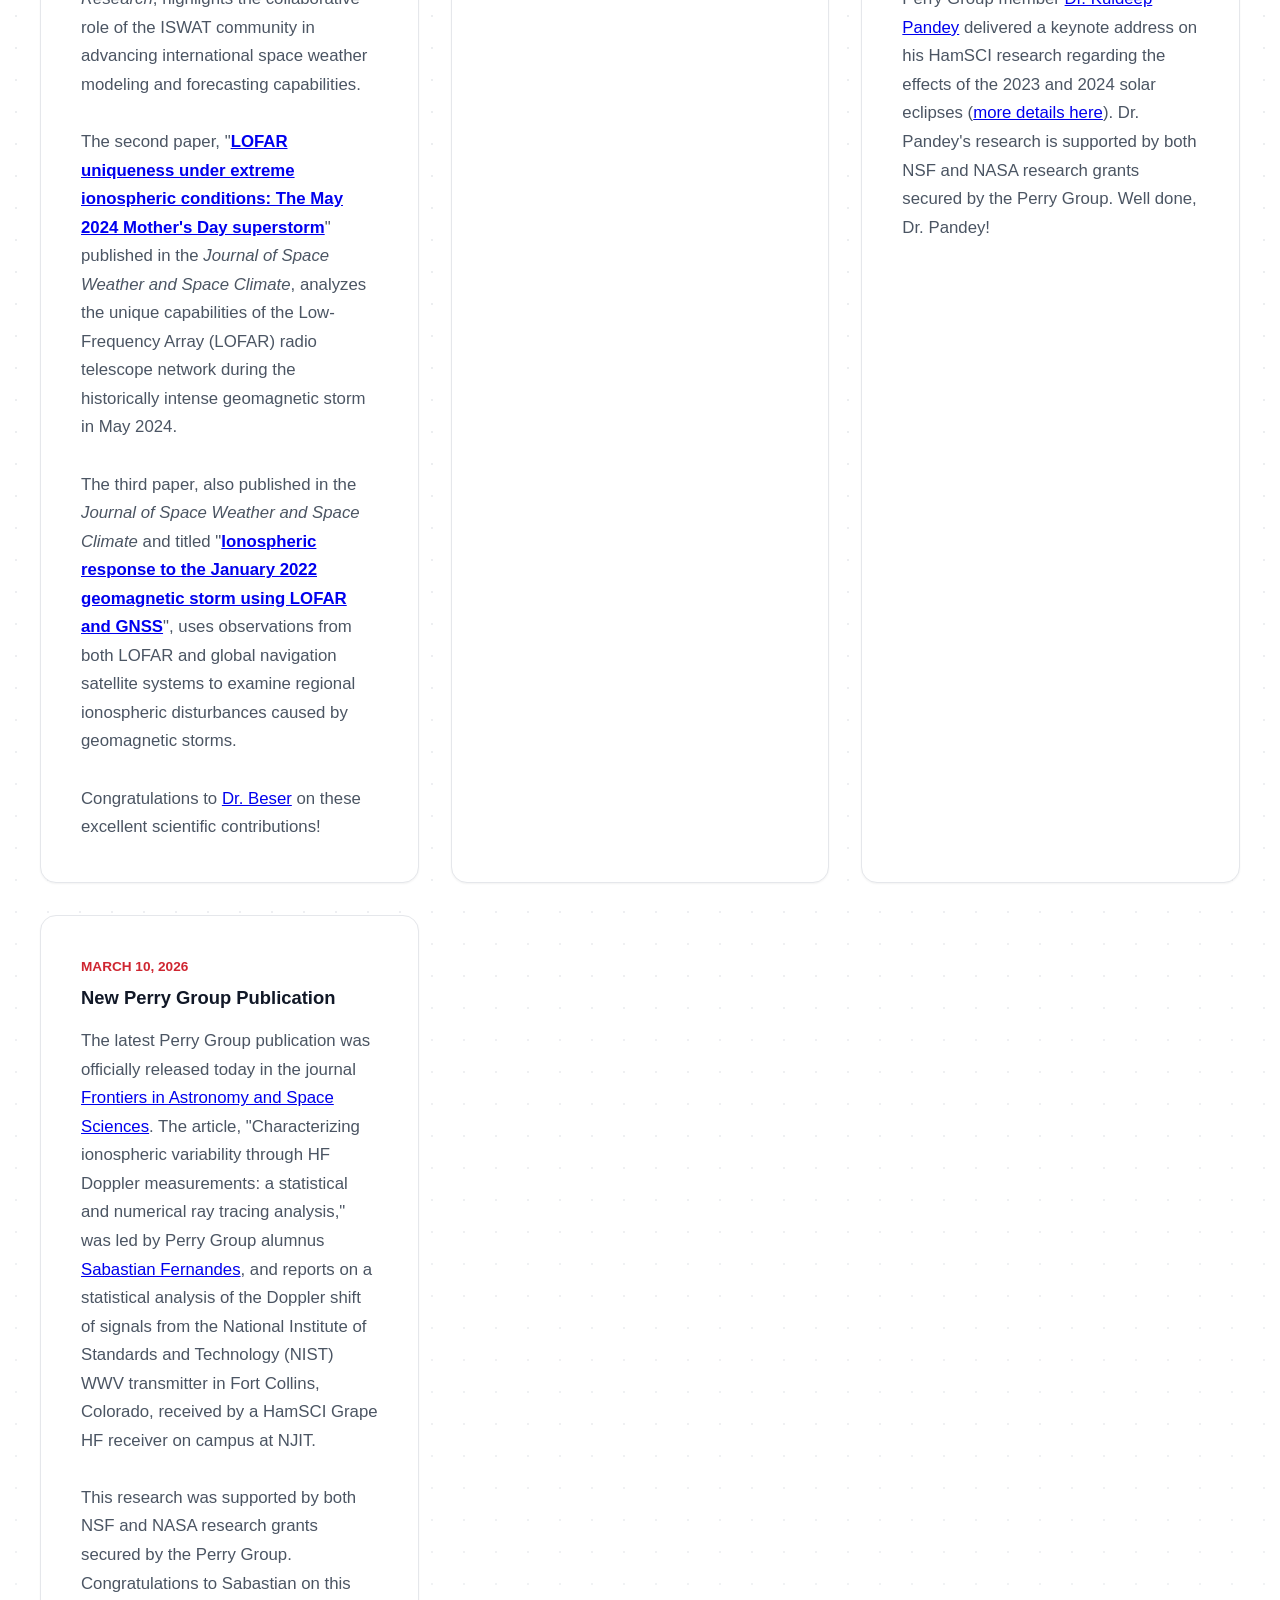
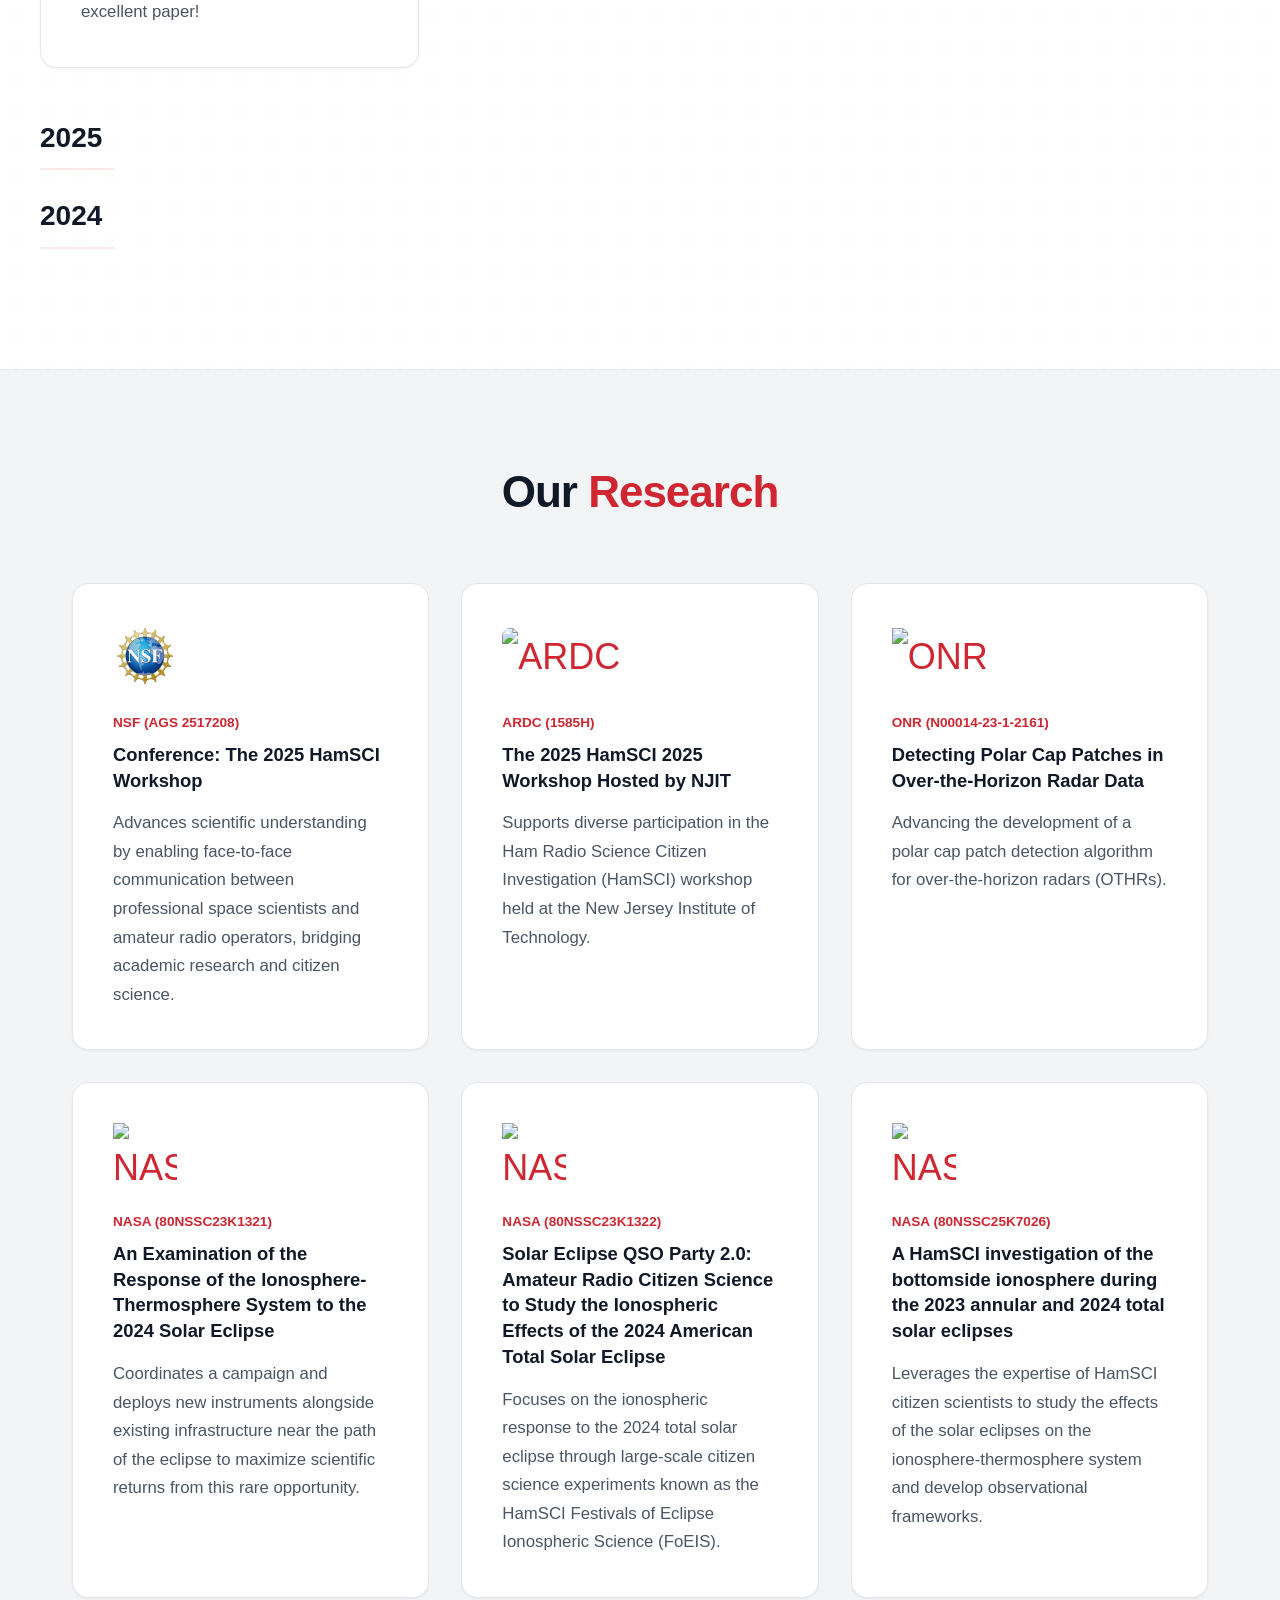
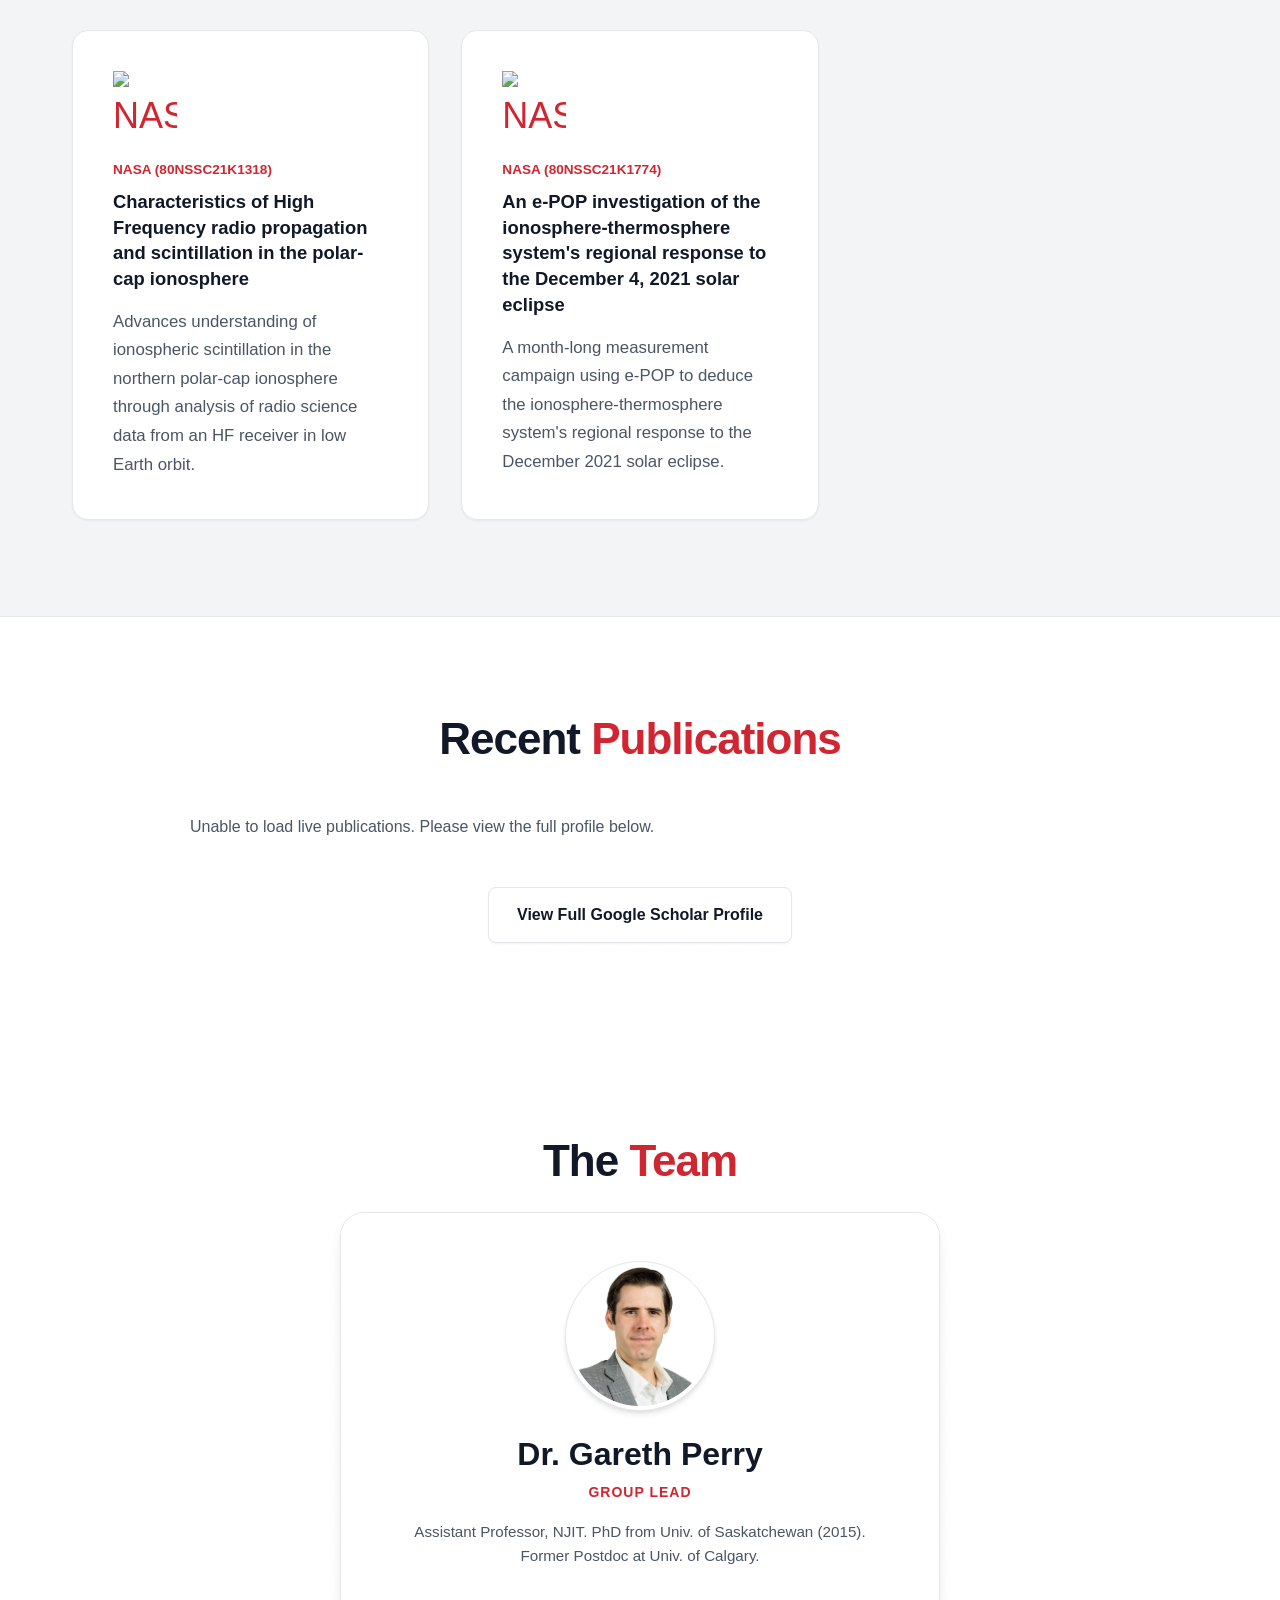
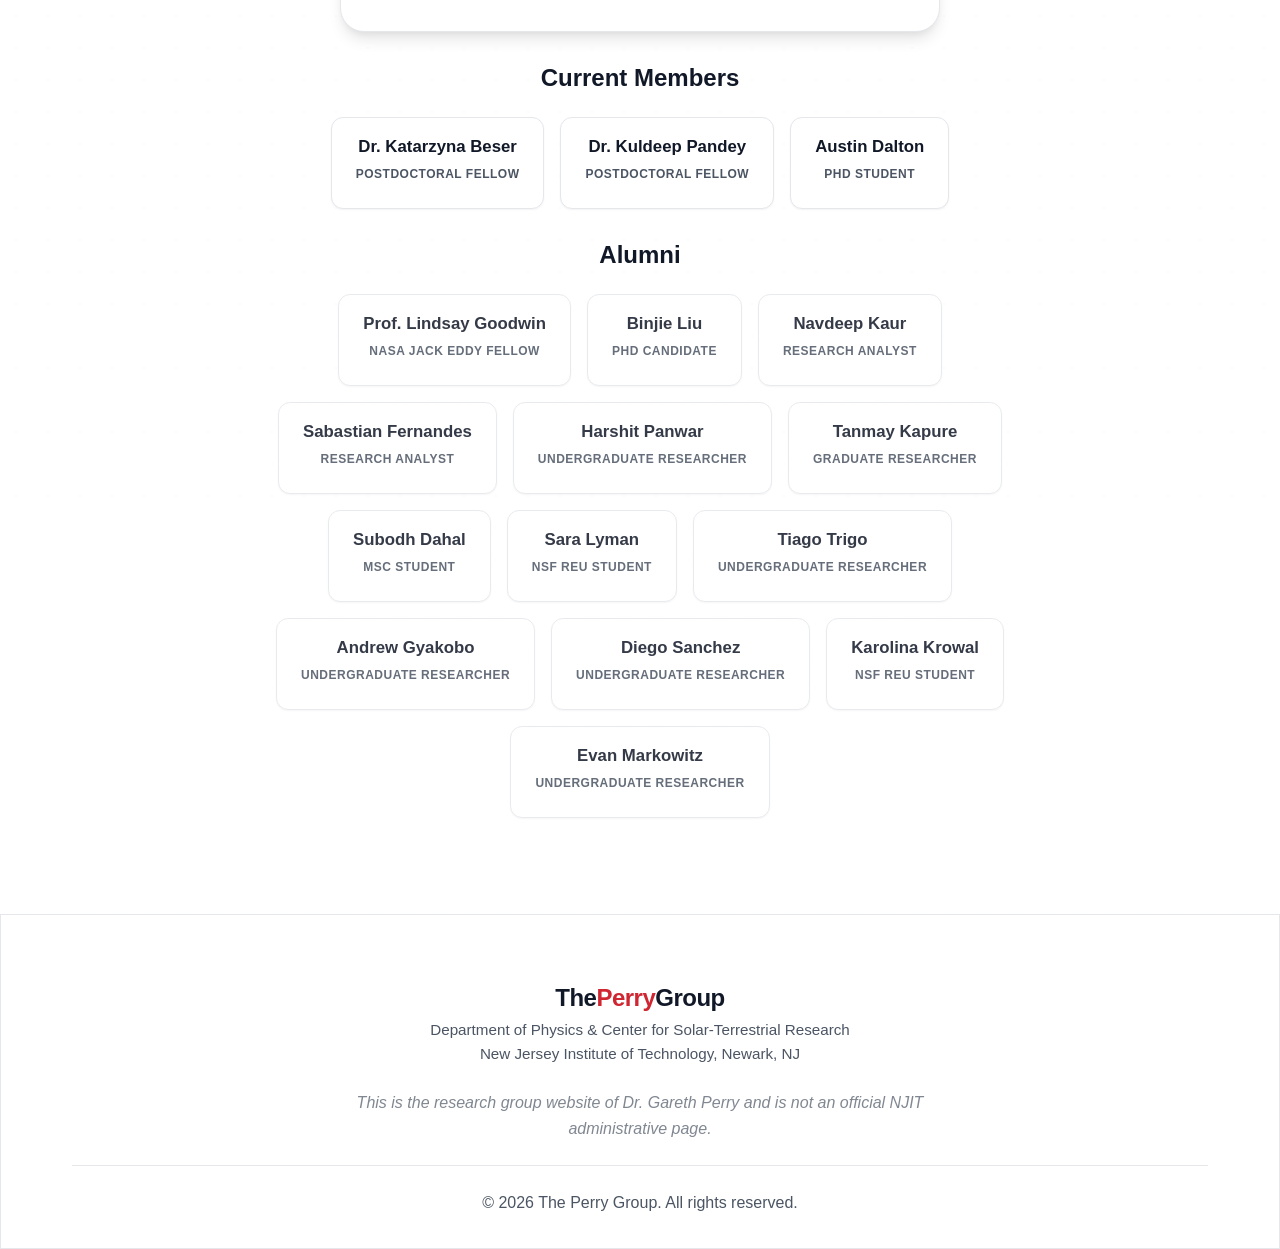
==== commit 28d7ce0f: "Hyperlink all instances of Dr. Perry in the June 5 article" ====
--- a/index.html
+++ b/index.html
@@ -257,7 +257,7 @@
                     <div class="card glass hover-lift fade-in">
                         <div style="font-size: 0.85rem; font-weight: 700; color: var(--color-primary); margin-bottom: 0.5rem; text-transform: uppercase;">June 5, 2026</div>
                         <h3 class="card-title" style="font-size: 1.15rem; line-height: 1.4;">Dr. Perry contributes to recently published article on subauroral plasma dynamics</h3>
-                        <p class="card-text">Dr. <a href="#team-perry">Perry</a> is a contributing author to a recent publication "<a href="https://www.frontiersin.org/journals/astronomy-and-space-sciences/articles/10.3389/fspas.2026.1779791/full" target="_blank" rel="noopener noreferrer"><strong>On the significance of extreme plasma dynamics in the subauroral region</strong></a>", led by NASA's Dr. Bea Gallardo-Lacourt. The paper focuses on the subauroral region and discusses the many unanswered questions regarding processes that take place there, including the now infamous STEVE phenomena, which Dr. Perry has been studying for over a decade.</p>
+                        <p class="card-text"><a href="#team-perry">Dr. Perry</a> is a contributing author to a recent publication "<a href="https://www.frontiersin.org/journals/astronomy-and-space-sciences/articles/10.3389/fspas.2026.1779791/full" target="_blank" rel="noopener noreferrer"><strong>On the significance of extreme plasma dynamics in the subauroral region</strong></a>", led by NASA's Dr. Bea Gallardo-Lacourt. The paper focuses on the subauroral region and discusses the many unanswered questions regarding processes that take place there, including the now infamous STEVE phenomena, which <a href="#team-perry">Dr. Perry</a> has been studying for over a decade.</p>
                     </div>
 
                     <div class="card glass hover-lift fade-in">
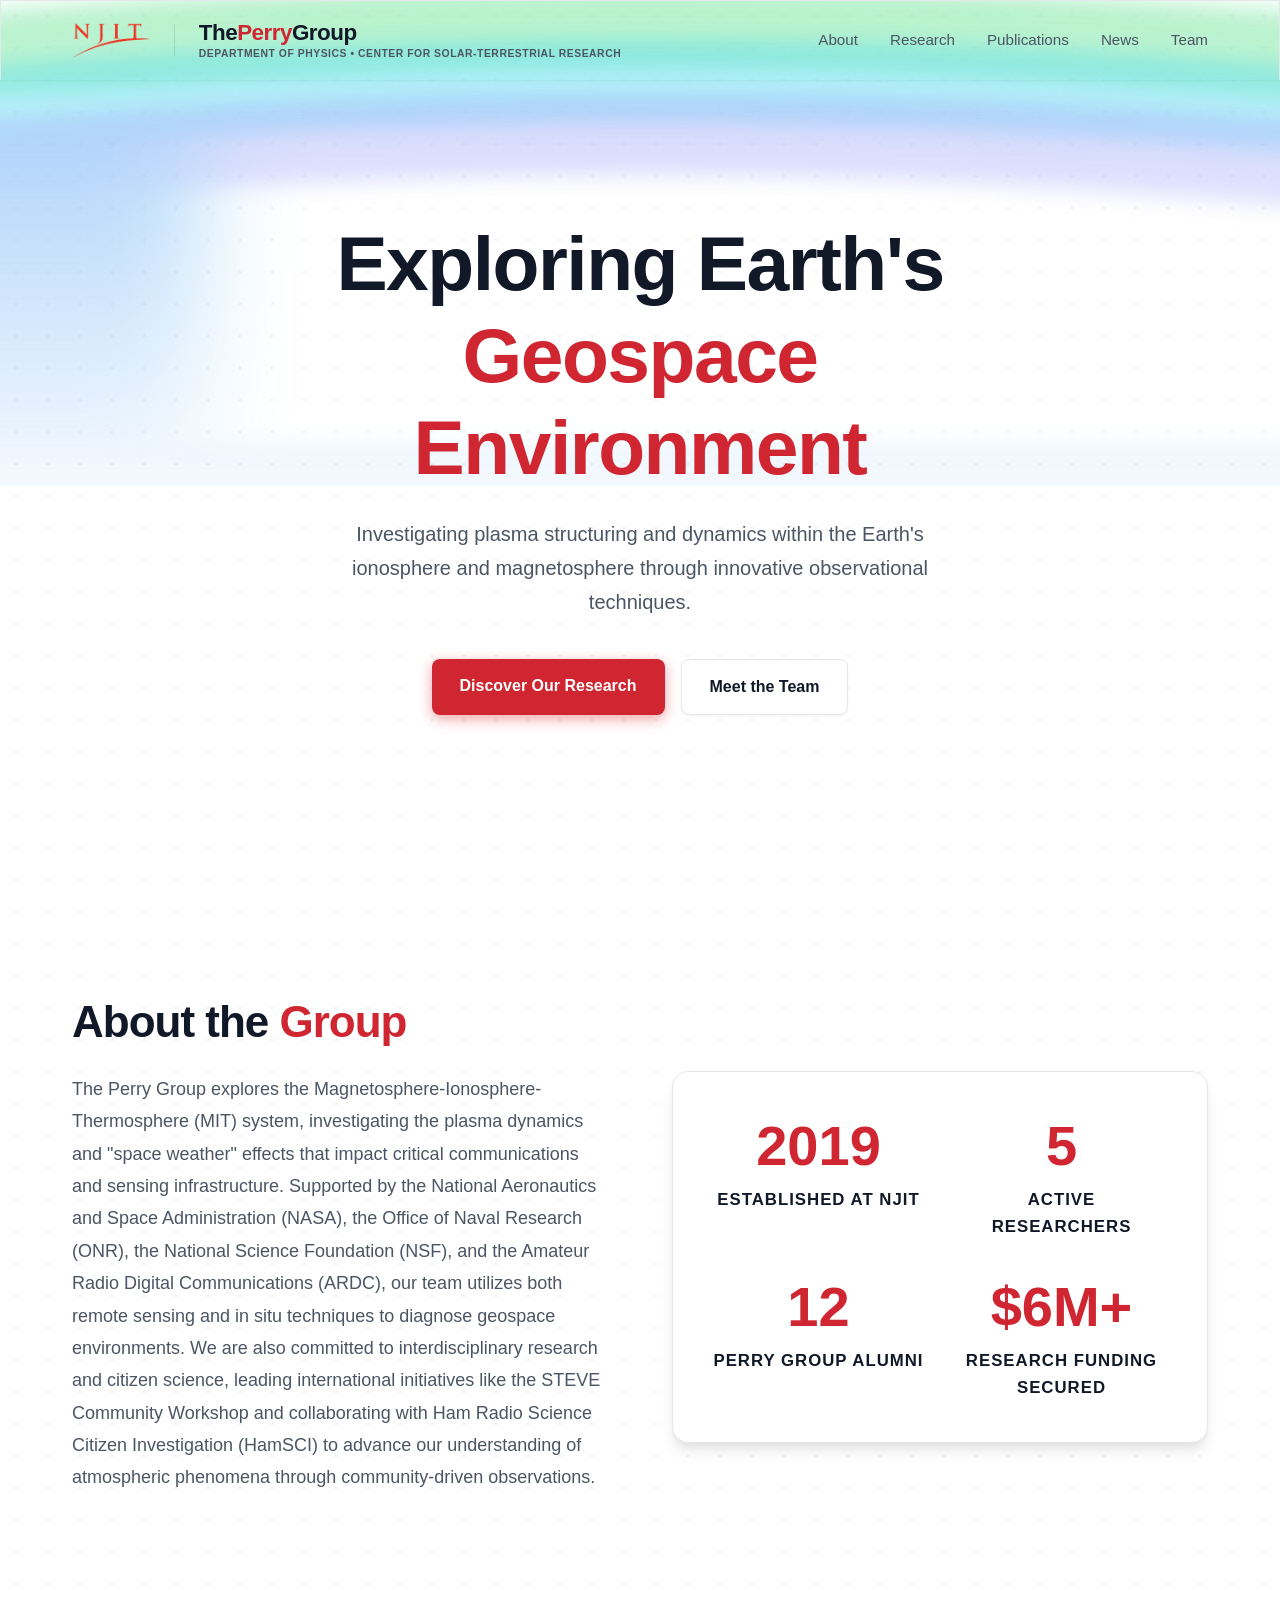
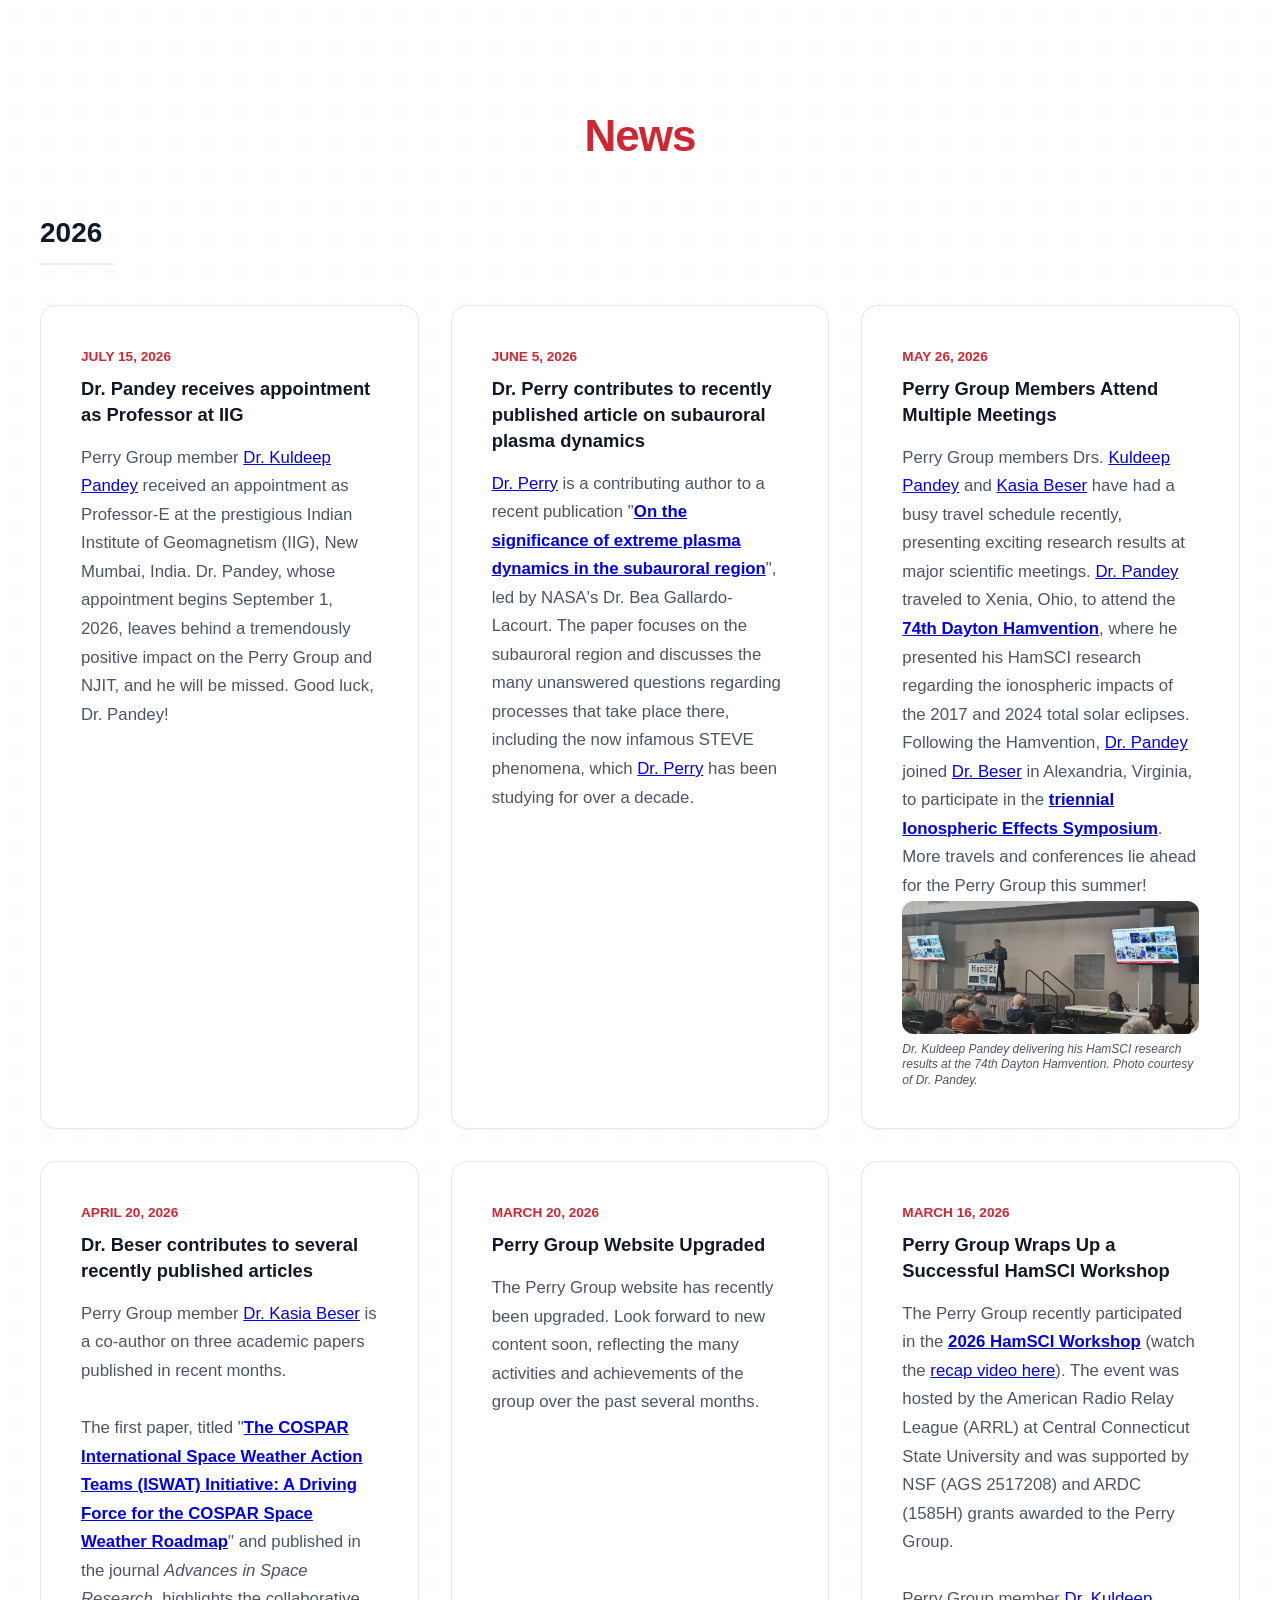
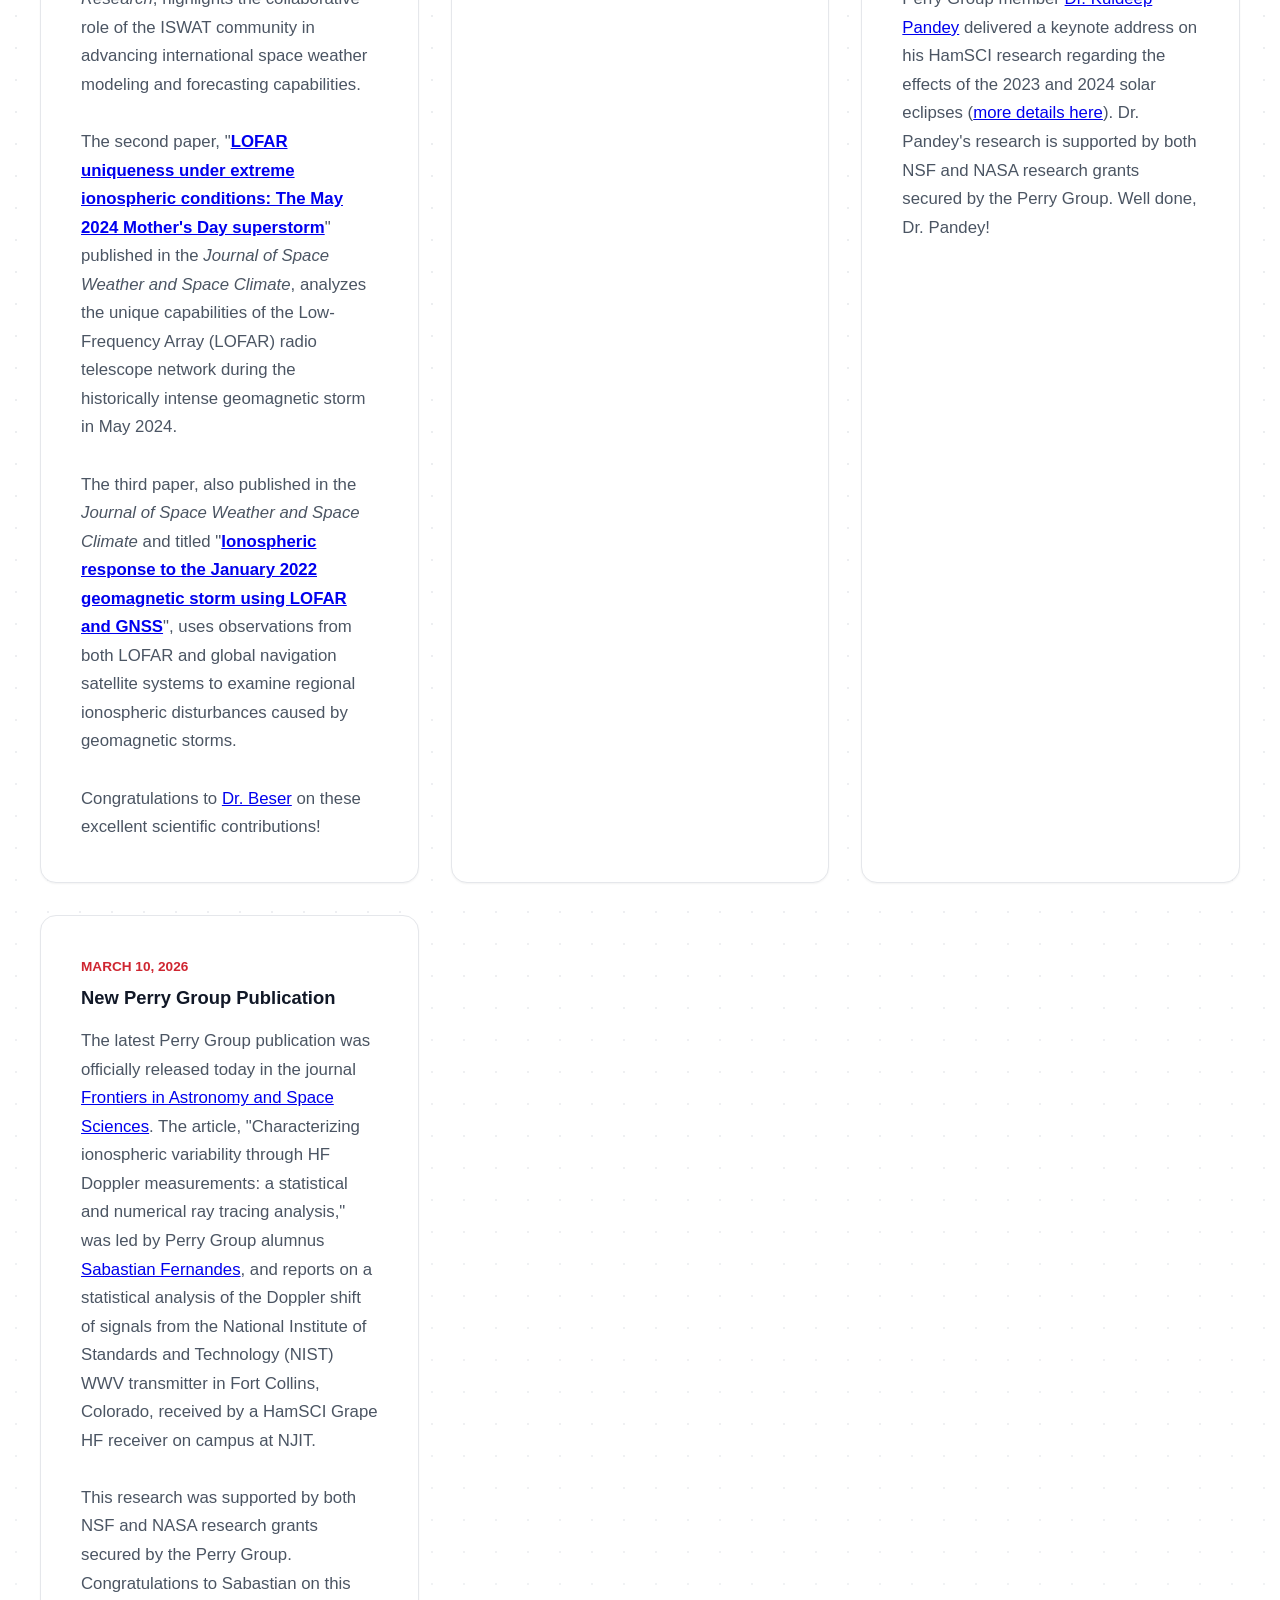
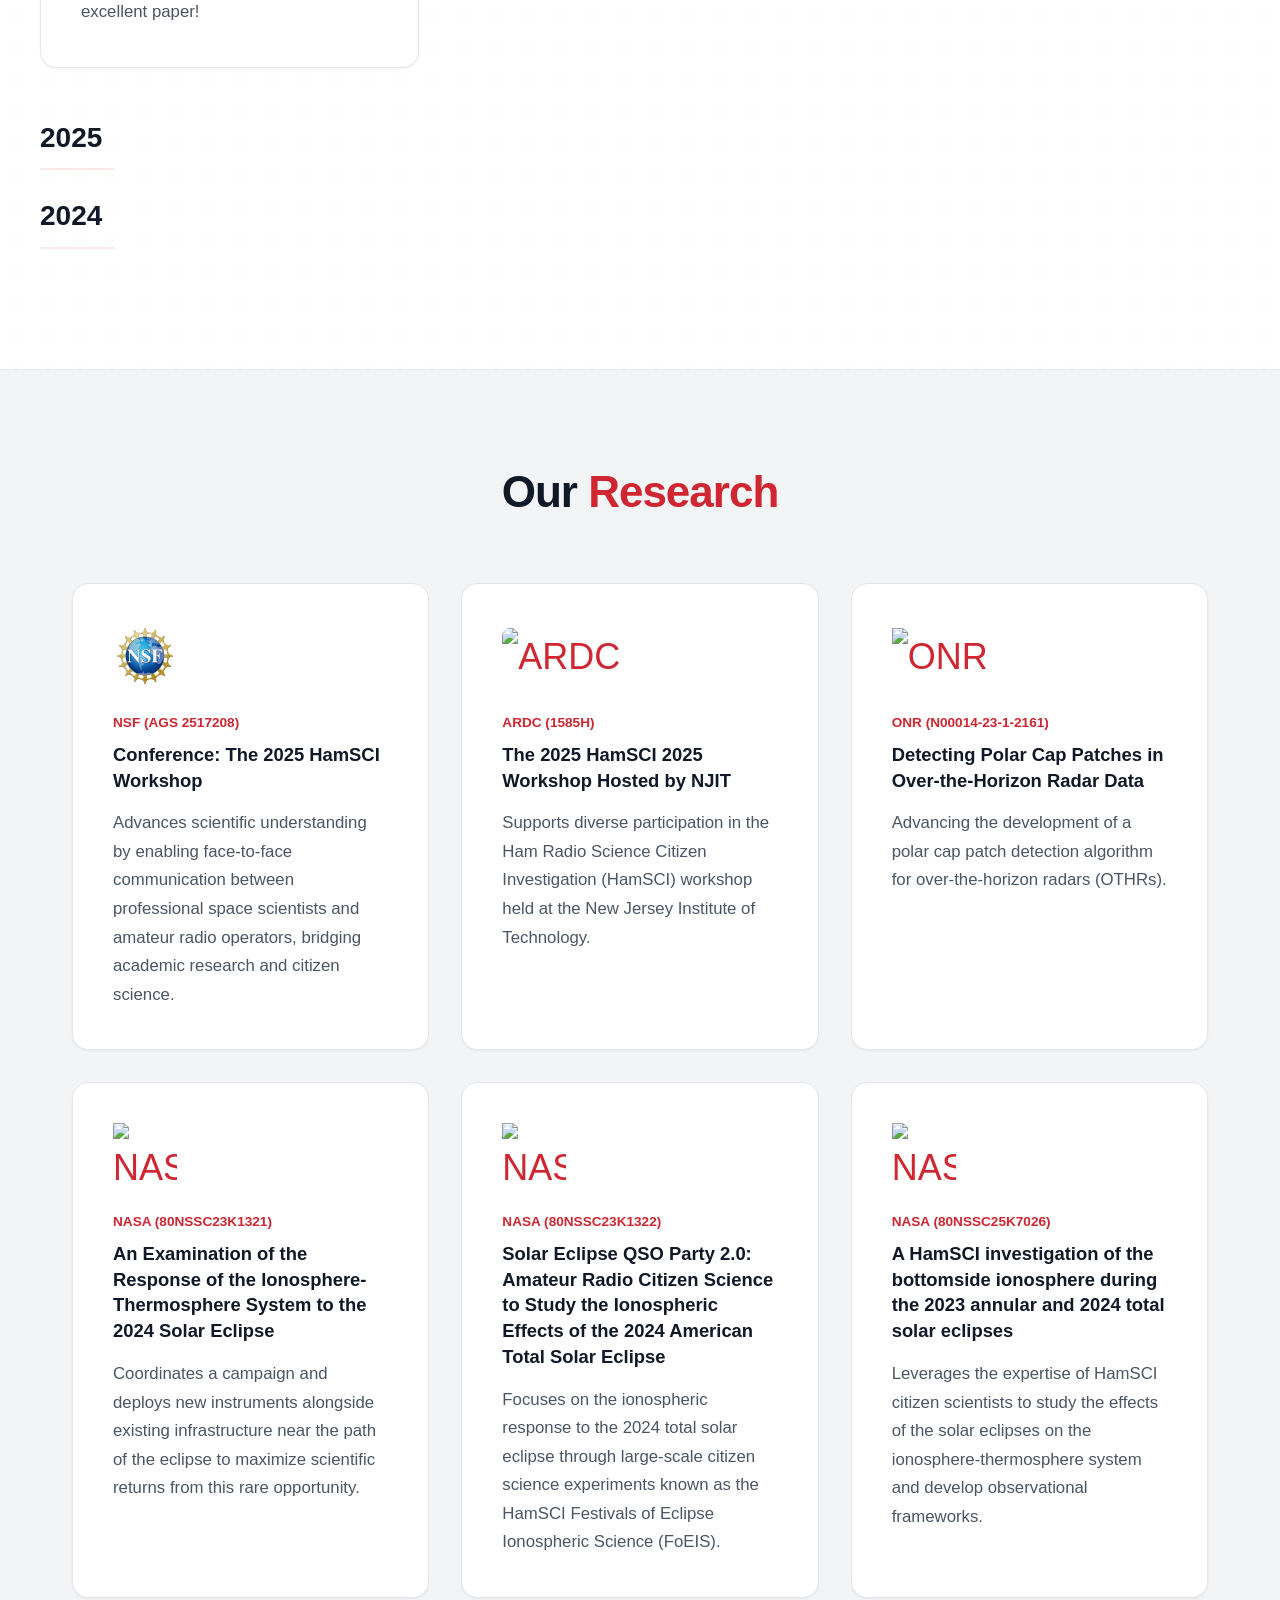
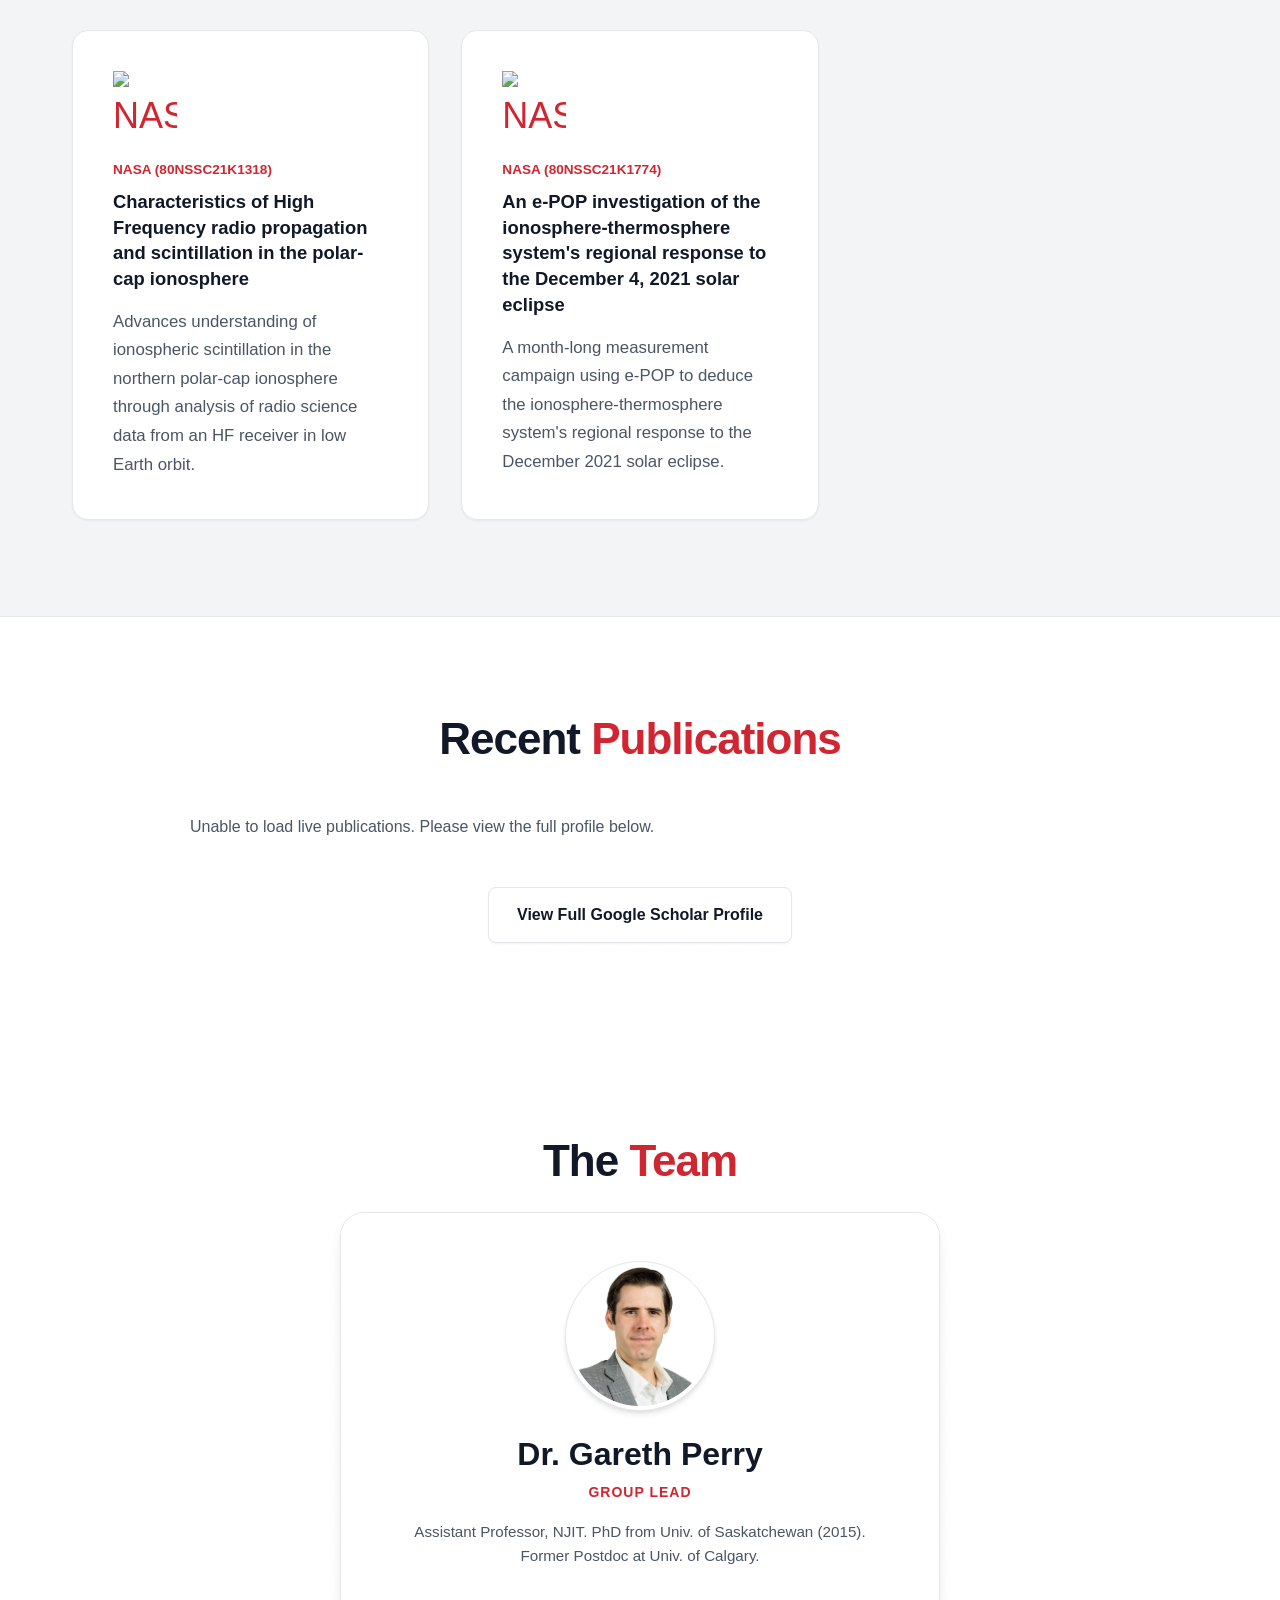
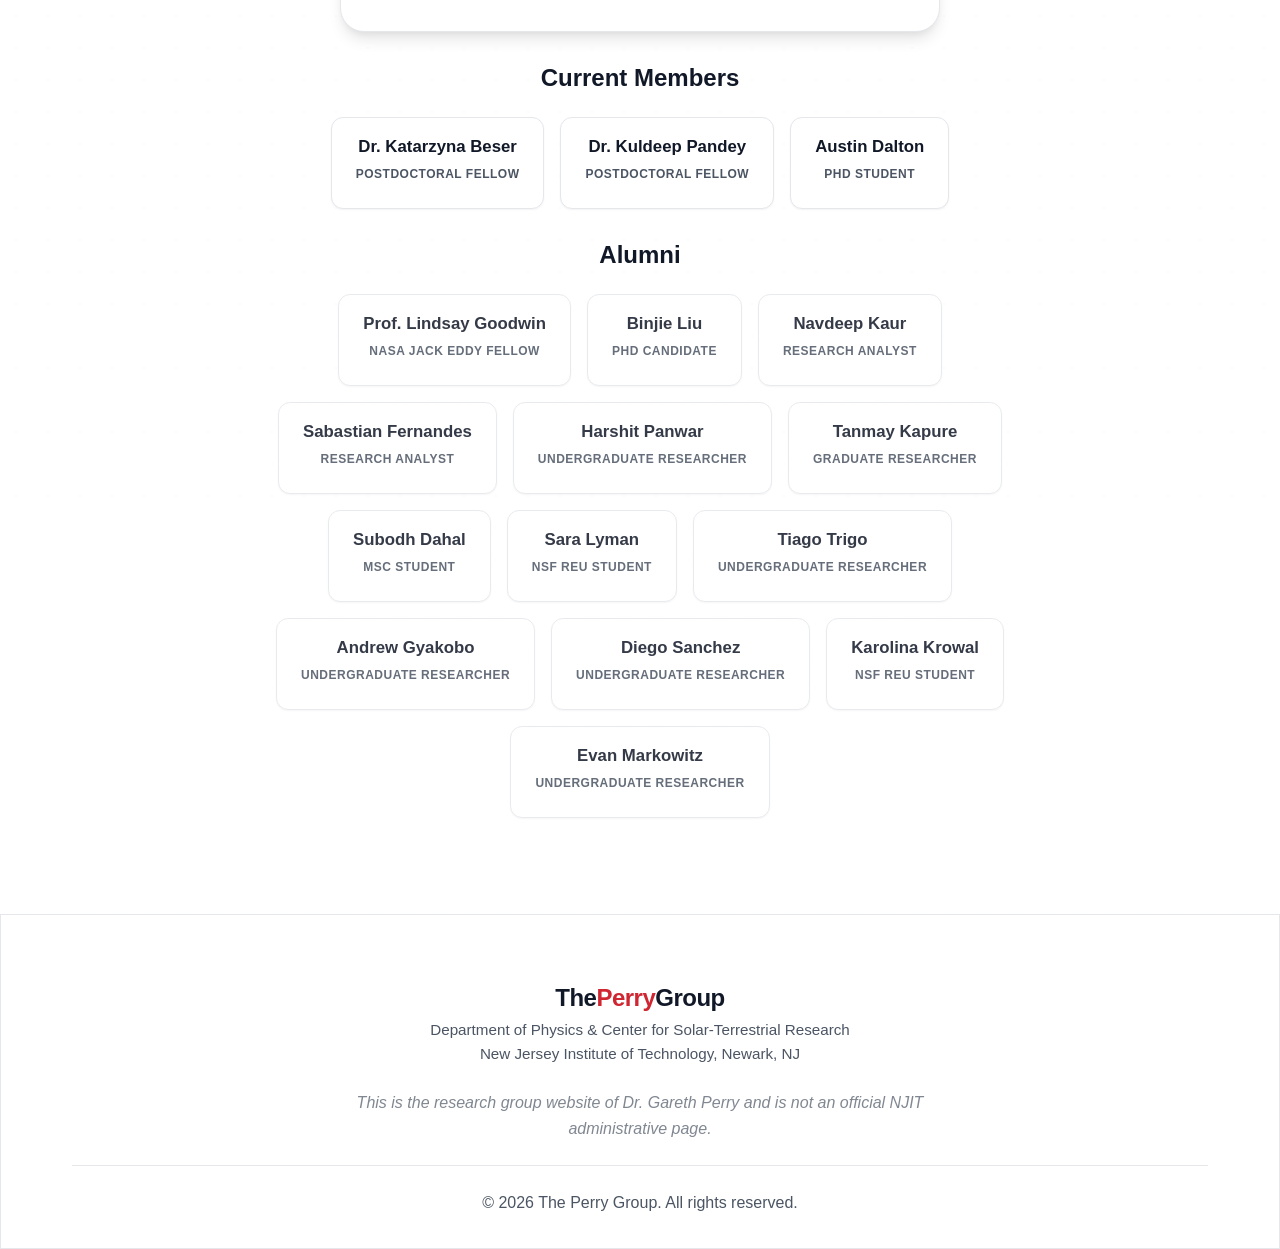
==== commit 18cd7d8c: "Update Dr. Pandey appointment title to Professor-E" ====
--- a/index.html
+++ b/index.html
@@ -250,8 +250,8 @@
                 <div class="grid" style="grid-template-columns: repeat(auto-fit, minmax(300px, 1fr)); gap: 2rem; margin-top: 1rem;">
                     <div class="card glass hover-lift fade-in">
                         <div style="font-size: 0.85rem; font-weight: 700; color: var(--color-primary); margin-bottom: 0.5rem; text-transform: uppercase;">July 15, 2026</div>
-                        <h3 class="card-title" style="font-size: 1.15rem; line-height: 1.4;">Dr. Pandey receives appointment as Assistant Professor at IIG</h3>
-                        <p class="card-text">Perry Group member <a href="#team-pandey">Dr. Kuldeep Pandey</a> received an appointment as Assistant Professor-E at the prestigious Indian Institute of Geomagnetism (IIG), New Mumbai, India. Dr. Pandey, whose appointment begins September 1, 2026, leaves behind a tremendously positive impact on the Perry Group and NJIT, and he will be missed. Good luck, Dr. Pandey!</p>
+                        <h3 class="card-title" style="font-size: 1.15rem; line-height: 1.4;">Dr. Pandey receives appointment as Professor at IIG</h3>
+                        <p class="card-text">Perry Group member <a href="#team-pandey">Dr. Kuldeep Pandey</a> received an appointment as Professor-E at the prestigious Indian Institute of Geomagnetism (IIG), New Mumbai, India. Dr. Pandey, whose appointment begins September 1, 2026, leaves behind a tremendously positive impact on the Perry Group and NJIT, and he will be missed. Good luck, Dr. Pandey!</p>
                     </div>
 
                     <div class="card glass hover-lift fade-in">
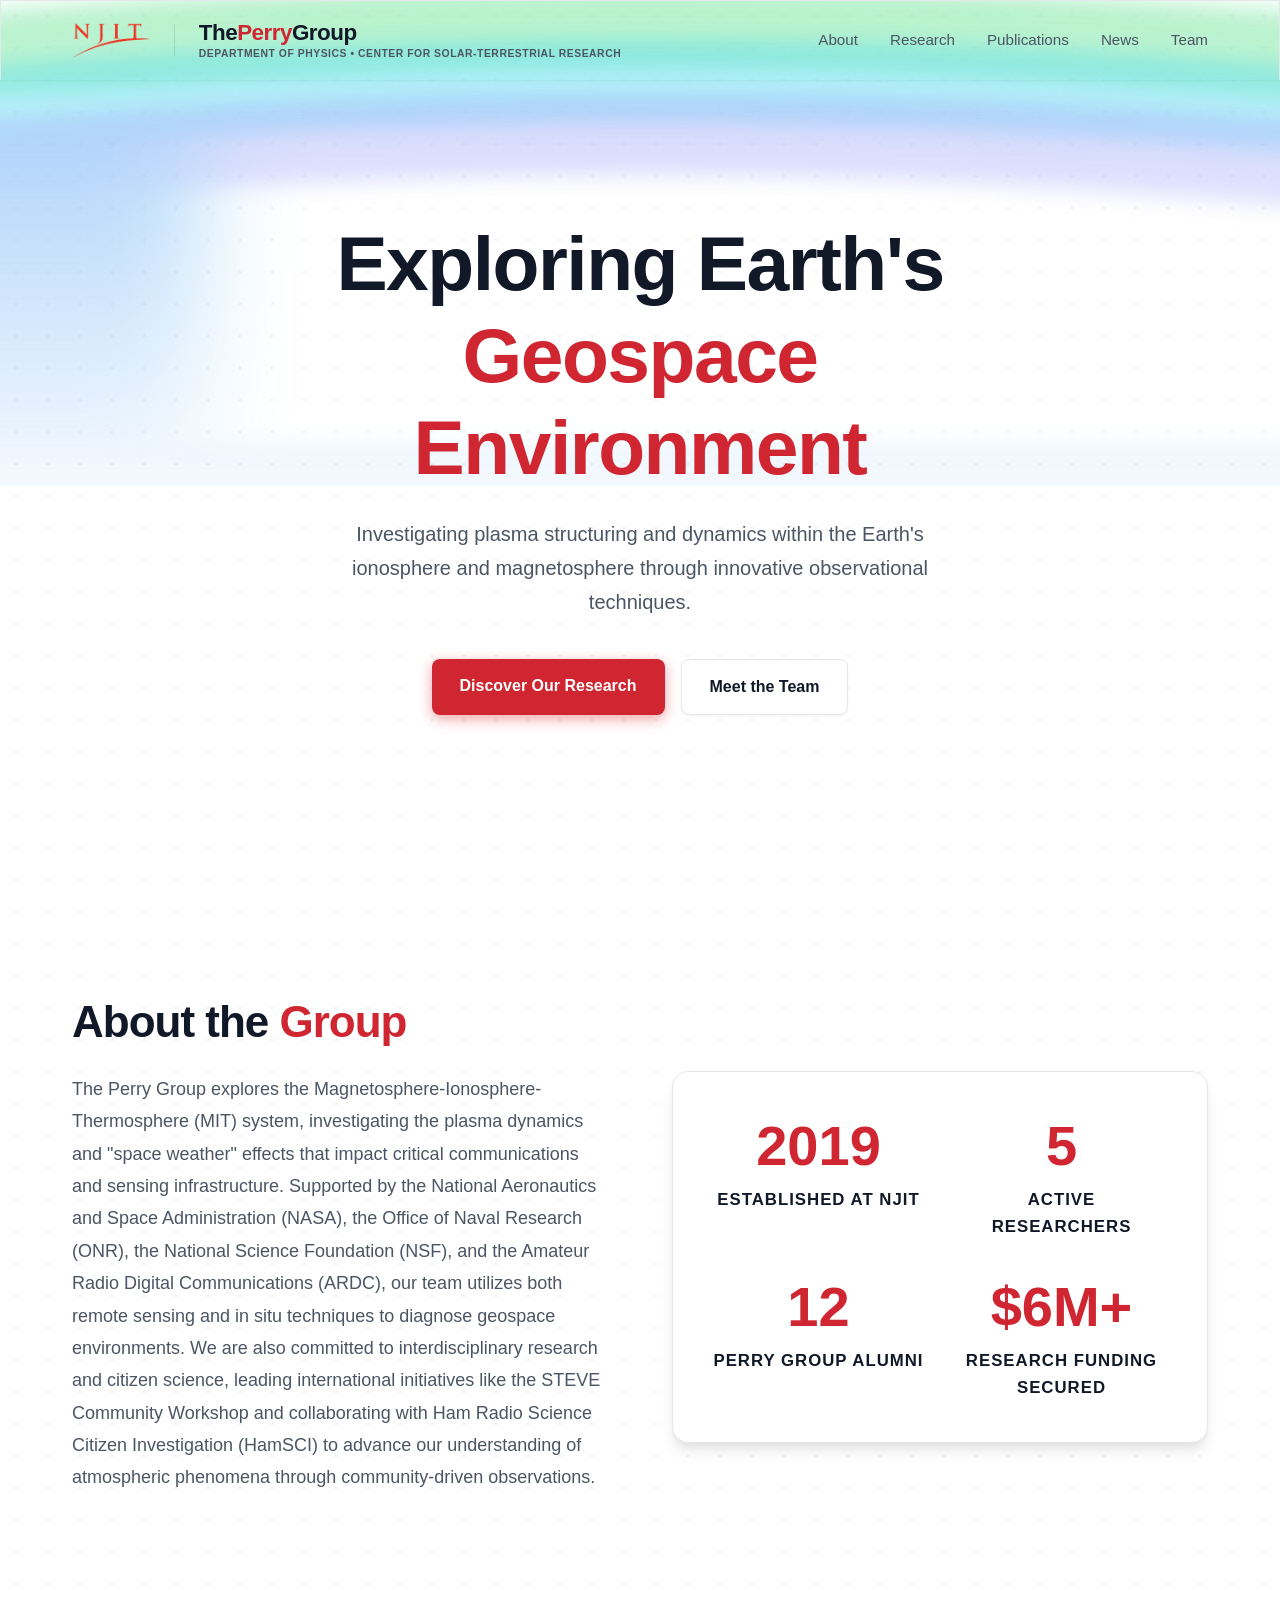
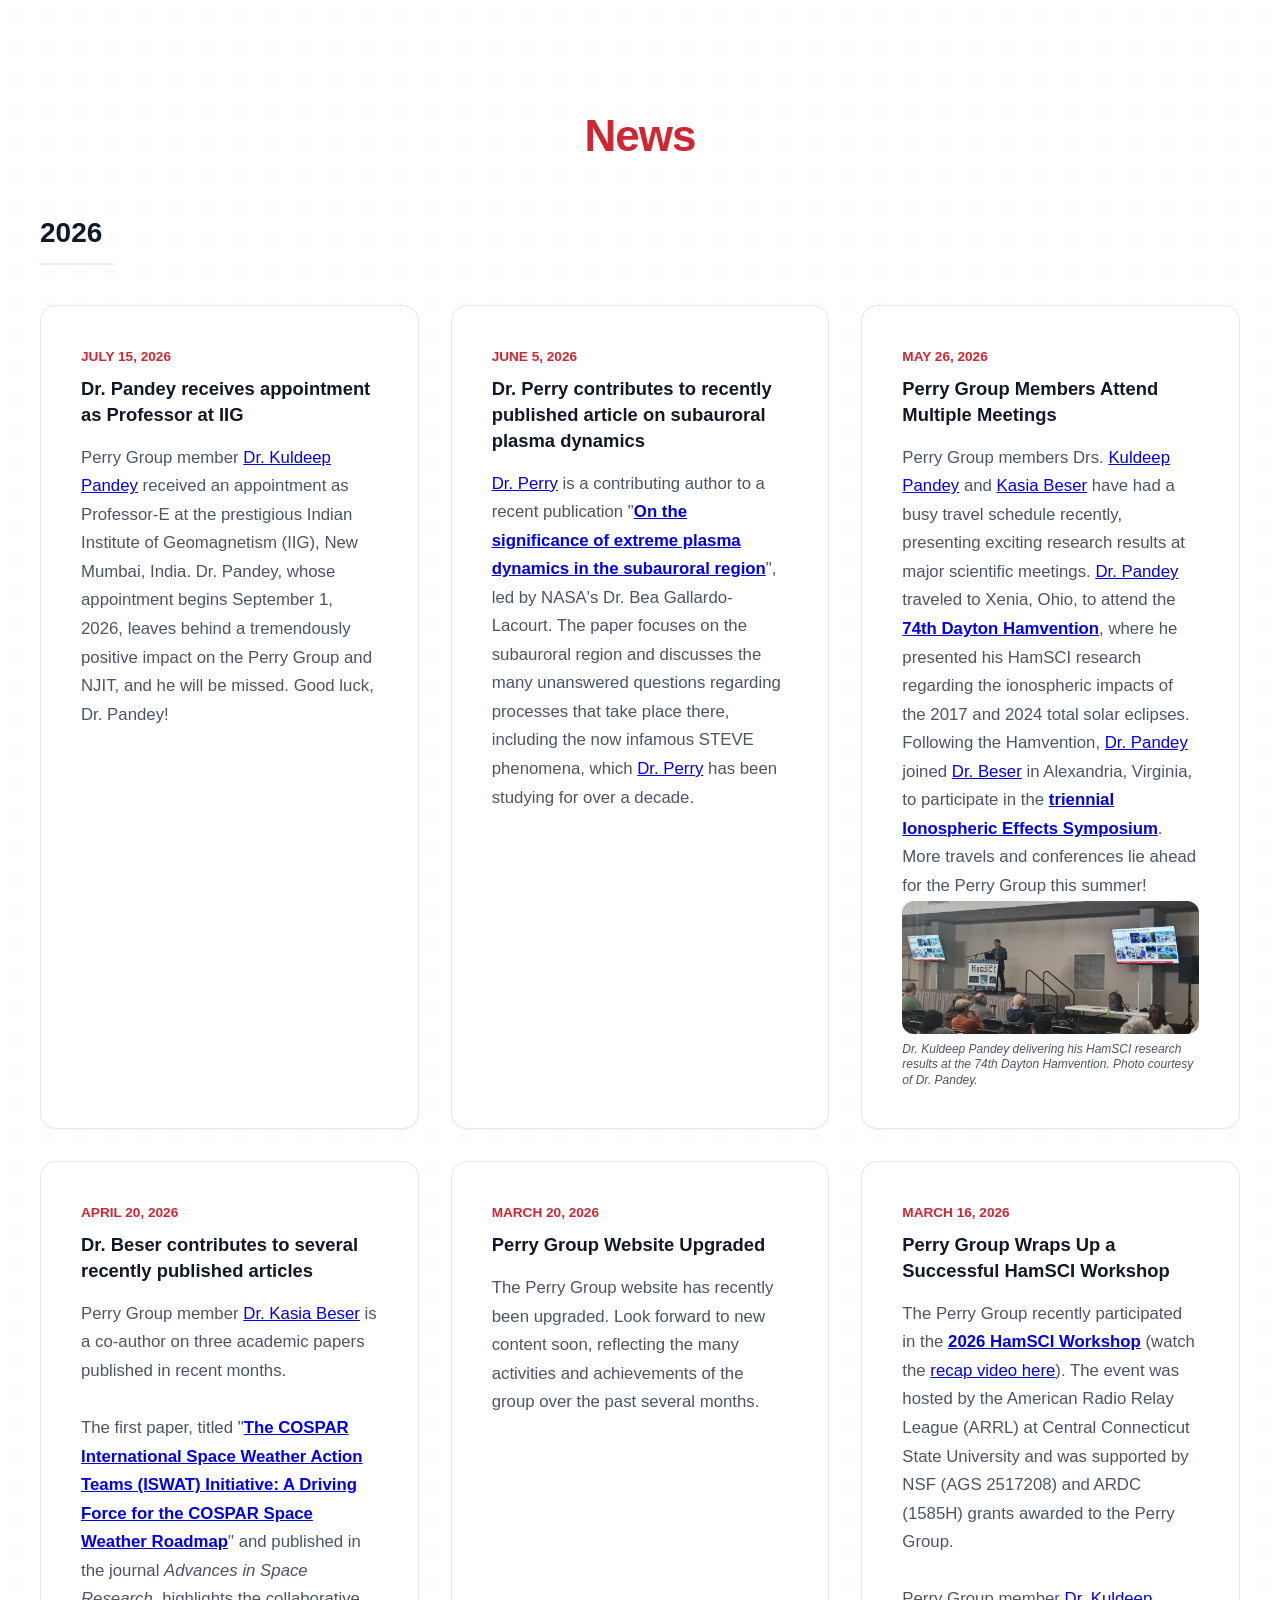
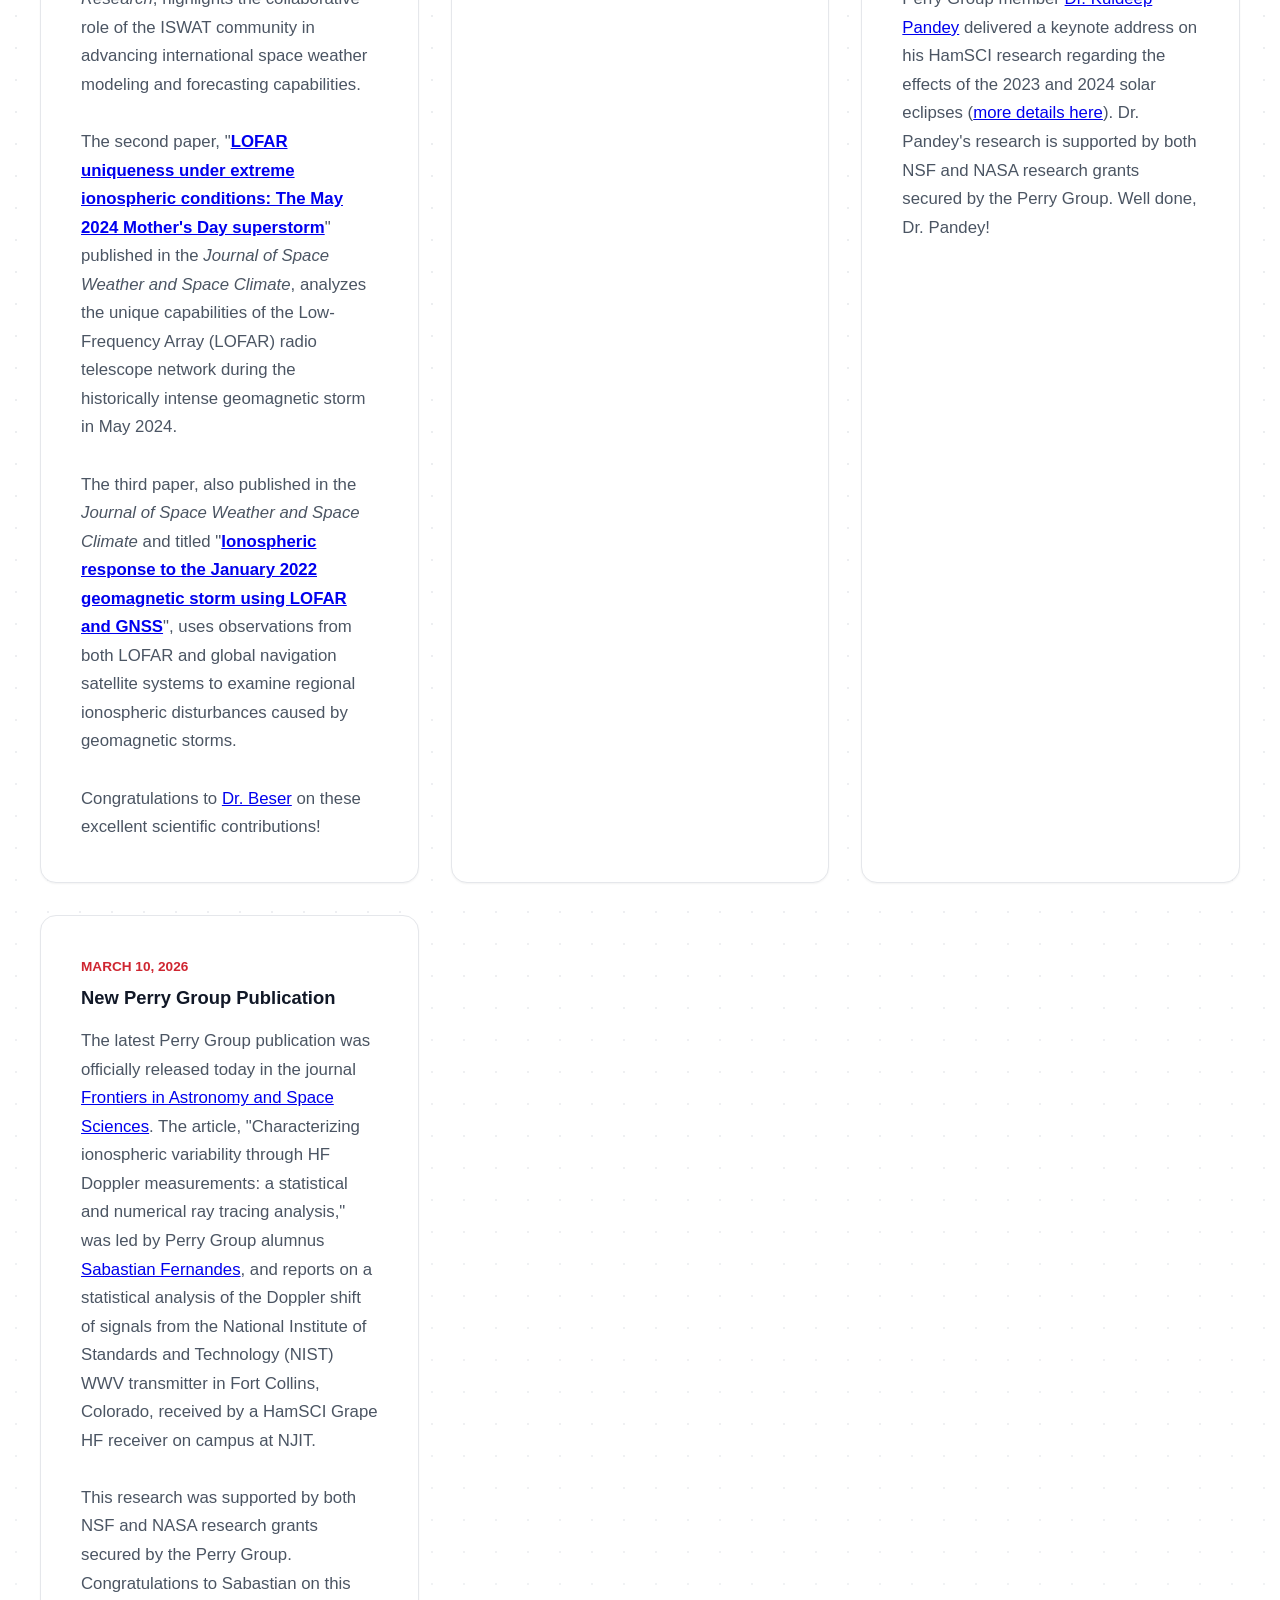
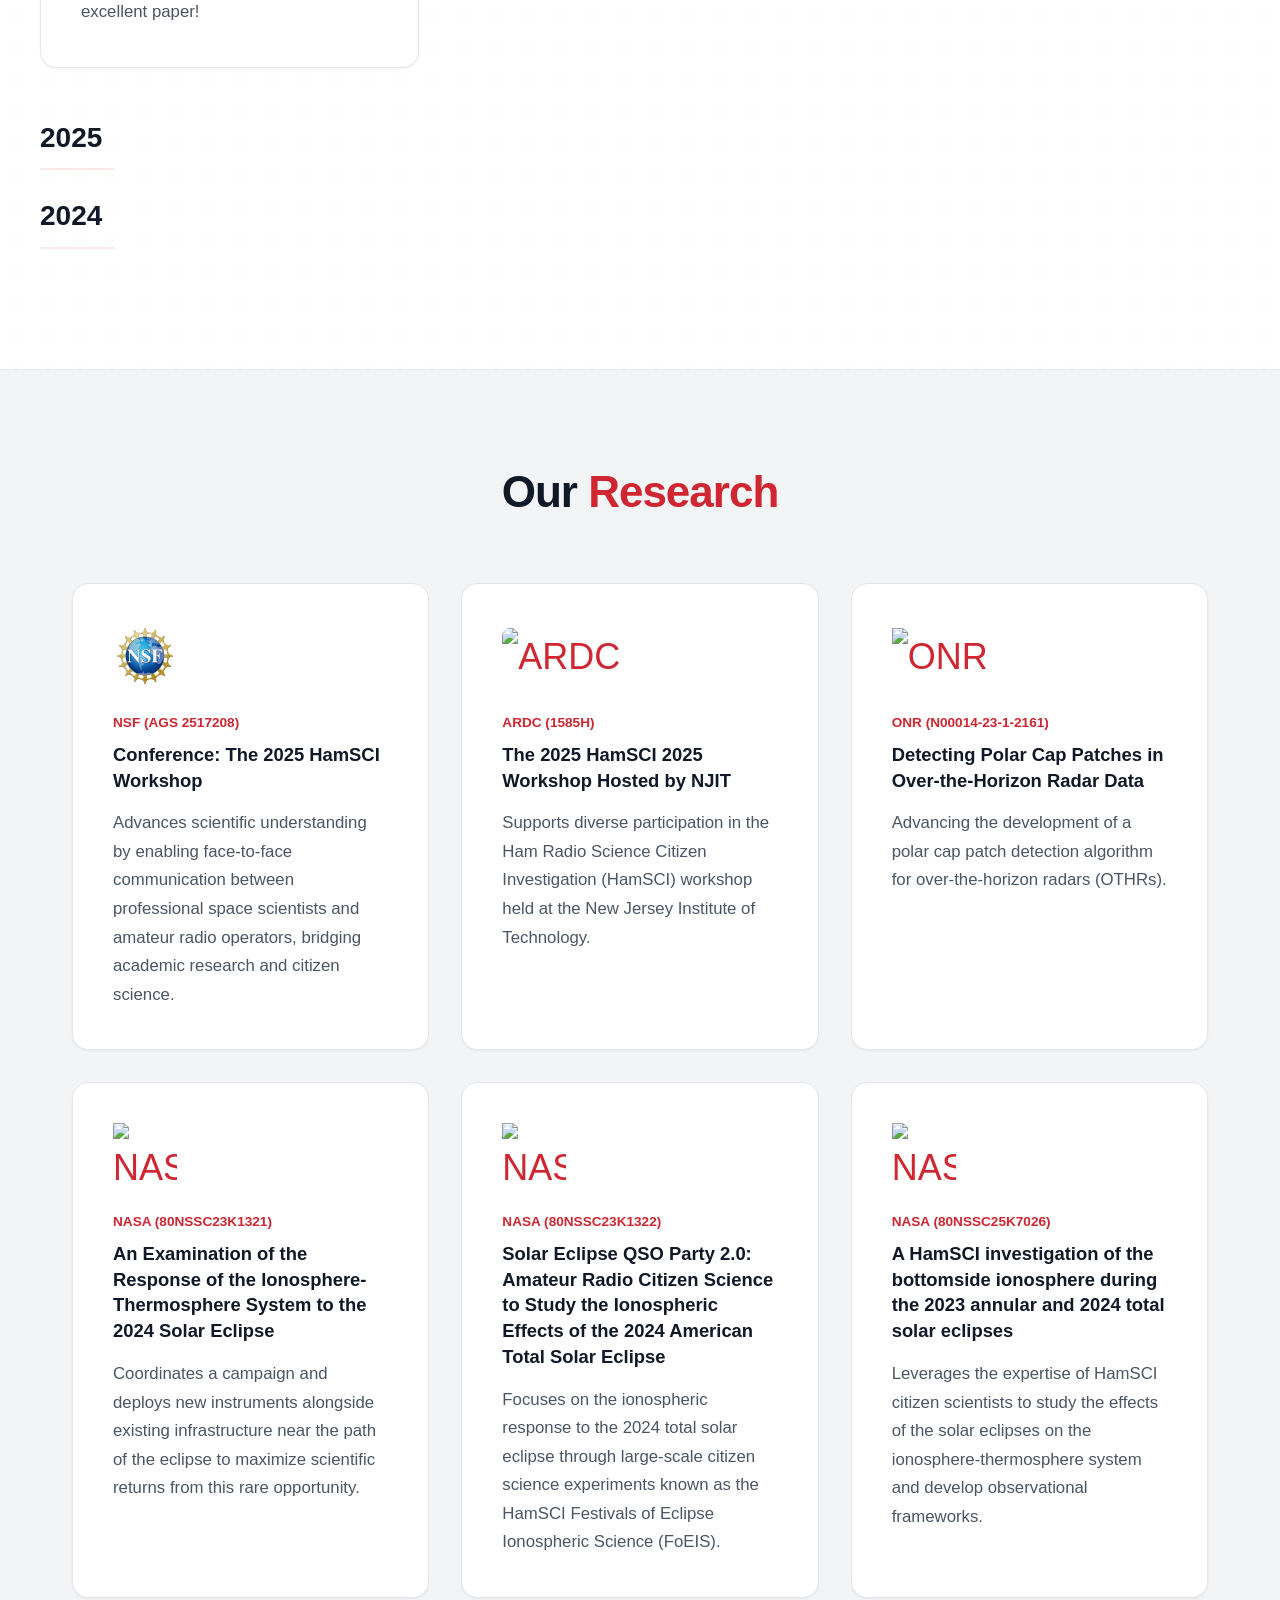
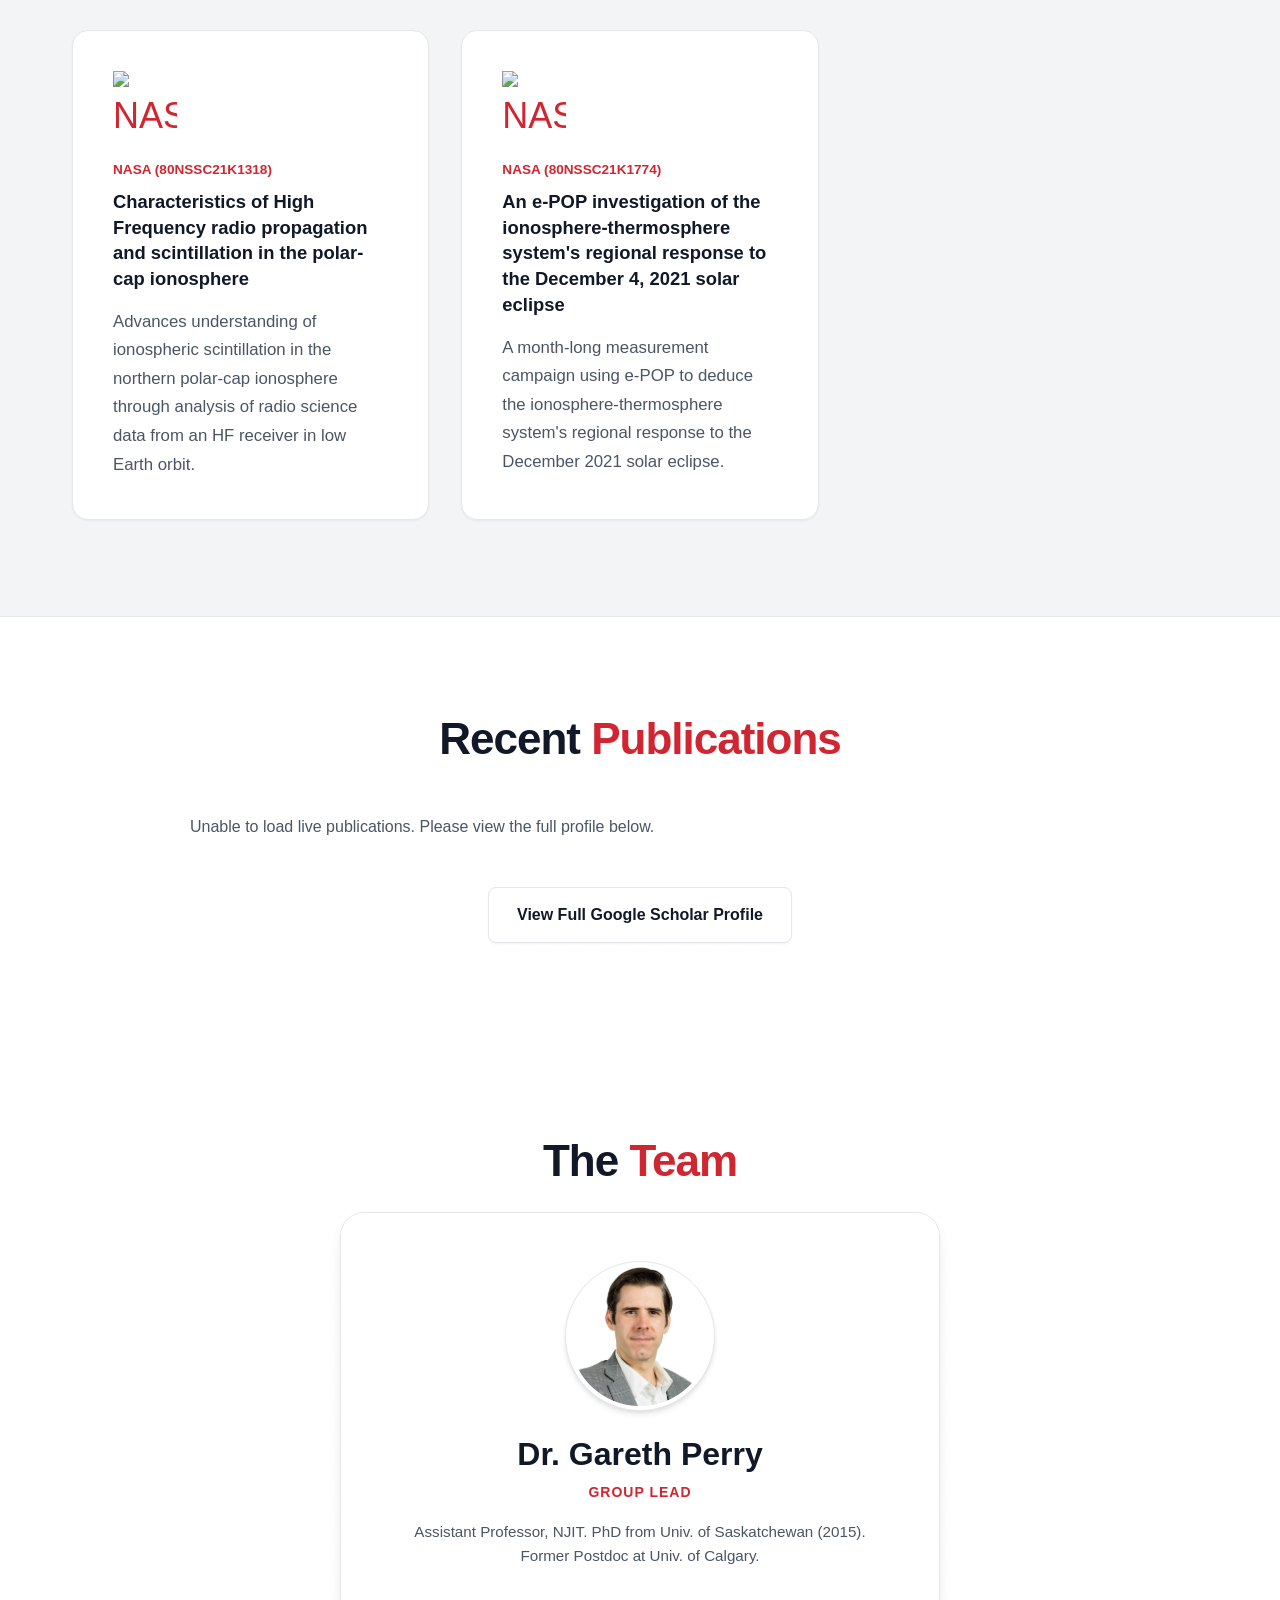
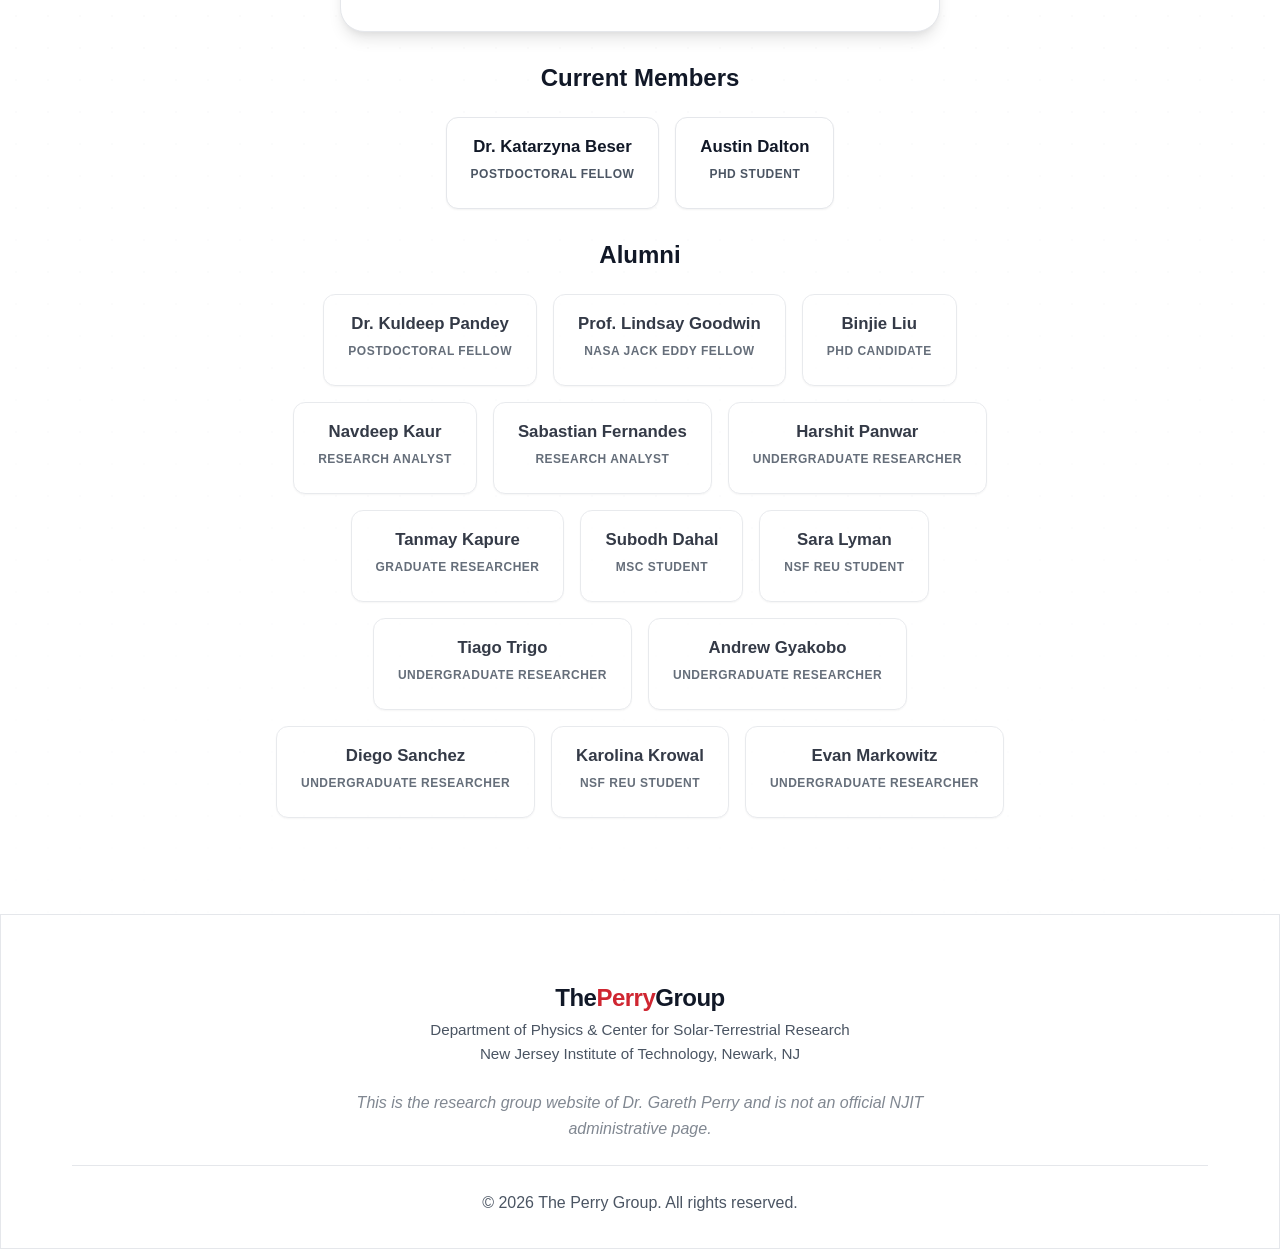
==== commit 0a8411be: "Move Dr. Kuldeep Pandey to Alumni" ====
--- a/index.html
+++ b/index.html
@@ -621,12 +621,6 @@
                             <span class="member-role">Postdoctoral Fellow</span>
                             <i class="ph ph-linkedin-logo" style="margin-top: 0.25rem; font-size: 1rem; opacity: 0.8;"></i>
                         </a>
-                        <a id="team-pandey" href="https://www.linkedin.com/in/dr-kuldeep-pandey/" target="_blank" rel="noopener noreferrer"
-                            class="student-chip glass hover-lift text-center">
-                            <span class="member-name">Dr. Kuldeep Pandey</span>
-                            <span class="member-role">Postdoctoral Fellow</span>
-                            <i class="ph ph-linkedin-logo" style="margin-top: 0.25rem; font-size: 1rem; opacity: 0.8;"></i>
-                        </a>
                         <a href="https://www.linkedin.com/in/austin-dalton-204a4a3a7/" target="_blank" rel="noopener noreferrer"
                             class="student-chip glass hover-lift text-center">
                             <span class="member-name">Austin Dalton</span>
@@ -639,6 +633,12 @@
                 <div class="mt-8">
                     <h3 class="text-xl font-medium text-center mb-6 text-light fade-in delay-1">Alumni</h3>
                     <div class="student-grid fade-in delay-2" style="opacity: 0.85;">
+                        <a id="team-pandey" href="https://www.linkedin.com/in/dr-kuldeep-pandey/" target="_blank" rel="noopener noreferrer"
+                            class="student-chip glass hover-lift">
+                            <span class="member-name">Dr. Kuldeep Pandey</span>
+                            <span class="member-role">Postdoctoral Fellow</span>
+                            <i class="ph ph-linkedin-logo" style="margin-top: 0.25rem; font-size: 1rem; opacity: 0.8;"></i>
+                        </a>
                         <a id="team-goodwin" href="https://www.linkedin.com/in/lindsay-v-goodwin/" target="_blank" rel="noopener noreferrer"
                             class="student-chip glass hover-lift">
                             <span class="member-name">Prof. Lindsay Goodwin</span>
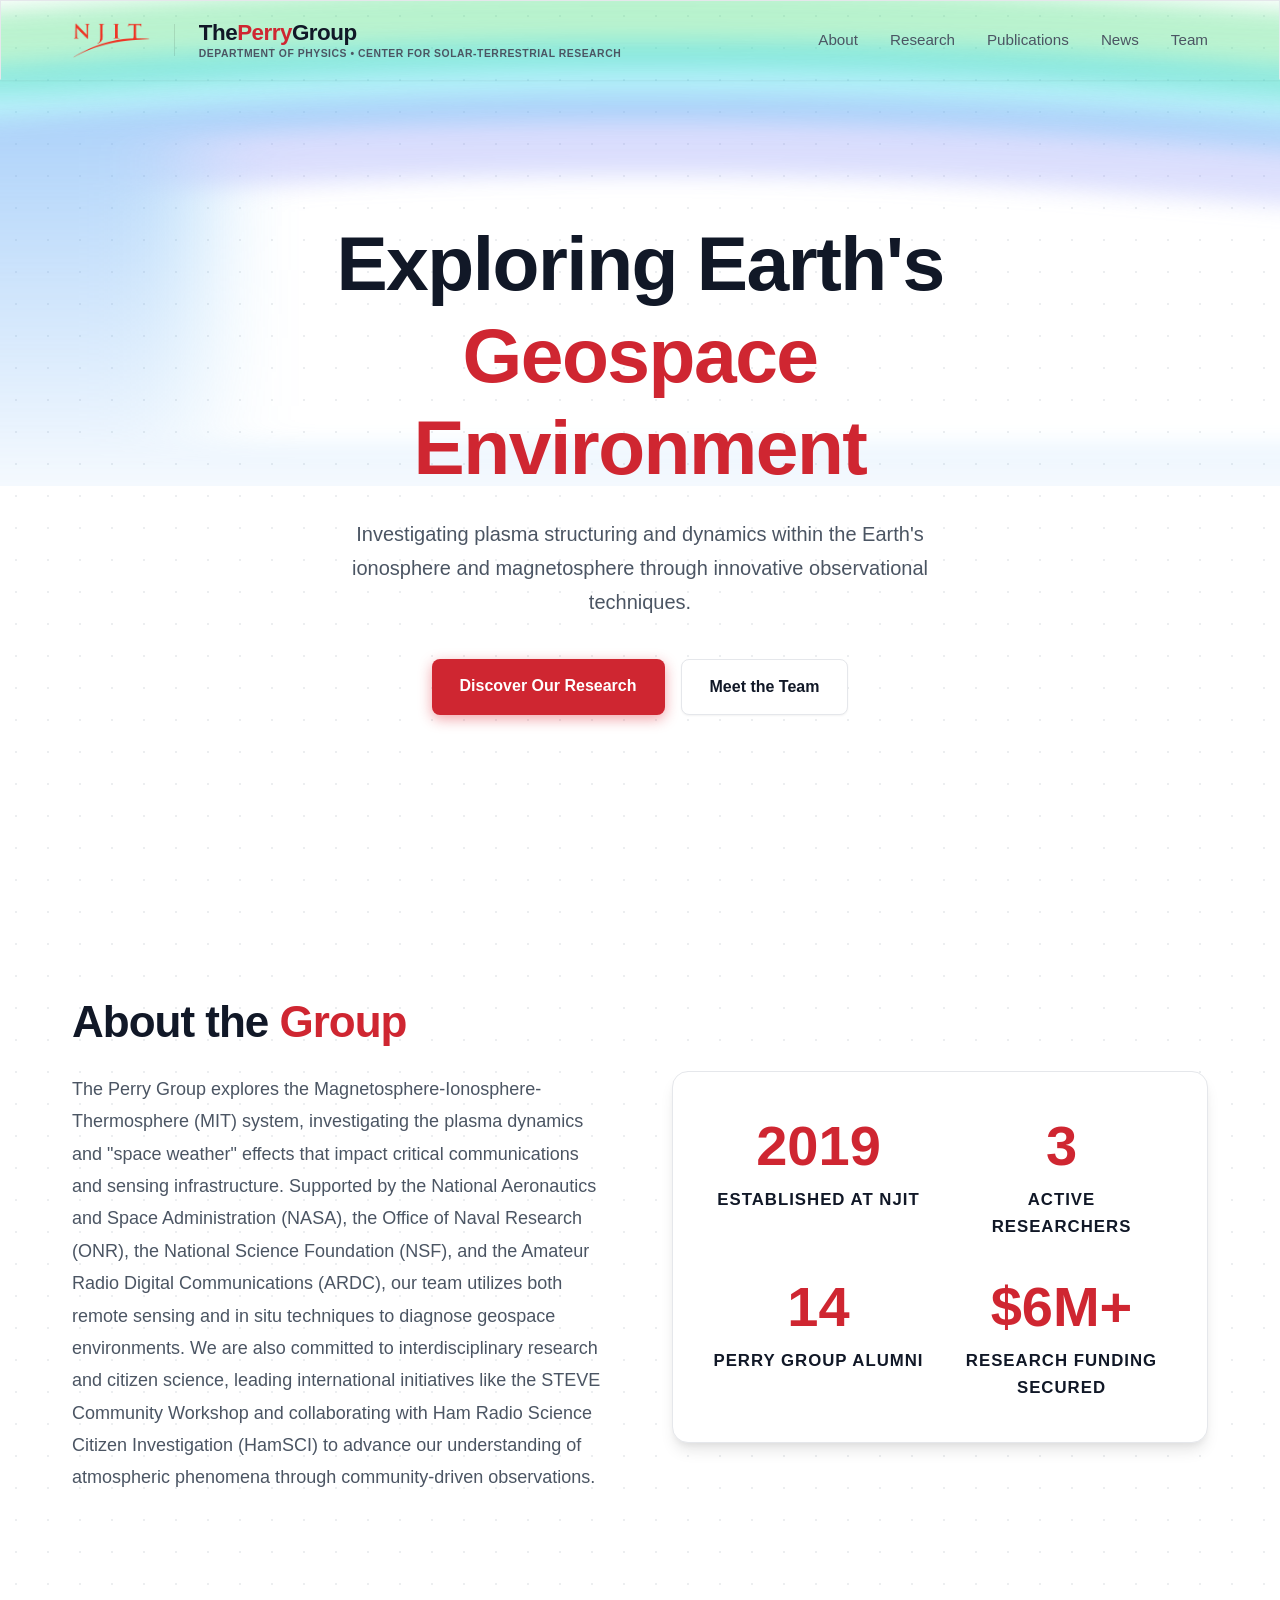
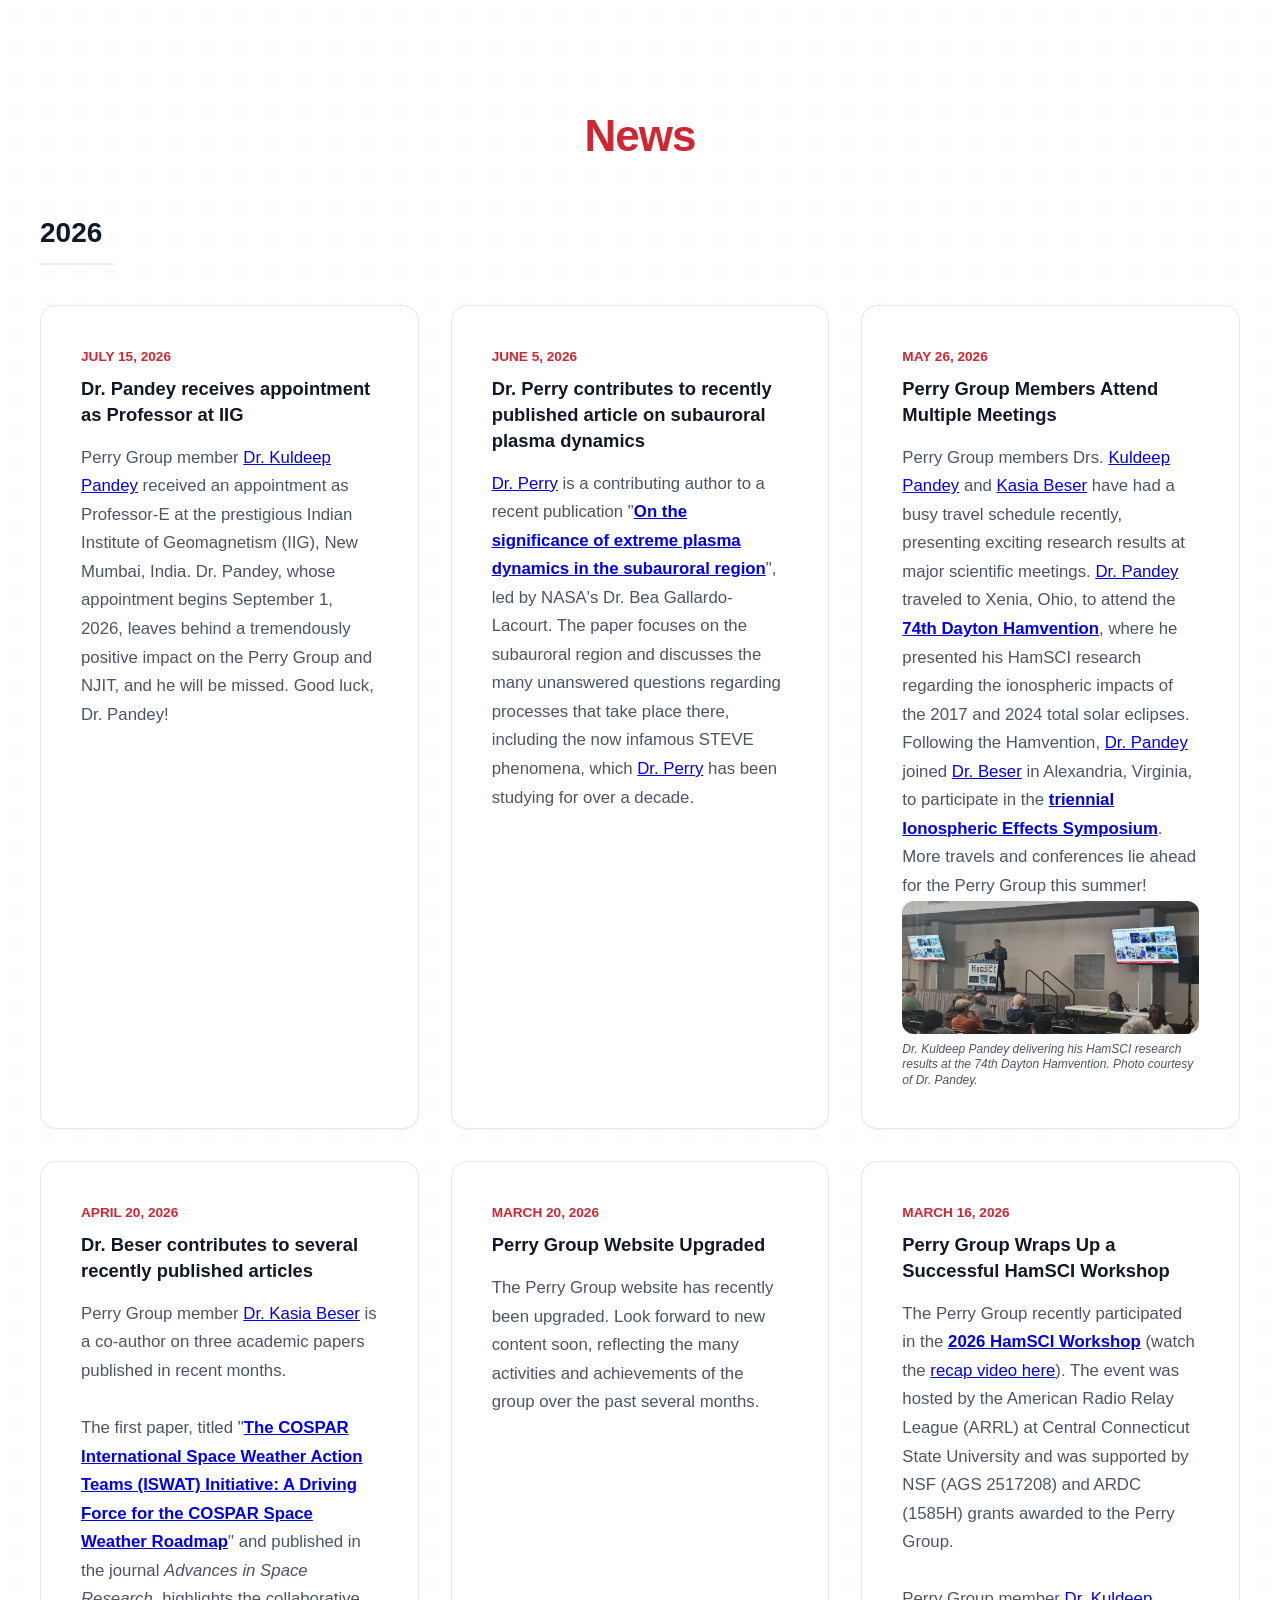
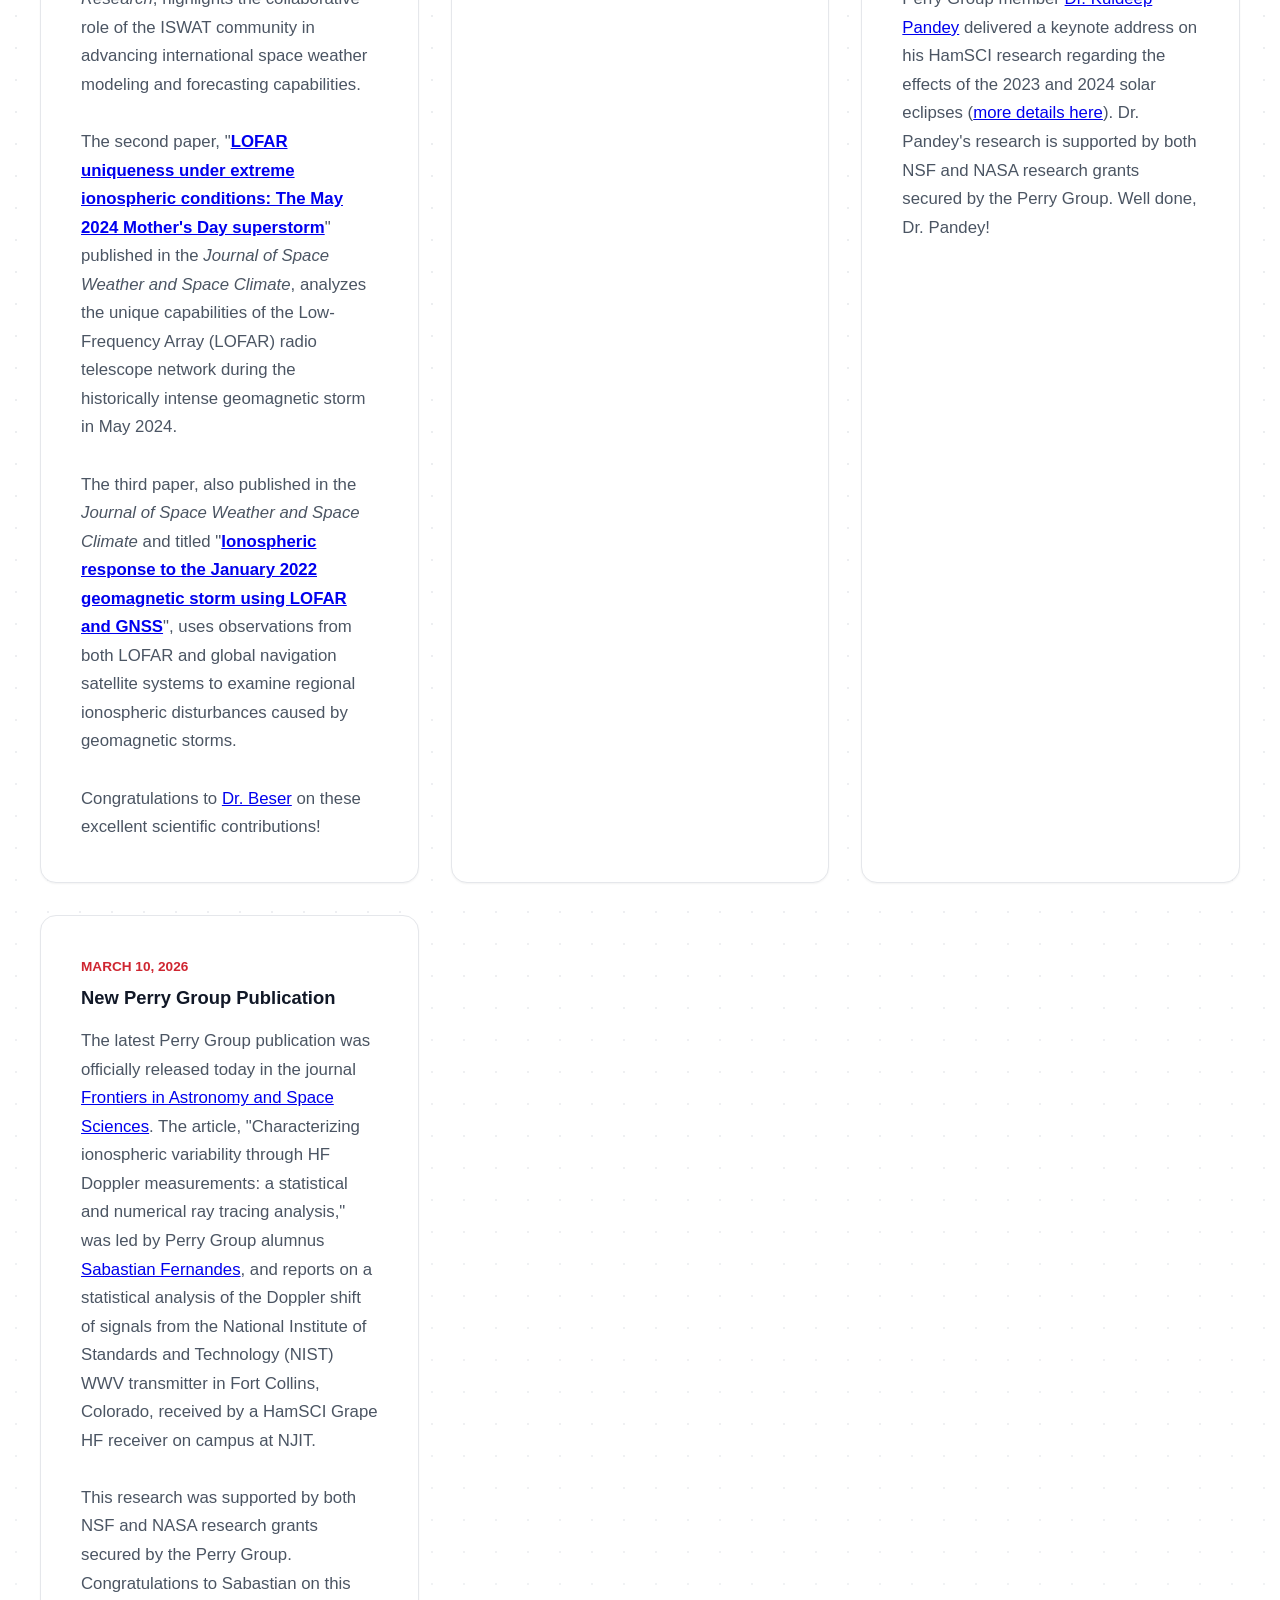
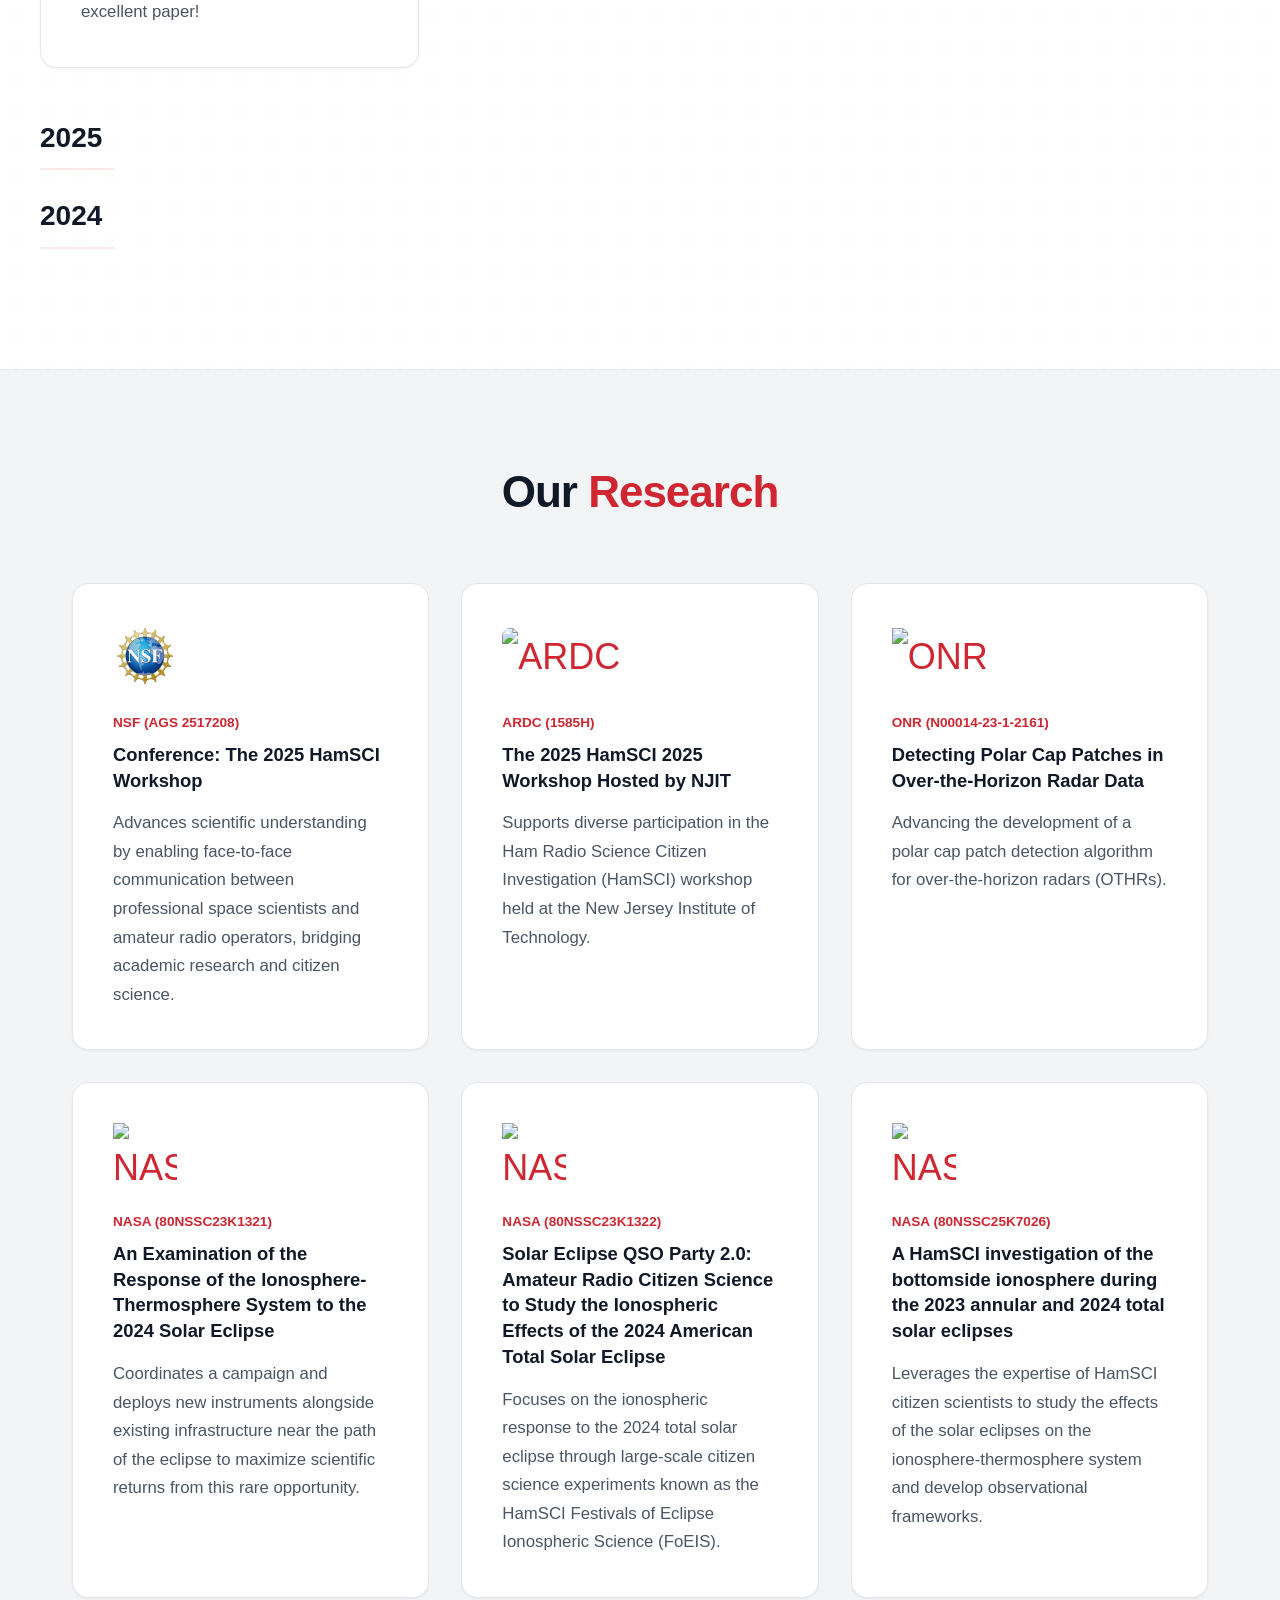
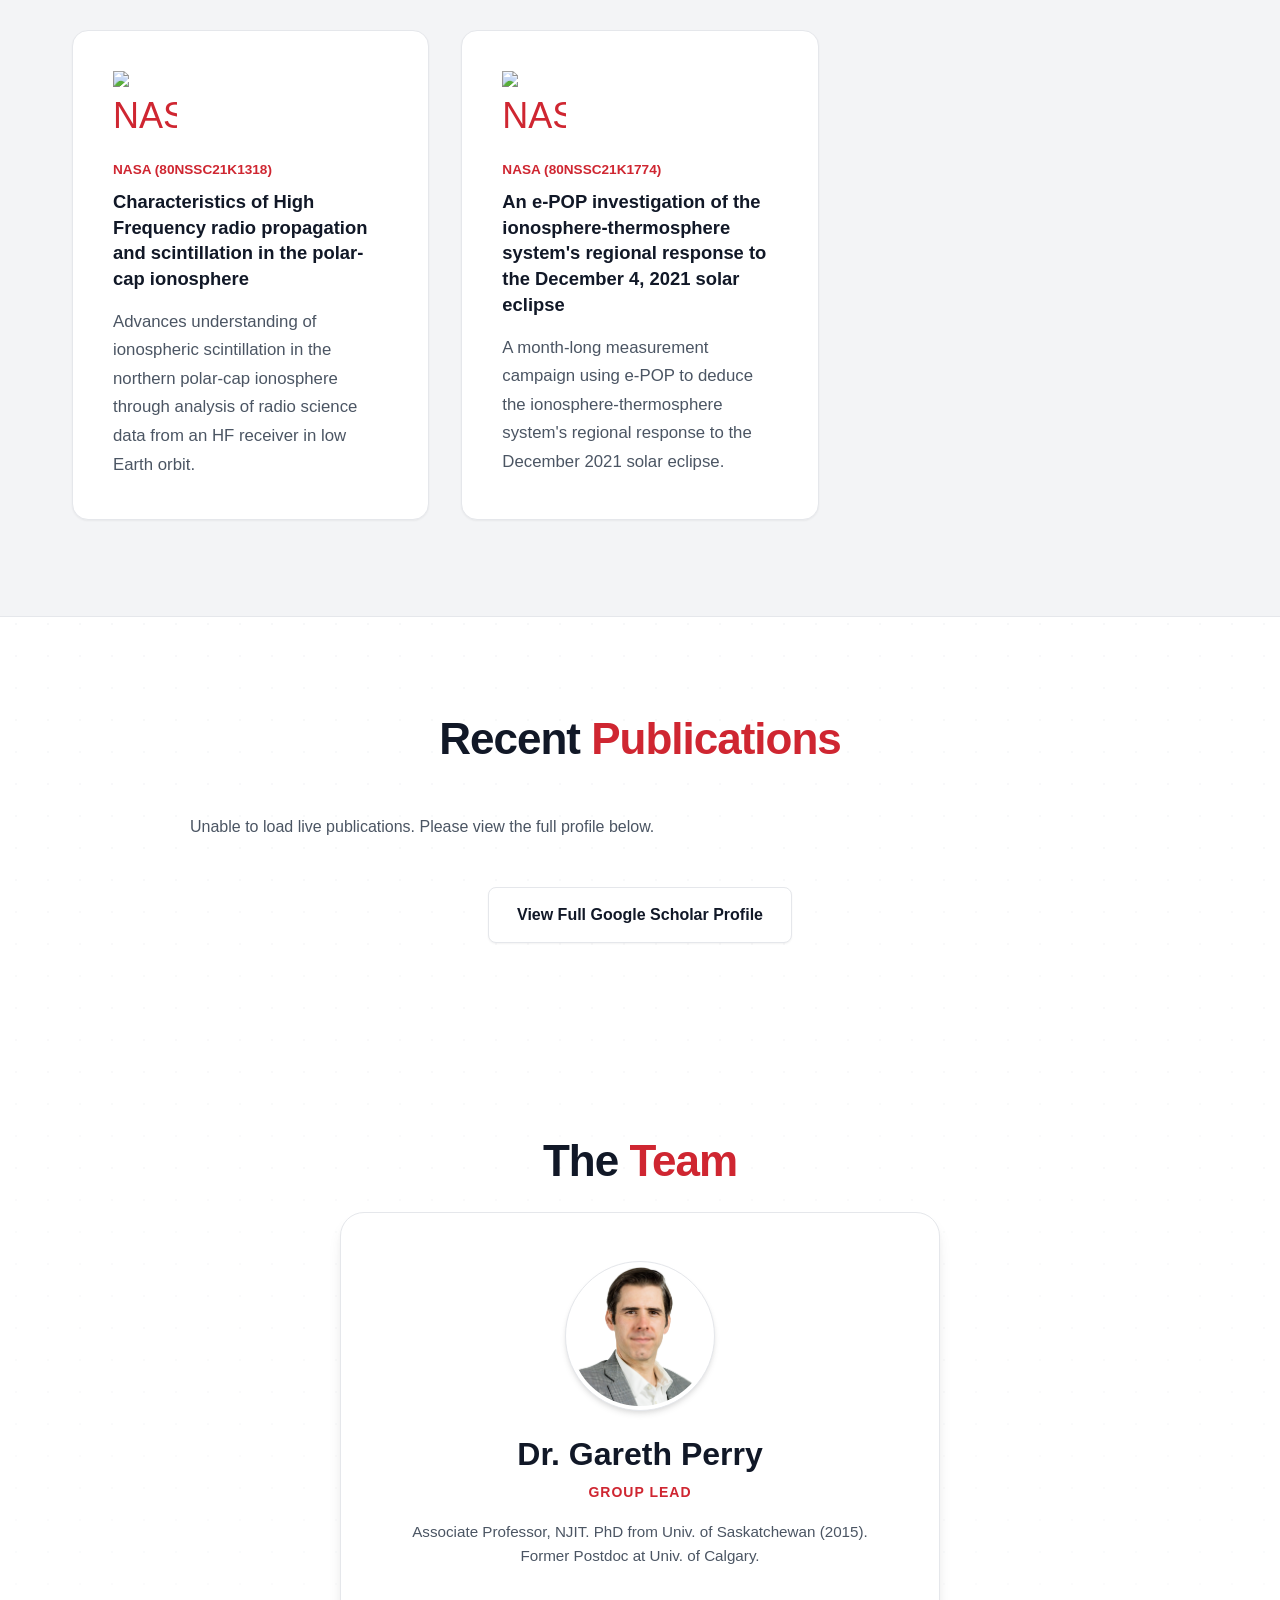
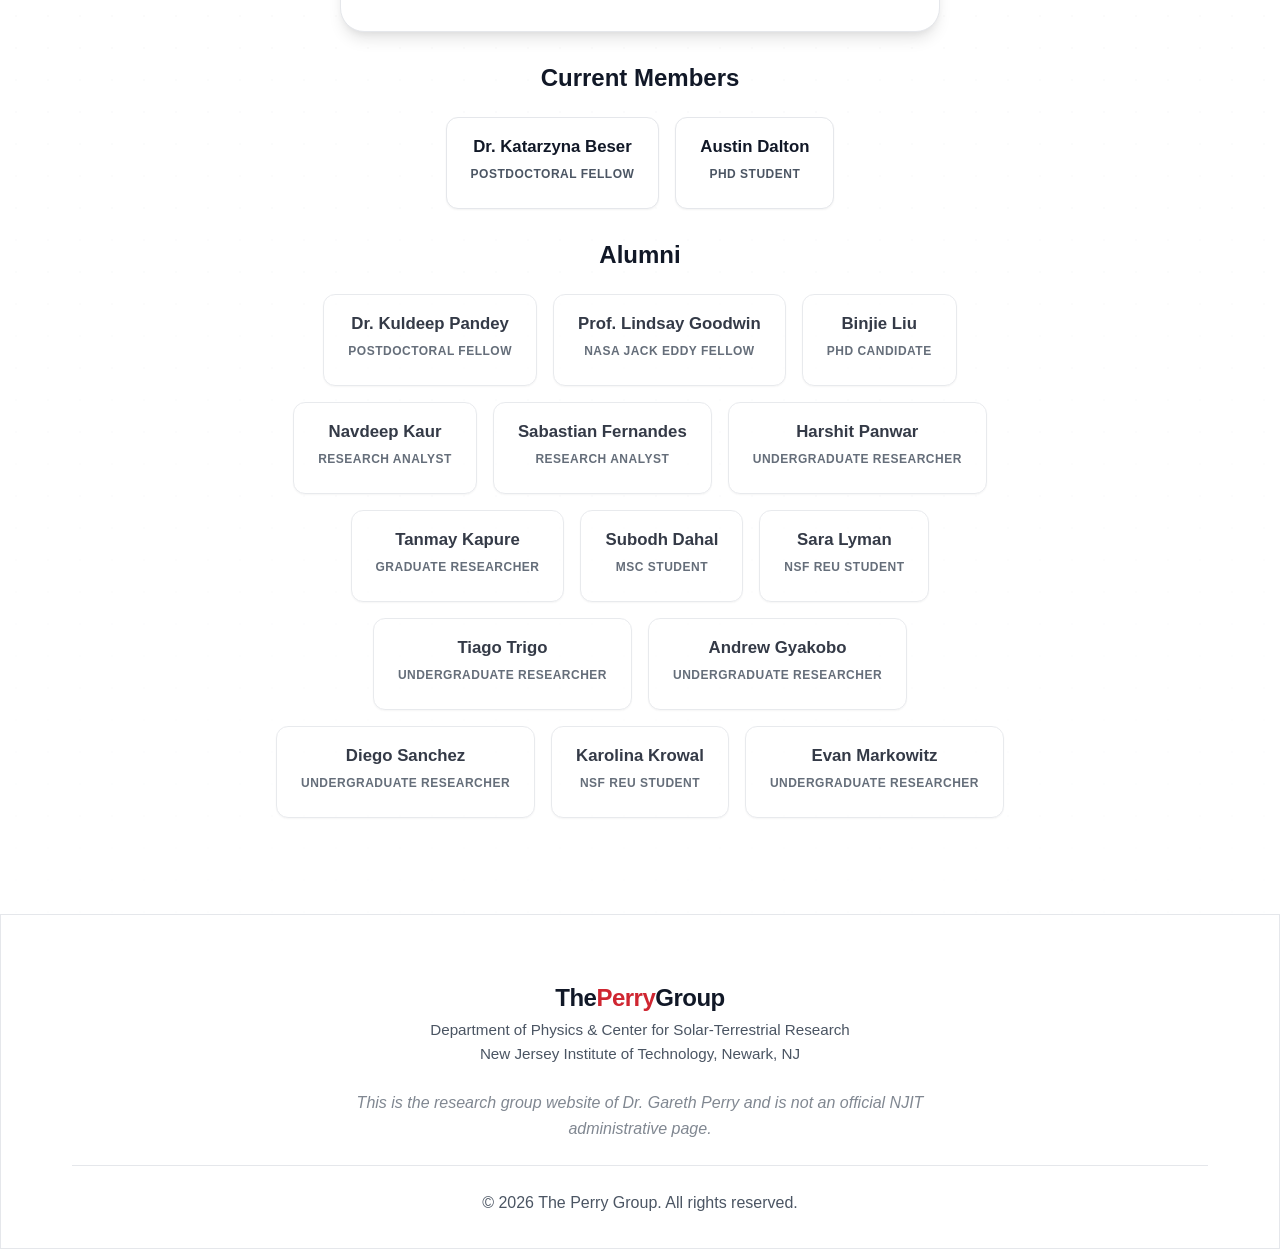
==== commit c50772c4: "Update Dr. Perry title to Associate Professor and update group stats" ====
--- a/index.html
+++ b/index.html
@@ -38,7 +38,7 @@
           "@id": "https://gperry.space/#gareth-perry",
           "name": "Gareth Perry",
           "honorificPrefix": "Dr.",
-          "jobTitle": "Assistant Professor",
+          "jobTitle": "Associate Professor",
           "worksFor": {
             "@type": "EducationalOrganization",
             "name": "New Jersey Institute of Technology",
@@ -224,11 +224,11 @@
                             <p class="stat-label">Established at NJIT</p>
                         </div>
                         <div class="stat-item">
-                            <h3 class="stat-number">5</h3>
+                            <h3 class="stat-number">3</h3>
                             <p class="stat-label">Active Researchers</p>
                         </div>
                         <div class="stat-item">
-                            <h3 class="stat-number">12</h3>
+                            <h3 class="stat-number">14</h3>
                             <p class="stat-label">Perry Group Alumni</p>
                         </div>
                         <div class="stat-item">
@@ -584,7 +584,7 @@
                             </h3>
                             <p class="profile-role font-medium" style="color: var(--color-primary);">Group Lead</p>
                             <p class="profile-bio text-sm text-dim mt-2">
-                                Assistant Professor, NJIT. PhD from Univ. of Saskatchewan (2015). Former Postdoc at
+                                Associate Professor, NJIT. PhD from Univ. of Saskatchewan (2015). Former Postdoc at
                                 Univ. of Calgary.
                             </p>
                             <div class="profile-links"
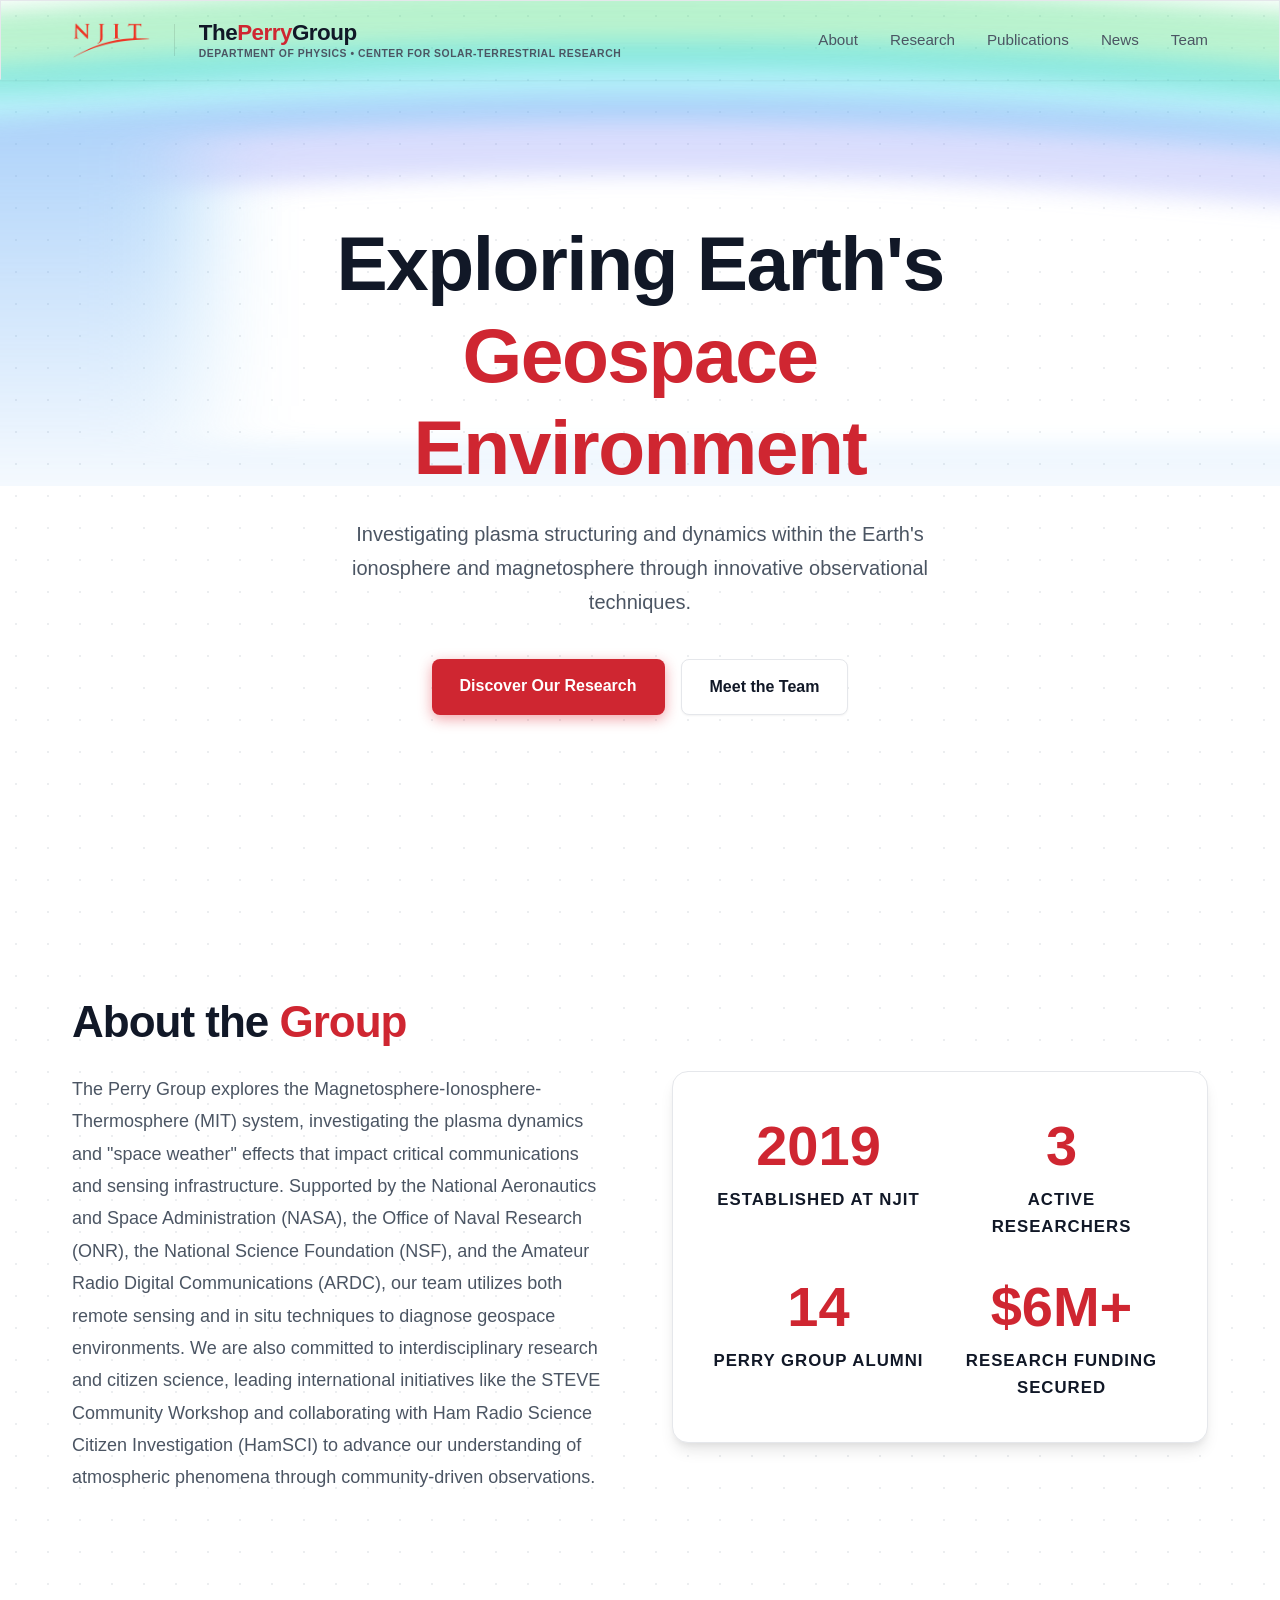
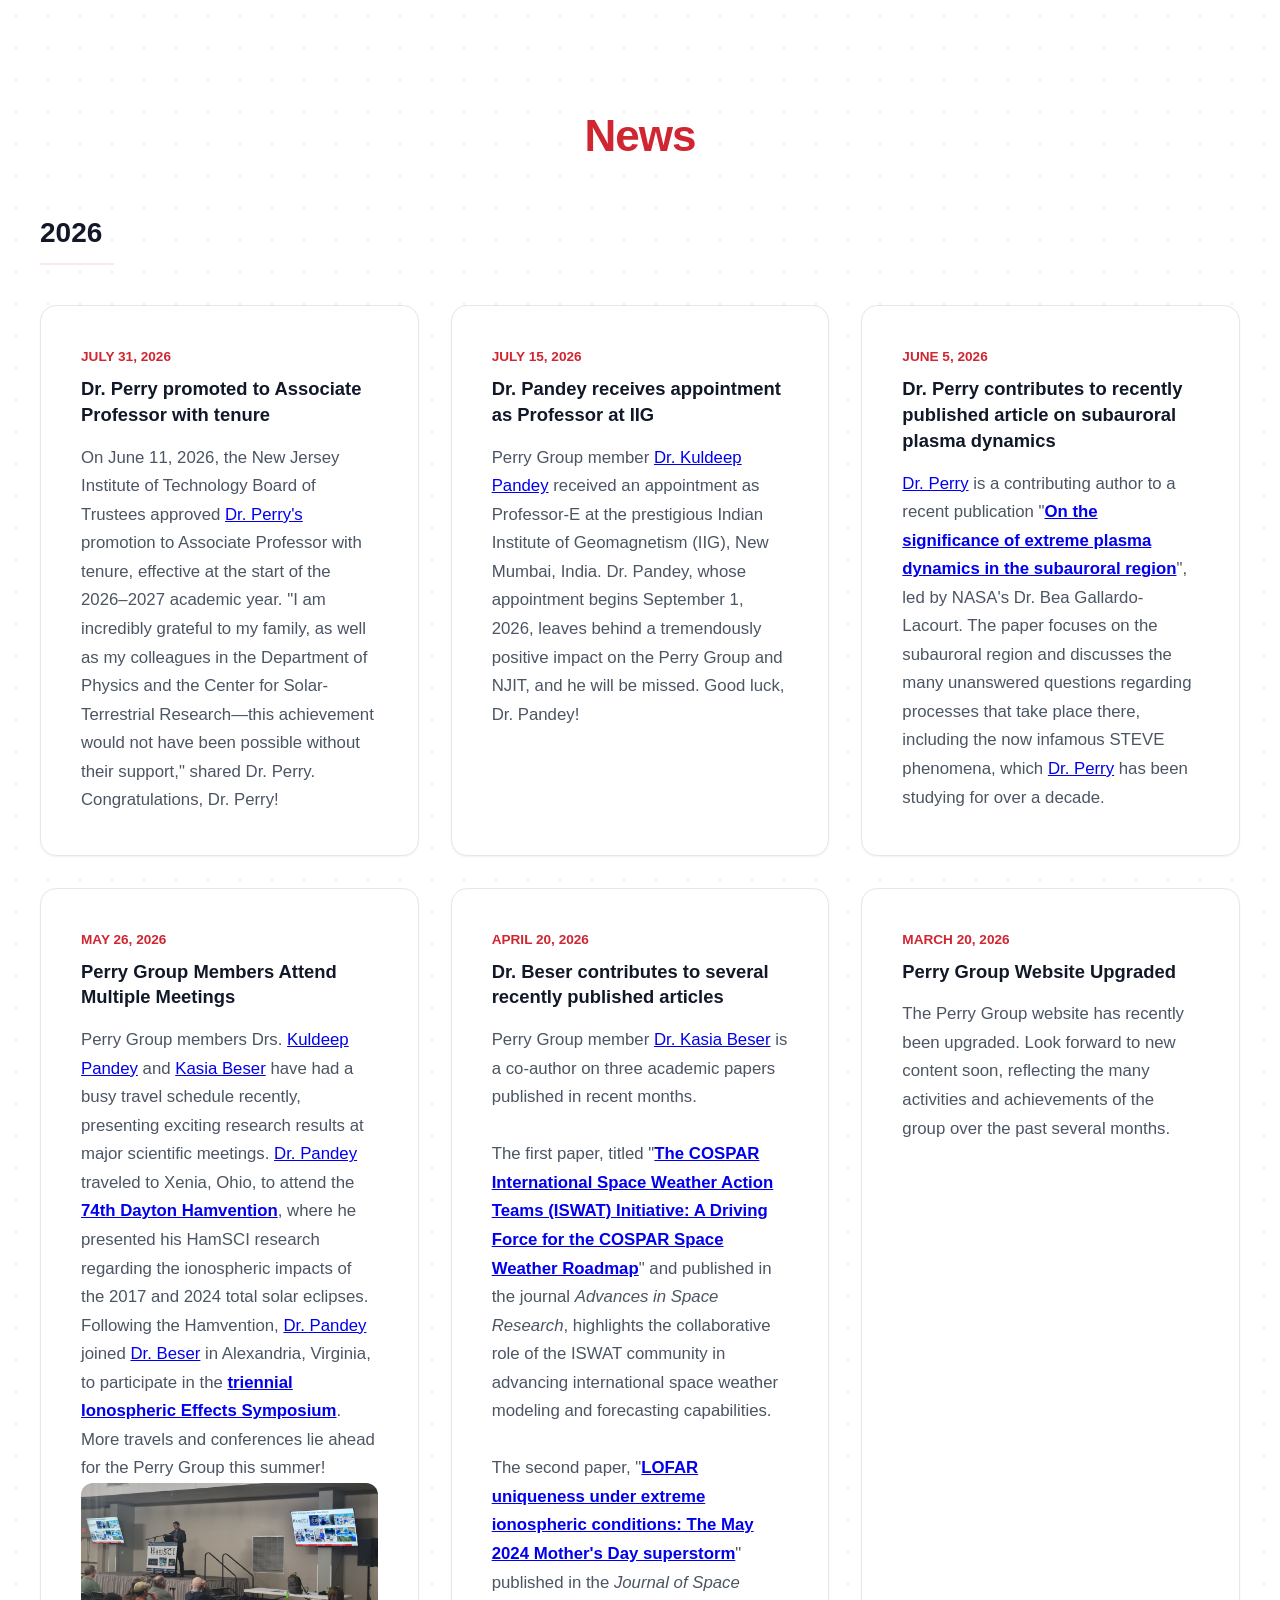
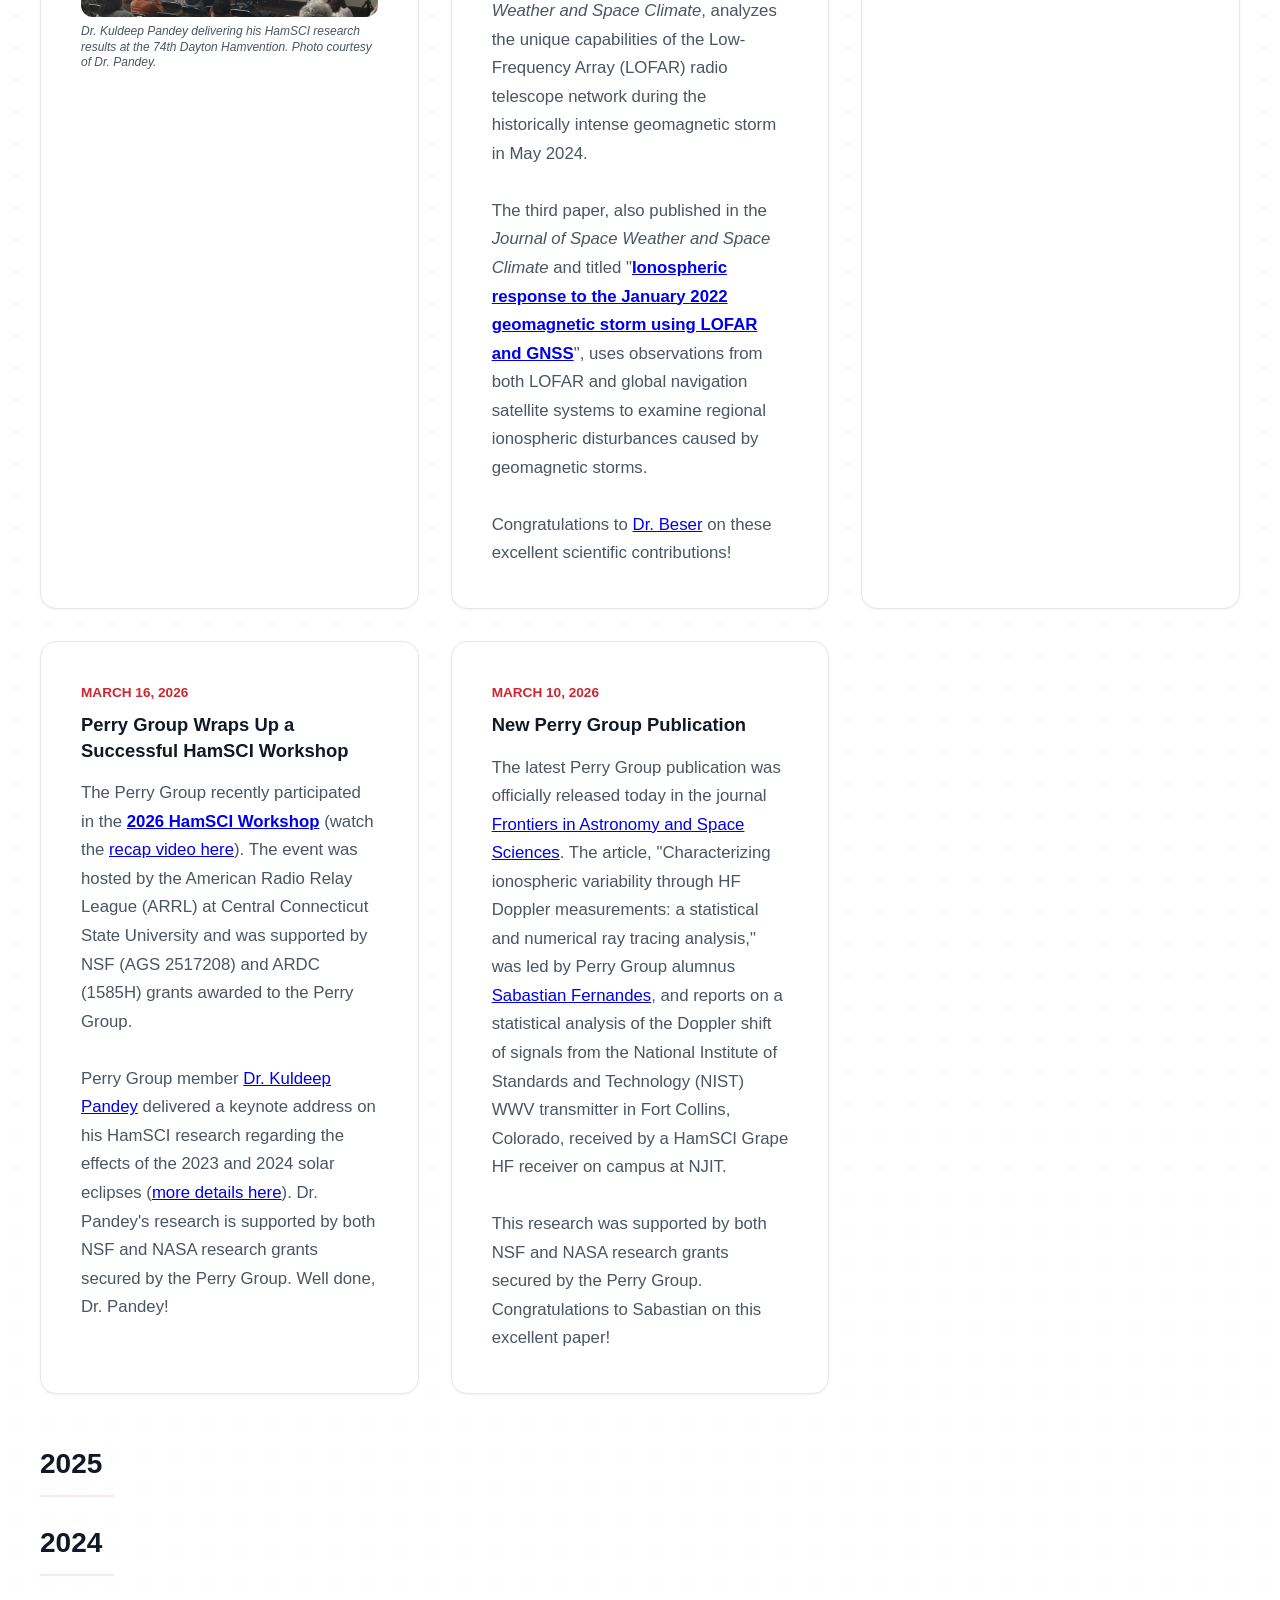
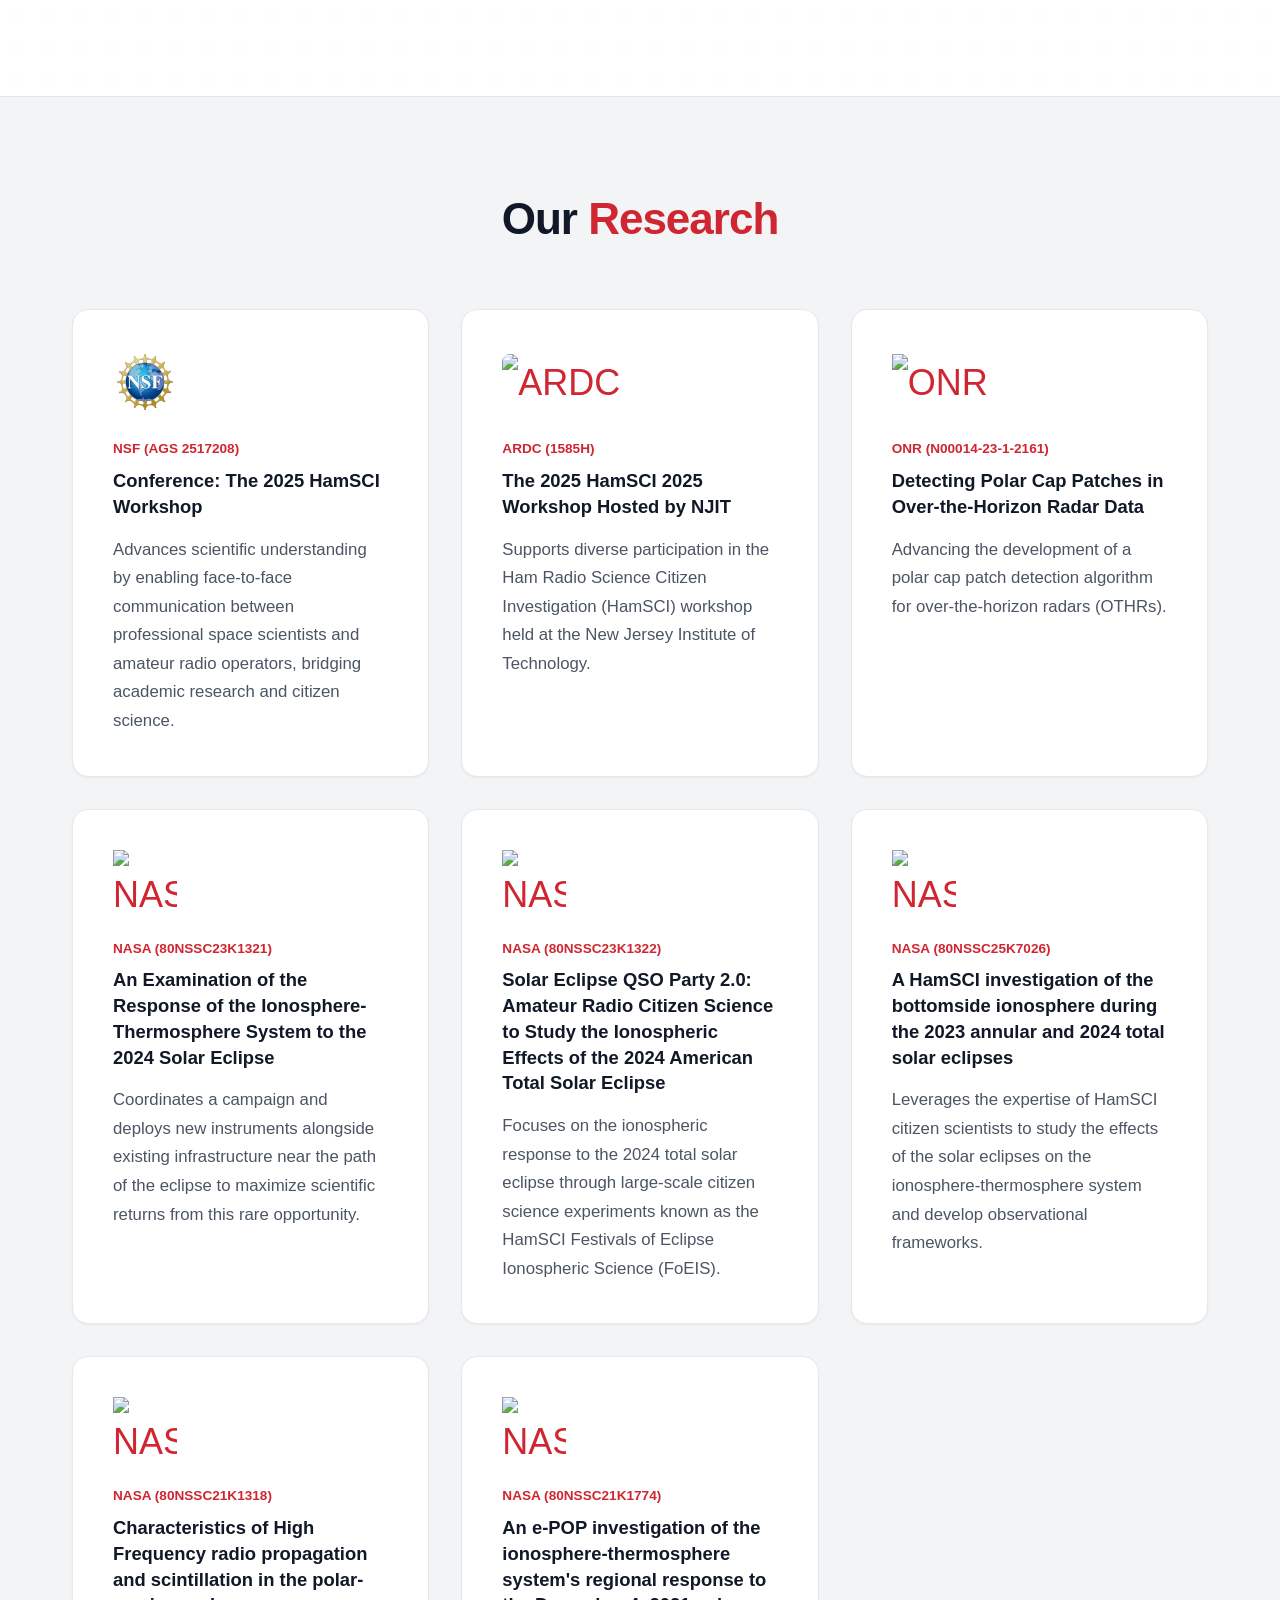
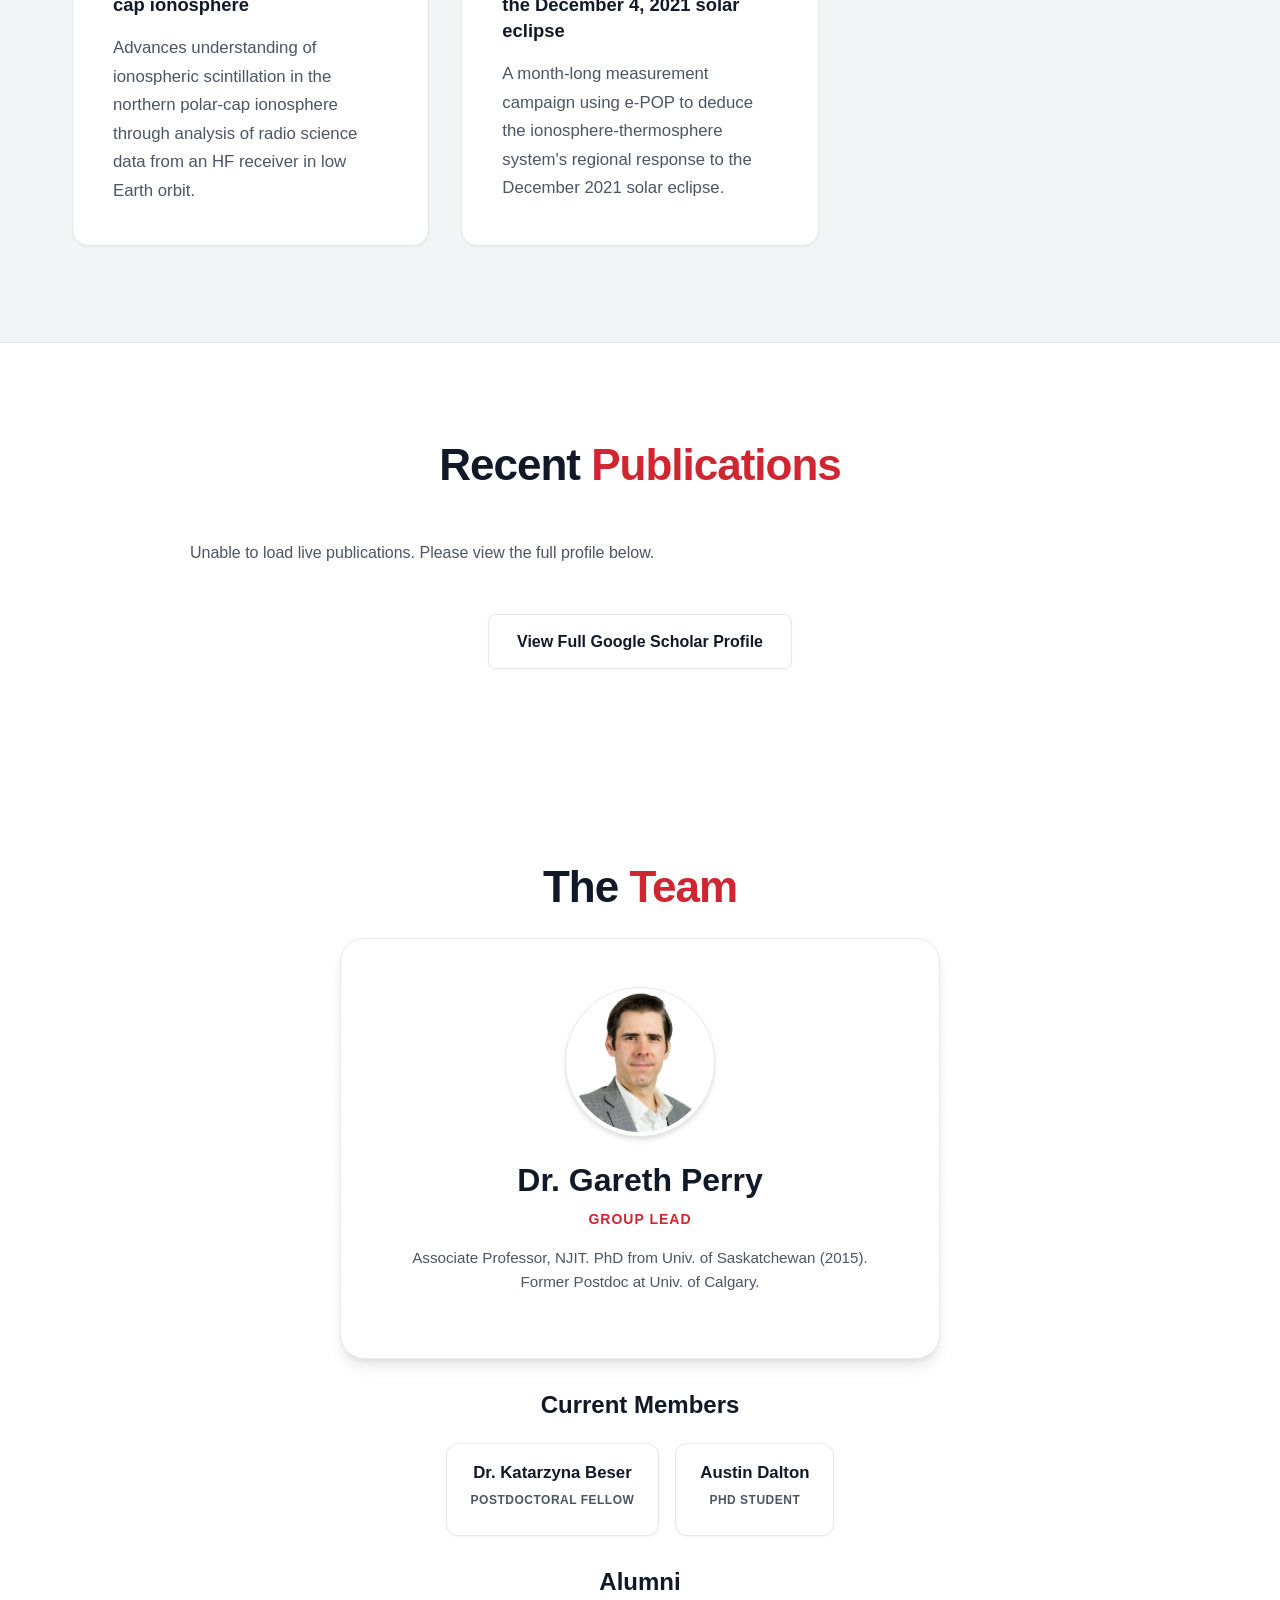
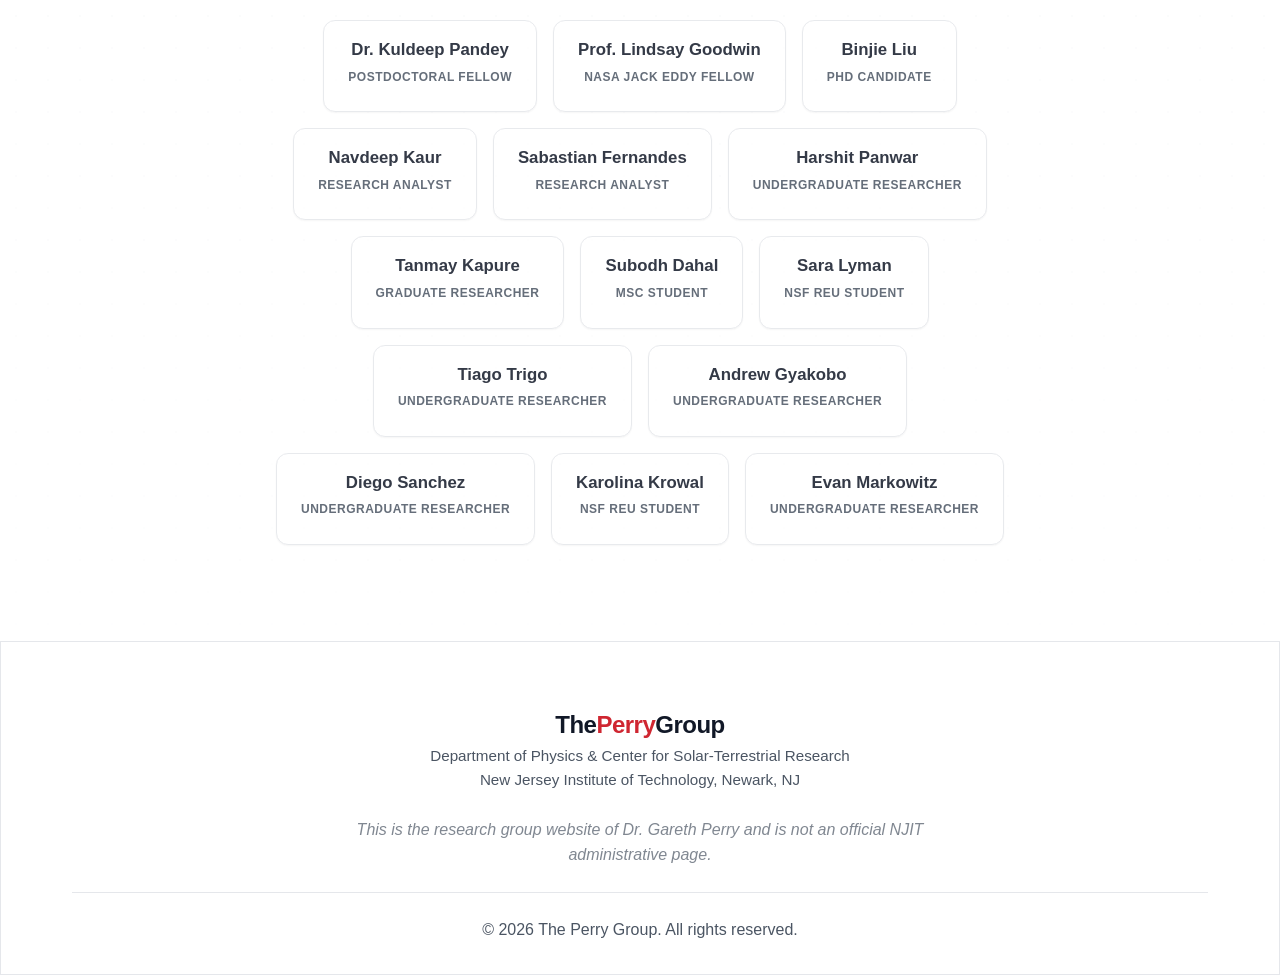
==== commit 41bf79c5: "Add news article for Dr. Perry promotion to Associate Professor with tenure" ====
--- a/index.html
+++ b/index.html
@@ -249,6 +249,12 @@
                 </summary>
                 <div class="grid" style="grid-template-columns: repeat(auto-fit, minmax(300px, 1fr)); gap: 2rem; margin-top: 1rem;">
                     <div class="card glass hover-lift fade-in">
+                        <div style="font-size: 0.85rem; font-weight: 700; color: var(--color-primary); margin-bottom: 0.5rem; text-transform: uppercase;">July 31, 2026</div>
+                        <h3 class="card-title" style="font-size: 1.15rem; line-height: 1.4;">Dr. Perry promoted to Associate Professor with tenure</h3>
+                        <p class="card-text">On June 11, 2026, the New Jersey Institute of Technology Board of Trustees approved <a href="#team-perry">Dr. Perry's</a> promotion to Associate Professor with tenure, effective at the start of the 2026–2027 academic year. "I am incredibly grateful to my family, as well as my colleagues in the Department of Physics and the Center for Solar-Terrestrial Research—this achievement would not have been possible without their support," shared Dr. Perry. Congratulations, Dr. Perry!</p>
+                    </div>
+
+                    <div class="card glass hover-lift fade-in">
                         <div style="font-size: 0.85rem; font-weight: 700; color: var(--color-primary); margin-bottom: 0.5rem; text-transform: uppercase;">July 15, 2026</div>
                         <h3 class="card-title" style="font-size: 1.15rem; line-height: 1.4;">Dr. Pandey receives appointment as Professor at IIG</h3>
                         <p class="card-text">Perry Group member <a href="#team-pandey">Dr. Kuldeep Pandey</a> received an appointment as Professor-E at the prestigious Indian Institute of Geomagnetism (IIG), New Mumbai, India. Dr. Pandey, whose appointment begins September 1, 2026, leaves behind a tremendously positive impact on the Perry Group and NJIT, and he will be missed. Good luck, Dr. Pandey!</p>
